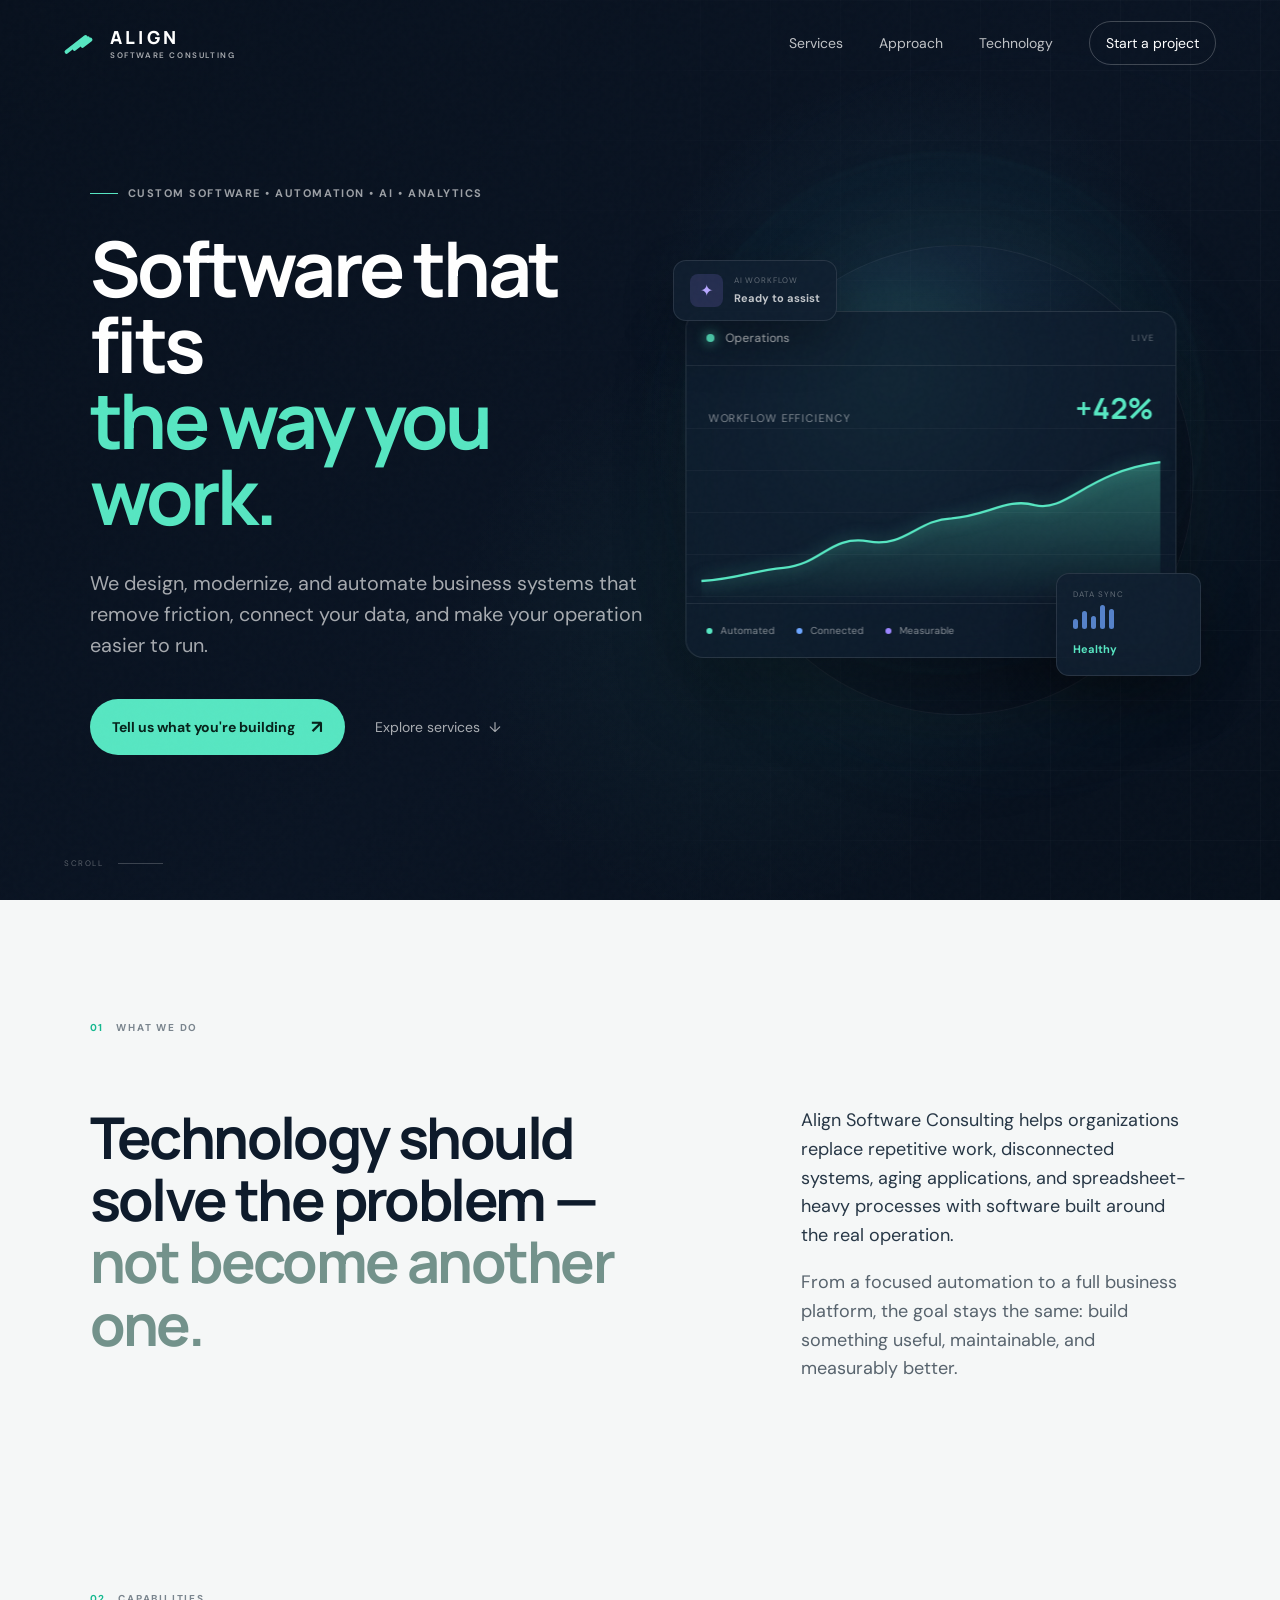
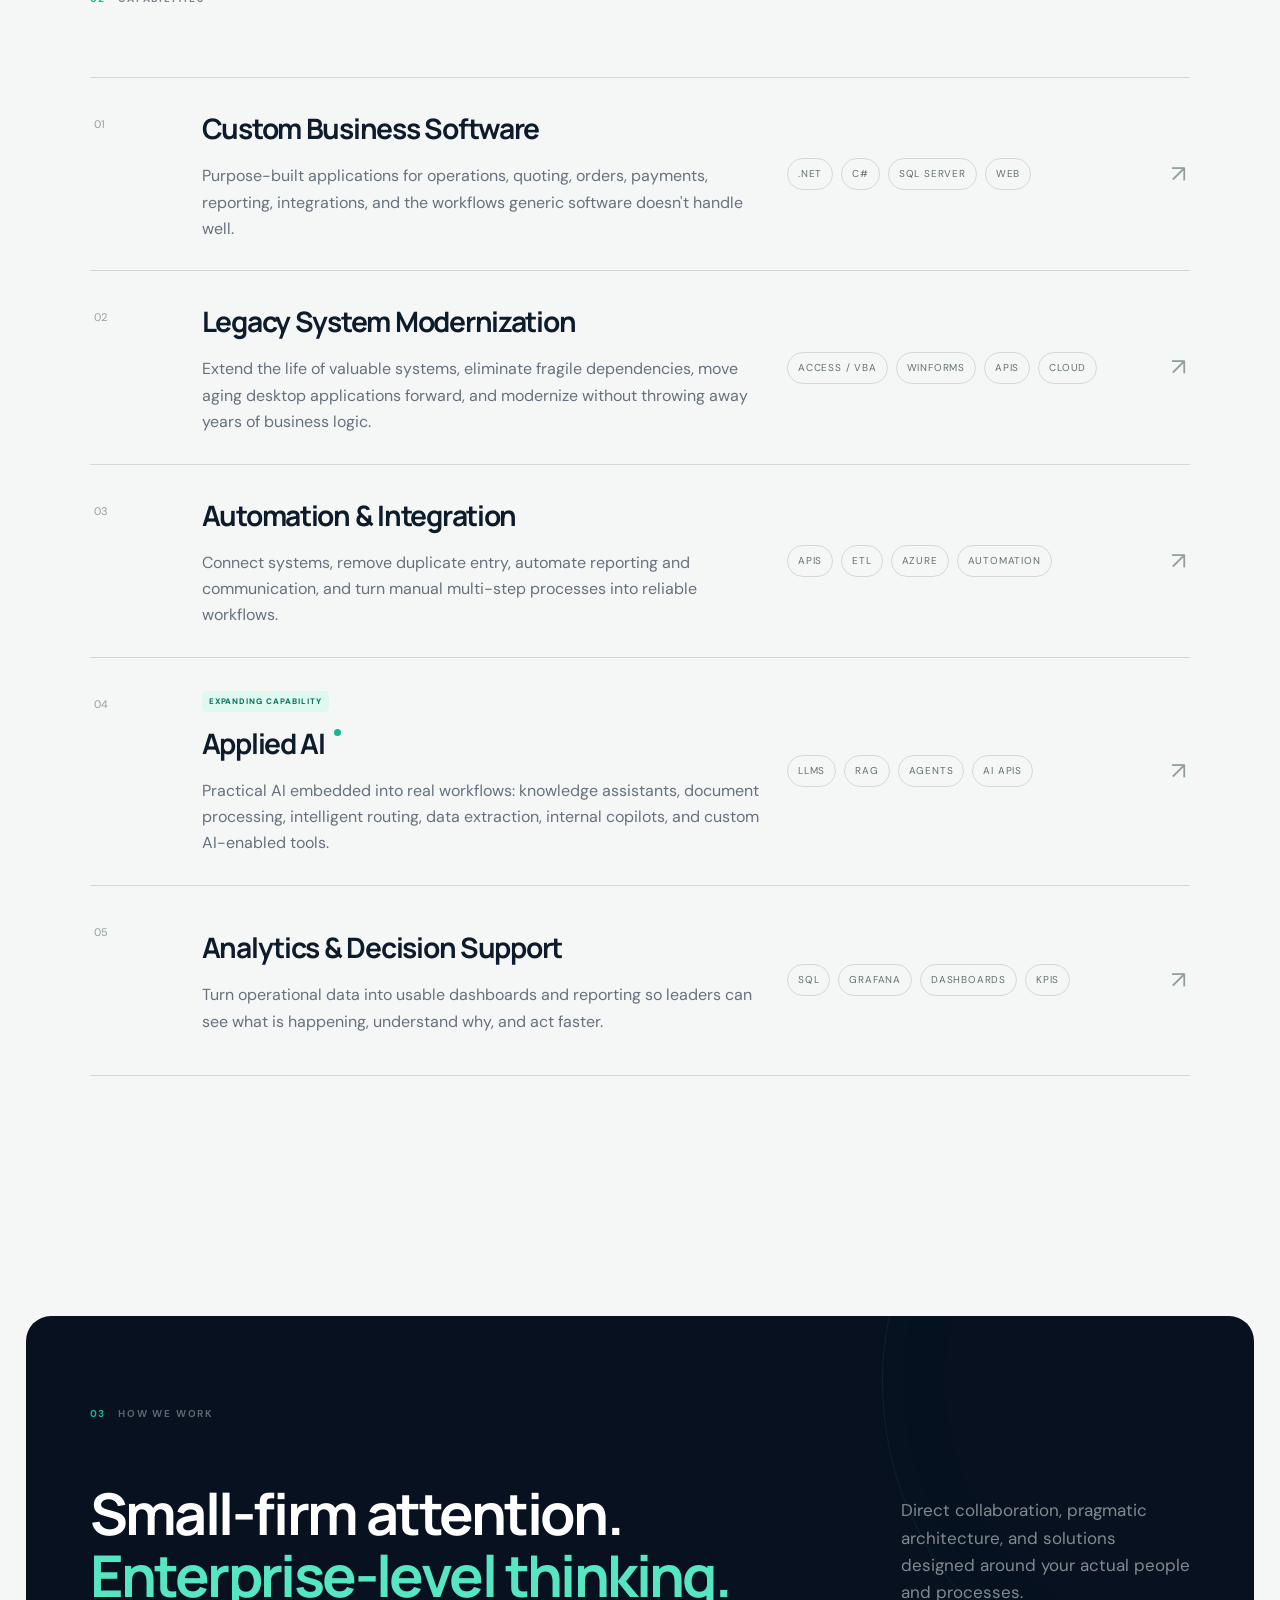
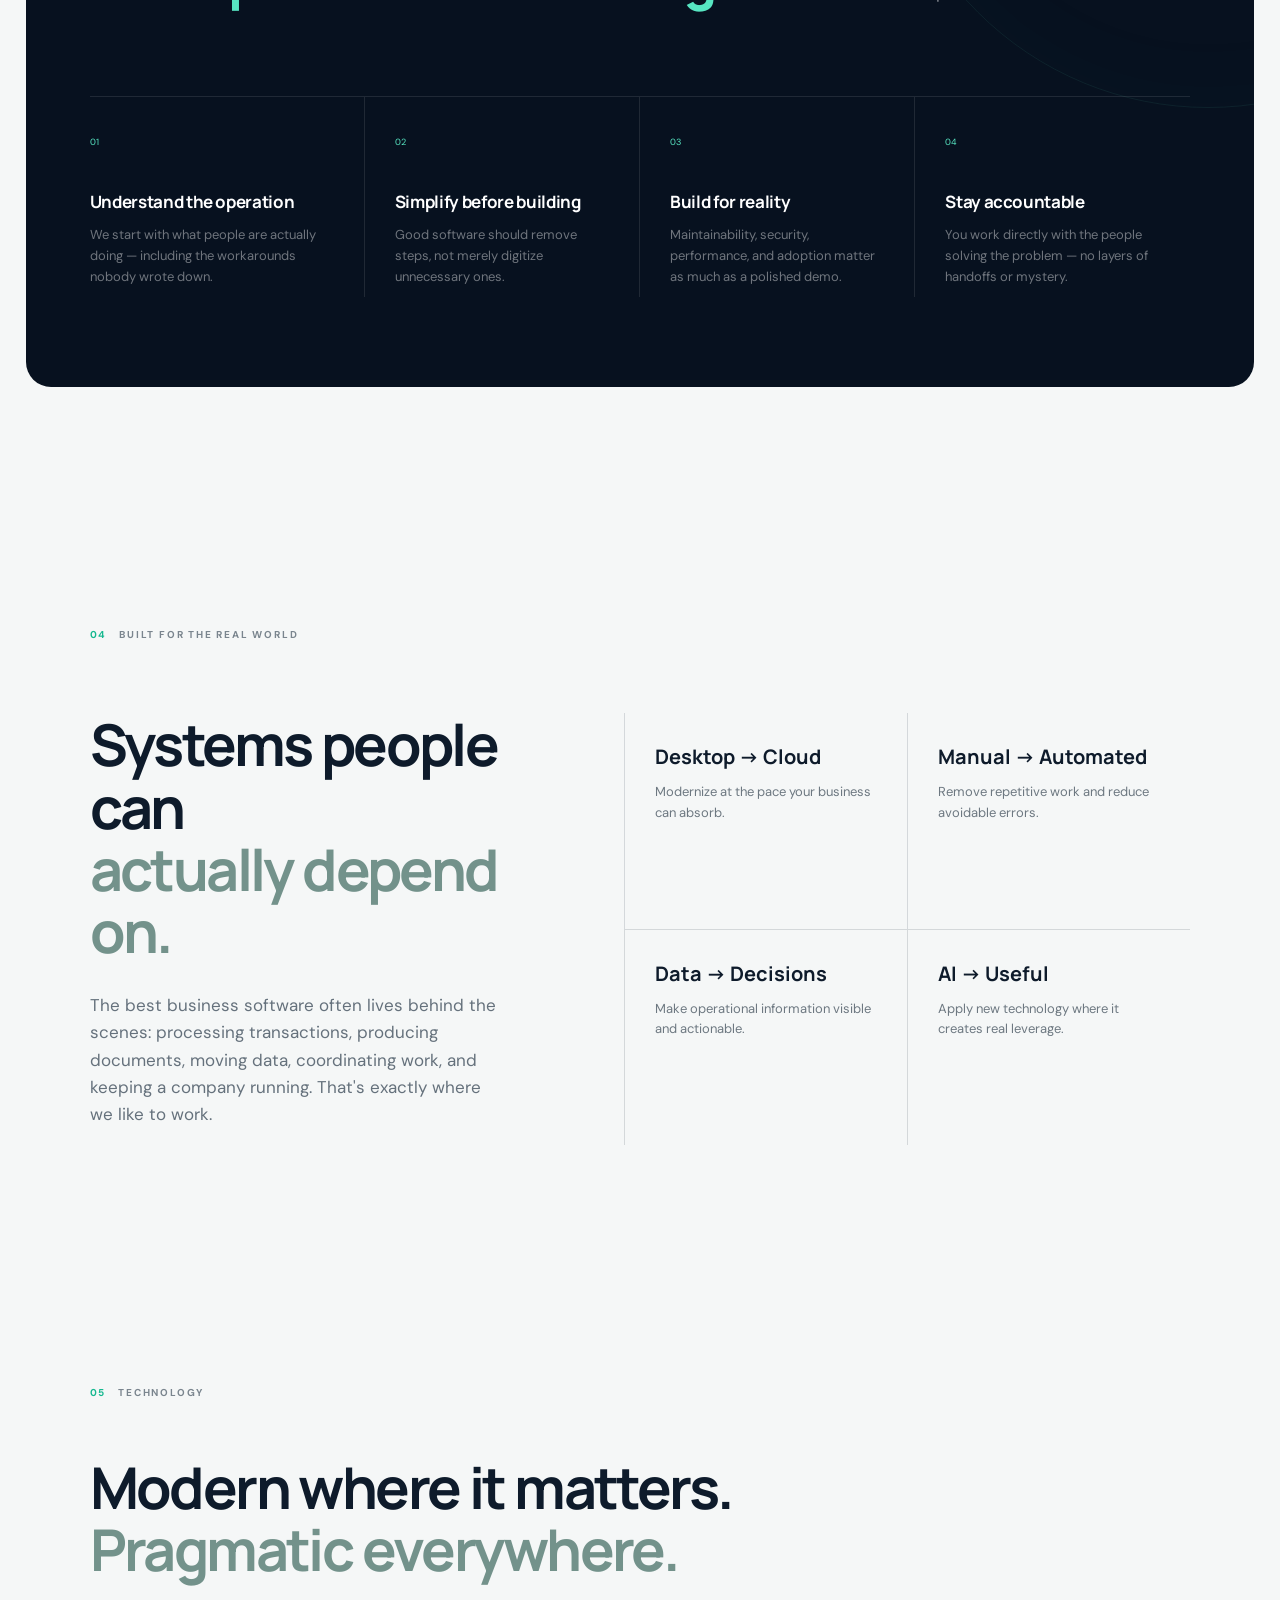
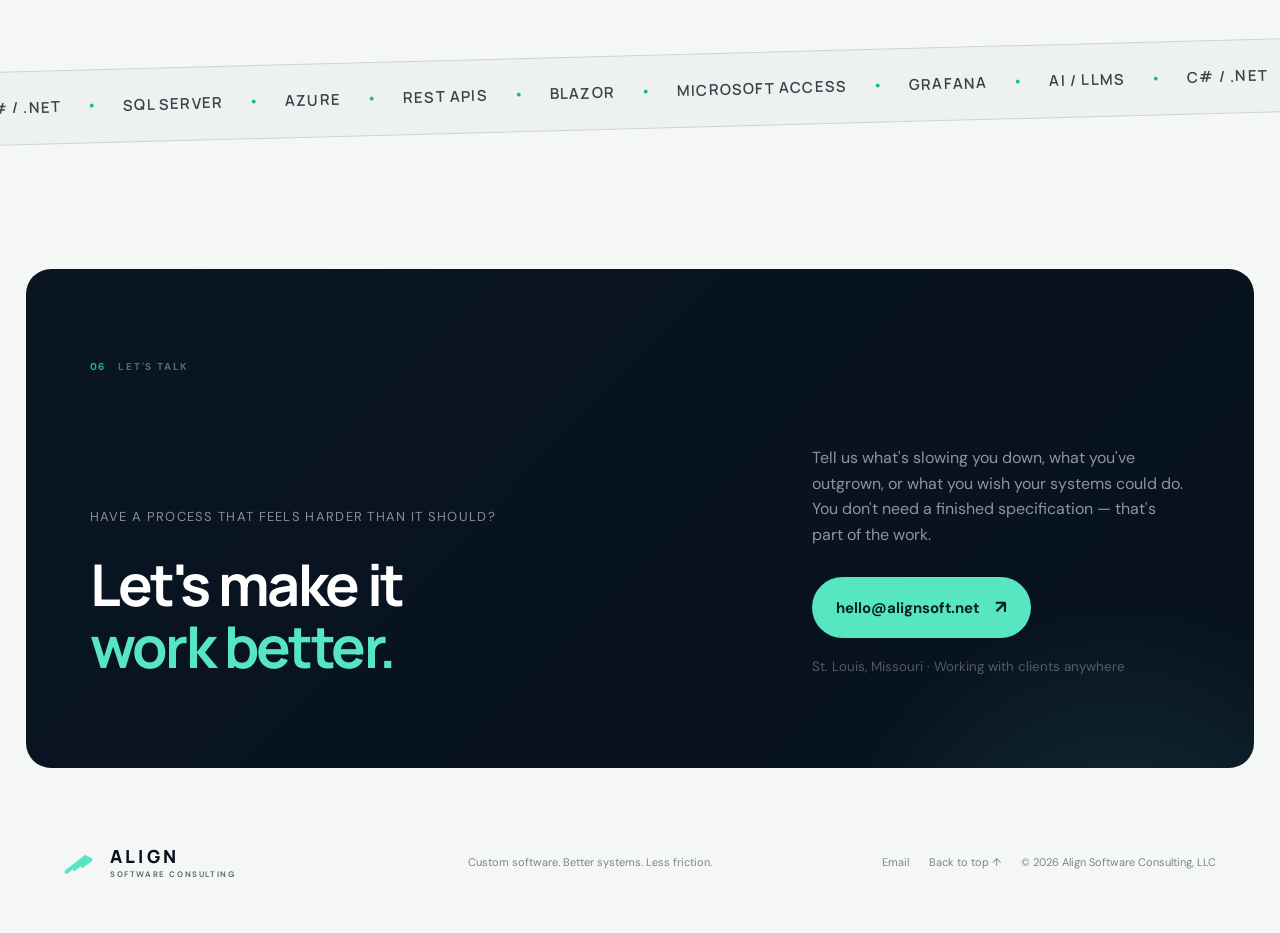
==== index.html @ 2350f04c "Initial AlinSoft website" ====
<!DOCTYPE html>
<html lang="en">
<head>
  <meta charset="UTF-8" />
  <meta name="viewport" content="width=device-width, initial-scale=1.0" />
  <meta name="description" content="Align Software Consulting builds custom business software, modernizes legacy systems, automates workflows, and delivers practical AI and analytics solutions." />
  <meta name="theme-color" content="#07111f" />
  <title>Align Software Consulting | Software that fits the way you work</title>
  <link rel="preconnect" href="https://fonts.googleapis.com">
  <link rel="preconnect" href="https://fonts.gstatic.com" crossorigin>
  <link href="https://fonts.googleapis.com/css2?family=DM+Sans:wght@400;500;600;700&family=Manrope:wght@600;700;800&display=swap" rel="stylesheet">
  <link rel="stylesheet" href="styles.css" />
</head>
<body>
  <div class="noise"></div>

  <header class="site-header">
    <a class="brand" href="#top" aria-label="Align Software Consulting home">
      <span class="brand-mark"><span></span><span></span><span></span></span>
      <span class="brand-copy">
        <strong>ALIGN</strong>
        <small>SOFTWARE CONSULTING</small>
      </span>
    </a>
    <nav id="nav" aria-label="Primary navigation">
      <a href="#services">Services</a>
      <a href="#approach">Approach</a>
      <a href="#technology">Technology</a>
      <a href="#contact" class="nav-cta">Start a project</a>
    </nav>
    <button class="menu-button" aria-label="Toggle menu" aria-expanded="false">
      <span></span><span></span>
    </button>
  </header>

  <main id="top">
    <section class="hero">
      <div class="hero-glow glow-one"></div>
      <div class="hero-glow glow-two"></div>
      <div class="hero-copy reveal">
        <div class="eyebrow"><span></span> Custom software • Automation • AI • Analytics</div>
        <h1>Software that fits<br><em>the way you work.</em></h1>
        <p class="hero-lede">
          We design, modernize, and automate business systems that remove friction,
          connect your data, and make your operation easier to run.
        </p>
        <div class="hero-actions">
          <a href="#contact" class="button primary">Tell us what you're building <span>↗</span></a>
          <a href="#services" class="text-link">Explore services <span>↓</span></a>
        </div>
      </div>

      <div class="hero-visual reveal delay-1" aria-hidden="true">
        <div class="orb"></div>
        <div class="system-card card-main">
          <div class="card-top">
            <div><span class="status-dot"></span> Operations</div>
            <span class="muted">LIVE</span>
          </div>
          <div class="metric">
            <span>Workflow efficiency</span>
            <strong>+42%</strong>
          </div>
          <div class="chart">
            <svg viewBox="0 0 420 150" preserveAspectRatio="none">
              <defs>
                <linearGradient id="area" x1="0" x2="0" y1="0" y2="1">
                  <stop offset="0%" stop-color="#57e6c2" stop-opacity=".35"/>
                  <stop offset="100%" stop-color="#57e6c2" stop-opacity="0"/>
                </linearGradient>
              </defs>
              <path class="area" d="M0,130 C35,128 48,120 75,118 C110,115 118,88 153,94 C186,100 198,74 229,73 C261,71 280,54 305,61 C335,68 352,31 420,22 L420,150 L0,150 Z"/>
              <path class="line" d="M0,130 C35,128 48,120 75,118 C110,115 118,88 153,94 C186,100 198,74 229,73 C261,71 280,54 305,61 C335,68 352,31 420,22"/>
            </svg>
          </div>
          <div class="card-footer">
            <span><i class="mini-dot green"></i> Automated</span>
            <span><i class="mini-dot blue"></i> Connected</span>
            <span><i class="mini-dot violet"></i> Measurable</span>
          </div>
        </div>
        <div class="float-card float-ai">
          <span class="icon-box">✦</span>
          <div><small>AI WORKFLOW</small><strong>Ready to assist</strong></div>
        </div>
        <div class="float-card float-data">
          <small>DATA SYNC</small>
          <div class="data-bars"><i></i><i></i><i></i><i></i><i></i></div>
          <strong>Healthy</strong>
        </div>
      </div>

      <div class="scroll-cue">SCROLL <span></span></div>
    </section>

    <section class="intro section">
      <div class="section-label reveal"><span>01</span> What we do</div>
      <div class="intro-grid">
        <h2 class="reveal">Technology should solve the problem — <em>not become another one.</em></h2>
        <div class="intro-copy reveal delay-1">
          <p>
            Align Software Consulting helps organizations replace repetitive work,
            disconnected systems, aging applications, and spreadsheet-heavy processes
            with software built around the real operation.
          </p>
          <p>
            From a focused automation to a full business platform, the goal stays the same:
            build something useful, maintainable, and measurably better.
          </p>
        </div>
      </div>
    </section>

    <section id="services" class="services section">
      <div class="section-label reveal"><span>02</span> Capabilities</div>
      <div class="service-list">
        <article class="service reveal">
          <div class="service-number">01</div>
          <div class="service-body">
            <h3>Custom Business Software</h3>
            <p>Purpose-built applications for operations, quoting, orders, payments, reporting, integrations, and the workflows generic software doesn't handle well.</p>
          </div>
          <div class="service-tags">
            <span>.NET</span><span>C#</span><span>SQL Server</span><span>Web</span>
          </div>
          <div class="service-arrow">↗</div>
        </article>

        <article class="service reveal">
          <div class="service-number">02</div>
          <div class="service-body">
            <h3>Legacy System Modernization</h3>
            <p>Extend the life of valuable systems, eliminate fragile dependencies, move aging desktop applications forward, and modernize without throwing away years of business logic.</p>
          </div>
          <div class="service-tags">
            <span>Access / VBA</span><span>WinForms</span><span>APIs</span><span>Cloud</span>
          </div>
          <div class="service-arrow">↗</div>
        </article>

        <article class="service reveal">
          <div class="service-number">03</div>
          <div class="service-body">
            <h3>Automation & Integration</h3>
            <p>Connect systems, remove duplicate entry, automate reporting and communication, and turn manual multi-step processes into reliable workflows.</p>
          </div>
          <div class="service-tags">
            <span>APIs</span><span>ETL</span><span>Azure</span><span>Automation</span>
          </div>
          <div class="service-arrow">↗</div>
        </article>

        <article class="service reveal featured-service">
          <div class="service-number">04</div>
          <div class="service-body">
            <div class="new-badge">EXPANDING CAPABILITY</div>
            <h3>Applied AI</h3>
            <p>Practical AI embedded into real workflows: knowledge assistants, document processing, intelligent routing, data extraction, internal copilots, and custom AI-enabled tools.</p>
          </div>
          <div class="service-tags">
            <span>LLMs</span><span>RAG</span><span>Agents</span><span>AI APIs</span>
          </div>
          <div class="service-arrow">↗</div>
        </article>

        <article class="service reveal">
          <div class="service-number">05</div>
          <div class="service-body">
            <h3>Analytics & Decision Support</h3>
            <p>Turn operational data into usable dashboards and reporting so leaders can see what is happening, understand why, and act faster.</p>
          </div>
          <div class="service-tags">
            <span>SQL</span><span>Grafana</span><span>Dashboards</span><span>KPIs</span>
          </div>
          <div class="service-arrow">↗</div>
        </article>
      </div>
    </section>

    <section id="approach" class="approach section">
      <div class="approach-panel">
        <div class="section-label reveal"><span>03</span> How we work</div>
        <div class="approach-head">
          <h2 class="reveal">Small-firm attention.<br><em>Enterprise-level thinking.</em></h2>
          <p class="reveal delay-1">Direct collaboration, pragmatic architecture, and solutions designed around your actual people and processes.</p>
        </div>
        <div class="principles">
          <div class="principle reveal">
            <span>01</span>
            <h4>Understand the operation</h4>
            <p>We start with what people are actually doing — including the workarounds nobody wrote down.</p>
          </div>
          <div class="principle reveal delay-1">
            <span>02</span>
            <h4>Simplify before building</h4>
            <p>Good software should remove steps, not merely digitize unnecessary ones.</p>
          </div>
          <div class="principle reveal delay-2">
            <span>03</span>
            <h4>Build for reality</h4>
            <p>Maintainability, security, performance, and adoption matter as much as a polished demo.</p>
          </div>
          <div class="principle reveal delay-3">
            <span>04</span>
            <h4>Stay accountable</h4>
            <p>You work directly with the people solving the problem — no layers of handoffs or mystery.</p>
          </div>
        </div>
      </div>
    </section>

    <section class="proof section">
      <div class="section-label reveal"><span>04</span> Built for the real world</div>
      <div class="proof-grid">
        <div class="proof-copy reveal">
          <h2>Systems people can<br><em>actually depend on.</em></h2>
          <p>
            The best business software often lives behind the scenes: processing transactions,
            producing documents, moving data, coordinating work, and keeping a company running.
            That's exactly where we like to work.
          </p>
        </div>
        <div class="proof-stats reveal delay-1">
          <div class="stat-card">
            <strong>Desktop → Cloud</strong>
            <span>Modernize at the pace your business can absorb.</span>
          </div>
          <div class="stat-card">
            <strong>Manual → Automated</strong>
            <span>Remove repetitive work and reduce avoidable errors.</span>
          </div>
          <div class="stat-card">
            <strong>Data → Decisions</strong>
            <span>Make operational information visible and actionable.</span>
          </div>
          <div class="stat-card">
            <strong>AI → Useful</strong>
            <span>Apply new technology where it creates real leverage.</span>
          </div>
        </div>
      </div>
    </section>

    <section id="technology" class="technology section">
      <div class="section-label reveal"><span>05</span> Technology</div>
      <h2 class="reveal">Modern where it matters.<br><em>Pragmatic everywhere.</em></h2>
      <div class="tech-marquee">
        <div class="marquee-track">
          <span>C# / .NET</span><i>•</i><span>SQL Server</span><i>•</i><span>Azure</span><i>•</i><span>REST APIs</span><i>•</i><span>Blazor</span><i>•</i><span>Microsoft Access</span><i>•</i><span>Grafana</span><i>•</i><span>AI / LLMs</span><i>•</i>
          <span>C# / .NET</span><i>•</i><span>SQL Server</span><i>•</i><span>Azure</span><i>•</i><span>REST APIs</span><i>•</i><span>Blazor</span><i>•</i><span>Microsoft Access</span><i>•</i><span>Grafana</span><i>•</i><span>AI / LLMs</span><i>•</i>
        </div>
      </div>
    </section>

    <section id="contact" class="contact section">
      <div class="contact-glow"></div>
      <div class="section-label reveal"><span>06</span> Let's talk</div>
      <div class="contact-inner">
        <div class="reveal">
          <p class="contact-kicker">Have a process that feels harder than it should?</p>
          <h2>Let's make it<br><em>work better.</em></h2>
        </div>
        <div class="contact-side reveal delay-1">
          <p>
            Tell us what's slowing you down, what you've outgrown, or what you wish your systems could do.
            You don't need a finished specification — that's part of the work.
          </p>
          <a class="button primary large" href="mailto:hello@alignsoft.net">hello@alignsoft.net <span>↗</span></a>
          <small>St. Louis, Missouri · Working with clients anywhere</small>
        </div>
      </div>
    </section>
  </main>

  <footer>
    <a class="brand footer-brand" href="#top">
      <span class="brand-mark"><span></span><span></span><span></span></span>
      <span class="brand-copy"><strong>ALIGN</strong><small>SOFTWARE CONSULTING</small></span>
    </a>
    <p>Custom software. Better systems. Less friction.</p>
    <div class="footer-right">
      <a href="mailto:hello@alignsoft.net">Email</a>
      <a href="#top">Back to top ↑</a>
      <span>© <span id="year"></span> Align Software Consulting, LLC</span>
    </div>
  </footer>

  <script src="script.js"></script>
</body>
</html>
---- styles.css ----
/* Align Software Consulting
   Modern static marketing site
*/

:root {
  --ink: #07111f;
  --ink-2: #0b1728;
  --paper: #f5f7f7;
  --paper-2: #e9eeee;
  --text: #0e1b2b;
  --muted: #66717d;
  --line: rgba(13, 31, 48, .14);
  --mint: #57e6c2;
  --mint-dark: #15b88f;
  --blue: #6da6ff;
  --violet: #9c86ff;
  --white: #fff;
}

* { box-sizing: border-box; }
html { scroll-behavior: smooth; }
body {
  margin: 0;
  background: var(--paper);
  color: var(--text);
  font-family: "DM Sans", sans-serif;
  font-size: 16px;
  line-height: 1.6;
  overflow-x: hidden;
}
a { color: inherit; text-decoration: none; }
button { font: inherit; }
.noise {
  position: fixed; inset: 0; pointer-events: none; z-index: 100;
  opacity: .025;
  background-image: url("data:image/svg+xml,%3Csvg viewBox='0 0 180 180' xmlns='http://www.w3.org/2000/svg'%3E%3Cfilter id='n'%3E%3CfeTurbulence type='fractalNoise' baseFrequency='.95' numOctaves='4' stitchTiles='stitch'/%3E%3C/filter%3E%3Crect width='100%25' height='100%25' filter='url(%23n)' opacity='.7'/%3E%3C/svg%3E");
}
.site-header {
  height: 86px;
  position: absolute;
  inset: 0 0 auto 0;
  z-index: 20;
  display: flex;
  align-items: center;
  justify-content: space-between;
  padding: 0 clamp(24px, 5vw, 78px);
  color: white;
}
.brand { display: inline-flex; gap: 12px; align-items: center; }
.brand-mark { width: 34px; height: 34px; position: relative; display: inline-block; }
.brand-mark span { position: absolute; height: 4px; background: var(--mint); border-radius: 6px; transform: rotate(-38deg); transform-origin: left center; }
.brand-mark span:nth-child(1) { width: 28px; left: 1px; top: 25px; }
.brand-mark span:nth-child(2) { width: 21px; left: 9px; top: 22px; }
.brand-mark span:nth-child(3) { width: 14px; left: 17px; top: 19px; }
.brand-copy { display: flex; flex-direction: column; line-height: 1; }
.brand-copy strong { font: 800 18px/1 "Manrope"; letter-spacing: .18em; }
.brand-copy small { margin-top: 5px; font: 600 8px/1 "DM Sans"; letter-spacing: .20em; opacity: .65; }

nav { display: flex; align-items: center; gap: 36px; font-size: 14px; color: rgba(255,255,255,.74); }
nav a { transition: .25s ease; }
nav a:hover { color: #fff; }
.nav-cta { border: 1px solid rgba(255,255,255,.22); padding: 10px 16px; border-radius: 99px; color: #fff; }
.nav-cta:hover { border-color: var(--mint); }
.menu-button { display: none; background: none; border: 0; width: 38px; height: 38px; position: relative; }
.menu-button span { position: absolute; width: 22px; height: 1px; background: #fff; left: 8px; transition: .25s; }
.menu-button span:first-child { top: 14px; }
.menu-button span:last-child { top: 22px; }

.hero {
  min-height: 760px; height: 100vh; max-height: 980px;
  background:
    radial-gradient(circle at 72% 40%, rgba(54, 140, 170, .17), transparent 27%),
    radial-gradient(circle at 58% 70%, rgba(74, 230, 194, .05), transparent 30%),
    linear-gradient(135deg, #08111e 0%, #0a1423 54%, #07101c 100%);
  color: white;
  position: relative;
  display: grid;
  grid-template-columns: minmax(0, 1.02fr) minmax(460px, .98fr);
  align-items: center;
  padding: 100px clamp(24px, 7vw, 110px) 60px;
  overflow: hidden;
}
.hero:before {
  content:""; position:absolute; inset:0;
  background-image: linear-gradient(rgba(255,255,255,.023) 1px, transparent 1px), linear-gradient(90deg, rgba(255,255,255,.023) 1px, transparent 1px);
  background-size: 70px 70px;
  mask-image: linear-gradient(90deg, transparent 20%, black);
}
.hero-glow { position: absolute; border-radius: 50%; filter: blur(2px); }
.glow-one { width: 520px; height: 520px; right: 6%; top: 17%; border: 1px solid rgba(87,230,194,.09); box-shadow: inset 0 0 100px rgba(87,230,194,.025); }
.glow-two { width: 740px; height: 740px; right: -9%; top: 6%; border: 1px solid rgba(109,166,255,.06); }
.hero-copy { position: relative; z-index: 3; max-width: 720px; }
.eyebrow { color: rgba(255,255,255,.6); text-transform: uppercase; font-size: 11px; font-weight: 700; letter-spacing: .14em; display:flex; align-items:center; gap:10px; margin-bottom: 28px; }
.eyebrow span { width: 28px; height: 1px; background: var(--mint); }
h1, h2, h3, h4 { font-family: "Manrope", sans-serif; margin: 0; letter-spacing: -.045em; }
h1 { font-size: clamp(54px, 6vw, 96px); line-height: .99; font-weight: 700; max-width: 900px; }
h1 em, h2 em { color: var(--mint); font-style: normal; }
.hero-lede { max-width: 620px; font-size: clamp(18px, 1.55vw, 23px); line-height: 1.55; color: rgba(255,255,255,.64); margin: 34px 0 38px; }
.hero-actions { display: flex; align-items:center; gap:30px; }
.button {
  display:inline-flex; align-items:center; justify-content:center; gap:16px;
  border-radius: 99px; padding: 14px 22px; font-weight: 700; font-size:14px; transition: .25s ease;
}
.button.primary { background: var(--mint); color: #06221b; }
.button.primary:hover { transform: translateY(-2px); box-shadow: 0 12px 34px rgba(87,230,194,.18); background:#6bf0ce; }
.button span { font-size:18px; }
.text-link { color: rgba(255,255,255,.65); font-size:14px; display:flex; gap:9px; align-items:center; }
.text-link:hover { color:white; }

.hero-visual { position: relative; z-index: 3; height: 570px; }
.orb {
  width: 470px; height: 470px; border-radius: 50%; position:absolute; top:60px; left:50%; transform:translateX(-42%);
  background: radial-gradient(circle at 35% 30%, rgba(87,230,194,.16), rgba(64,105,154,.08) 32%, rgba(6,16,29,.1) 67%);
  border:1px solid rgba(255,255,255,.05);
  box-shadow: 0 0 130px rgba(63,149,151,.1);
}
.system-card {
  position:absolute; width:min(530px, 91%); left:50%; top:126px; transform:translateX(-48%);
  background: rgba(15, 29, 46, .77); border:1px solid rgba(255,255,255,.11); border-radius:18px;
  box-shadow: 0 35px 70px rgba(0,0,0,.32); backdrop-filter: blur(16px); overflow:hidden;
}
.card-top { height:54px; border-bottom:1px solid rgba(255,255,255,.08); display:flex; align-items:center; justify-content:space-between; padding:0 20px; color:rgba(255,255,255,.72); font-size:12px; }
.status-dot { display:inline-block; width:8px; height:8px; border-radius:50%; background:var(--mint); box-shadow:0 0 12px var(--mint); margin-right:8px; }
.muted { font-size:9px; letter-spacing:.16em; color:rgba(255,255,255,.35); }
.metric { padding:22px 22px 0; display:flex; align-items:flex-end; justify-content:space-between; }
.metric span { color:rgba(255,255,255,.48); font-size:11px; text-transform:uppercase; letter-spacing:.08em; }
.metric strong { font:700 29px "Manrope"; color:var(--mint); }
.chart { height:175px; padding:10px 15px 0; background-image:linear-gradient(rgba(255,255,255,.035) 1px,transparent 1px); background-size:100% 42px; }
.chart svg { width:100%; height:100%; overflow:visible; }
.chart .area { fill:url(#area); }
.chart .line { fill:none; stroke:var(--mint); stroke-width:2.3; vector-effect:non-scaling-stroke; filter:drop-shadow(0 0 7px rgba(87,230,194,.55)); }
.card-footer { height:54px; border-top:1px solid rgba(255,255,255,.08); padding:0 20px; display:flex; align-items:center; gap:22px; font-size:10px; color:rgba(255,255,255,.5); }
.mini-dot { width:6px;height:6px;border-radius:50%;display:inline-block;margin-right:5px;}.green{background:var(--mint)}.blue{background:var(--blue)}.violet{background:var(--violet)}
.float-card { position:absolute; background:rgba(16,31,48,.88); border:1px solid rgba(255,255,255,.1); box-shadow:0 20px 50px rgba(0,0,0,.3); backdrop-filter:blur(15px); border-radius:13px; }
.float-ai { left:4%; top:75px; padding:13px 16px; display:flex; align-items:center; gap:11px; }
.icon-box { width:33px;height:33px;border-radius:8px;background:rgba(156,134,255,.16);color:#b8a8ff;display:grid;place-items:center; }
.float-ai small, .float-data small { display:block;color:rgba(255,255,255,.34);font-size:8px;letter-spacing:.12em;margin-bottom:3px; }
.float-ai strong { display:block;color:rgba(255,255,255,.75);font-size:11px;letter-spacing:0; }
.float-data { right:-2%; bottom:79px; padding:14px 16px; width:145px; }
.float-data strong { color:var(--mint);font-size:11px; }
.data-bars { display:flex;gap:4px;align-items:end;height:25px;margin:4px 0 6px; }
.data-bars i { width:5px;border-radius:4px;background:var(--blue); opacity:.75; }
.data-bars i:nth-child(1){height:10px}.data-bars i:nth-child(2){height:18px}.data-bars i:nth-child(3){height:13px}.data-bars i:nth-child(4){height:24px}.data-bars i:nth-child(5){height:20px}
.scroll-cue { position:absolute; left:clamp(24px,5vw,78px); bottom:30px; font-size:8px; letter-spacing:.2em; color:rgba(255,255,255,.32); display:flex; align-items:center; gap:14px; }
.scroll-cue span { width:45px;height:1px;background:rgba(255,255,255,.2); }

.section { padding: 120px clamp(24px, 7vw, 110px); }
.section-label { text-transform:uppercase; font-size:10px; font-weight:700; letter-spacing:.18em; color:#7a858e; display:flex; gap:12px; align-items:center; margin-bottom:70px; }
.section-label span { color:var(--mint-dark); }
.intro-grid { display:grid; grid-template-columns:1.2fr .8fr; gap:10vw; align-items:start; }
.intro h2, .technology h2, .proof h2, .approach h2, .contact h2 { font-size:clamp(40px, 4.5vw, 68px); line-height:1.08; font-weight:700; }
.intro h2 em, .proof h2 em, .technology h2 em { color:#73928b; }
.intro-copy { color:#57636d; font-size:18px; max-width:570px; }
.intro-copy p:first-child { margin-top:0; color:#273746; }

.services { padding-top:70px; }
.service-list { border-top:1px solid var(--line); }
.service { display:grid; grid-template-columns:80px minmax(0,1.1fr) minmax(260px,.65fr) 42px; gap:28px; align-items:center; min-height:190px; border-bottom:1px solid var(--line); position:relative; transition:.3s ease; padding:28px 4px; }
.service:before { content:"";position:absolute;inset:0;background:#fff;transform:scaleY(0);transform-origin:bottom;transition:.3s ease;z-index:-1; }
.service:hover:before { transform:scaleY(1); }
.service:hover { padding-left:20px; padding-right:20px; }
.service-number { color:#91a09f;font-size:11px;align-self:start;margin-top:10px; }
.service h3 { font-size:clamp(25px,2.2vw,34px);margin-bottom:12px; }
.service p { color:#66717d;max-width:650px;margin:0;line-height:1.65; }
.service-tags { display:flex;flex-wrap:wrap;gap:8px; }
.service-tags span { font-size:10px;text-transform:uppercase;letter-spacing:.08em;padding:7px 10px;border:1px solid var(--line);border-radius:99px;color:#62706f;white-space:nowrap; }
.service-arrow { font-size:24px;color:#91a09f;text-align:right; }
.featured-service h3:after { content:"";display:inline-block;width:7px;height:7px;border-radius:50%;background:var(--mint-dark);vertical-align:top;margin:8px 0 0 9px; }
.new-badge { display:inline-block;background:#dff8f0;color:#08755b;border-radius:5px;padding:4px 7px;font-size:8px;letter-spacing:.12em;font-weight:800;margin-bottom:9px; }

.approach { background:var(--paper); padding-left:clamp(12px,2vw,30px);padding-right:clamp(12px,2vw,30px); }
.approach-panel { background:var(--ink);color:white;border-radius:25px;padding:90px clamp(24px,5vw,80px);position:relative;overflow:hidden; }
.approach-panel:after { content:"";position:absolute;width:650px;height:650px;border-radius:50%;right:-280px;top:-260px;border:1px solid rgba(87,230,194,.08);box-shadow:inset 0 0 120px rgba(87,230,194,.025); }
.approach .section-label { color:rgba(255,255,255,.35);margin-bottom:60px; }
.approach-head { display:grid;grid-template-columns:1.25fr .55fr;gap:12vw;align-items:end;margin-bottom:90px; }
.approach-head p { color:rgba(255,255,255,.5);font-size:17px;margin:0; }
.principles { display:grid;grid-template-columns:repeat(4,1fr);border-top:1px solid rgba(255,255,255,.1); }
.principle { padding:30px 30px 10px 0;border-right:1px solid rgba(255,255,255,.1);min-height:200px; }
.principle:not(:first-child){padding-left:30px}.principle:last-child{border-right:0}
.principle>span { color:var(--mint);font-size:9px; }
.principle h4 { font-size:17px;letter-spacing:-.02em;margin:35px 0 10px; }
.principle p { color:rgba(255,255,255,.42);font-size:13px;line-height:1.6;margin:0; }

.proof-grid { display:grid;grid-template-columns:.85fr 1.15fr;gap:9vw; }
.proof-copy p { max-width:520px;color:#65717c;font-size:17px;margin-top:30px; }
.proof-stats { display:grid;grid-template-columns:1fr 1fr; }
.stat-card { min-height:175px;border-left:1px solid var(--line);border-top:1px solid var(--line);padding:30px; }
.stat-card:nth-child(-n+2){border-top:0}.stat-card strong{display:block;font:700 20px "Manrope";margin-bottom:12px}.stat-card span{font-size:13px;color:#6d7881;line-height:1.55;display:block;max-width:260px}

.technology { overflow:hidden;padding-bottom:140px; }
.technology .section-label { margin-bottom:55px; }
.technology h2 { margin-bottom:75px; }
.tech-marquee { width:calc(100% + 220px);margin-left:-110px;border-top:1px solid var(--line);border-bottom:1px solid var(--line);overflow:hidden;transform:rotate(-1.5deg);background:#edf1f0; }
.marquee-track { width:max-content;display:flex;gap:28px;align-items:center;padding:23px 0;animation:marquee 30s linear infinite; }
.marquee-track span { font:600 15px "Manrope";text-transform:uppercase;letter-spacing:.08em;color:#344449; }
.marquee-track i { color:var(--mint-dark);font-style:normal; }
@keyframes marquee { to { transform:translateX(-50%); } }

.contact { margin:0 clamp(12px,2vw,30px) 25px;background:linear-gradient(135deg,#0a1524,#07111e);border-radius:25px;color:white;position:relative;overflow:hidden;padding:90px clamp(24px,5vw,80px); }
.contact-glow { position:absolute;width:700px;height:700px;border-radius:50%;right:-220px;bottom:-480px;background:radial-gradient(circle,rgba(87,230,194,.15),transparent 62%); }
.contact .section-label{color:rgba(255,255,255,.35)}
.contact-inner { display:grid;grid-template-columns:1.2fr .8fr;gap:12vw;align-items:end;position:relative;z-index:2; }
.contact-kicker { color:rgba(255,255,255,.52);font-size:13px;text-transform:uppercase;letter-spacing:.1em;margin-bottom:25px; }
.contact-side p { color:rgba(255,255,255,.55);font-size:16px;margin:0 0 30px;max-width:500px; }
.button.large { padding:16px 24px;font-size:15px;margin-bottom:18px; }
.contact-side small { display:block;color:rgba(255,255,255,.3); }

footer { min-height:140px;display:grid;grid-template-columns:1fr 1fr 1.3fr;align-items:center;padding:30px clamp(24px,5vw,78px);font-size:11px;color:#79848c;gap:30px; }
.footer-brand { color:var(--ink); }
footer p { text-align:center; }
.footer-right { display:flex;justify-content:flex-end;gap:20px;align-items:center; }
.footer-right a:hover { color:var(--mint-dark); }

.reveal { opacity:0;transform:translateY(24px);transition:opacity .7s ease, transform .7s ease; }
.reveal.visible { opacity:1;transform:none; }
.delay-1 { transition-delay:.12s }.delay-2{transition-delay:.22s}.delay-3{transition-delay:.32s}

@media(max-width: 1000px) {
  .hero { grid-template-columns:1fr; height:auto;max-height:none;padding-top:170px; }
  .hero-visual{height:520px;margin-top:40px;max-width:680px;width:100%;justify-self:center}
  .intro-grid,.approach-head,.proof-grid,.contact-inner{grid-template-columns:1fr;gap:50px}
  .service{grid-template-columns:55px 1fr 35px}.service-tags{grid-column:2/3}.service-arrow{grid-column:3;grid-row:1/3}
  .principles{grid-template-columns:1fr 1fr}.principle:nth-child(2){border-right:0}.principle:nth-child(n+3){border-top:1px solid rgba(255,255,255,.1)}
  footer{grid-template-columns:1fr;justify-items:center;text-align:center}.footer-right{justify-content:center;flex-wrap:wrap}
}
@media(max-width: 720px) {
  .site-header{height:72px}
  nav { position:absolute;top:72px;left:16px;right:16px;background:#0c1828;border:1px solid rgba(255,255,255,.1);border-radius:14px;padding:20px;flex-direction:column;gap:15px;align-items:stretch;opacity:0;pointer-events:none;transform:translateY(-8px);transition:.2s;box-shadow:0 20px 50px rgba(0,0,0,.3) }
  nav.open{opacity:1;pointer-events:auto;transform:none}
  .menu-button{display:block}
  .menu-button.open span:first-child{transform:translateY(4px) rotate(45deg)}
  .menu-button.open span:last-child{transform:translateY(-4px) rotate(-45deg)}
  .hero{padding:135px 24px 45px;min-height:auto}
  h1{font-size:clamp(48px,14vw,70px)}
  .hero-actions{align-items:flex-start;flex-direction:column;gap:20px}
  .hero-visual{height:400px;margin-top:30px}
  .orb{width:360px;height:360px;top:15px}
  .system-card{top:75px;width:96%}
  .float-ai{left:-3%;top:25px}.float-data{right:-4%;bottom:14px}
  .scroll-cue{display:none}
  .section{padding:85px 24px}
  .section-label{margin-bottom:45px}
  .service{grid-template-columns:36px 1fr 25px;gap:12px;min-height:0;padding:28px 0}
  .service:hover{padding-left:7px;padding-right:7px}
  .service p{font-size:14px}
  .service-tags{gap:6px}.service-tags span{font-size:8px}
  .approach{padding:10px}
  .approach-panel{padding:70px 22px;border-radius:19px}
  .principles{grid-template-columns:1fr}
  .principle,.principle:not(:first-child){padding:26px 0;border-right:0;border-top:1px solid rgba(255,255,255,.1)}
  .principle:first-child{border-top:0}
  .principle h4{margin:20px 0 8px}
  .proof-stats{grid-template-columns:1fr}
  .stat-card,.stat-card:nth-child(-n+2){border-top:1px solid var(--line);border-left:0;padding-left:0}
  .technology{padding-bottom:100px}
  .contact{margin:0 10px 10px;padding:70px 24px;border-radius:19px}
  footer{padding:50px 24px}
  .footer-right{flex-direction:column;gap:8px}
}
@media(prefers-reduced-motion: reduce) {
  html{scroll-behavior:auto}.reveal{opacity:1;transform:none;transition:none}.marquee-track{animation:none}
}
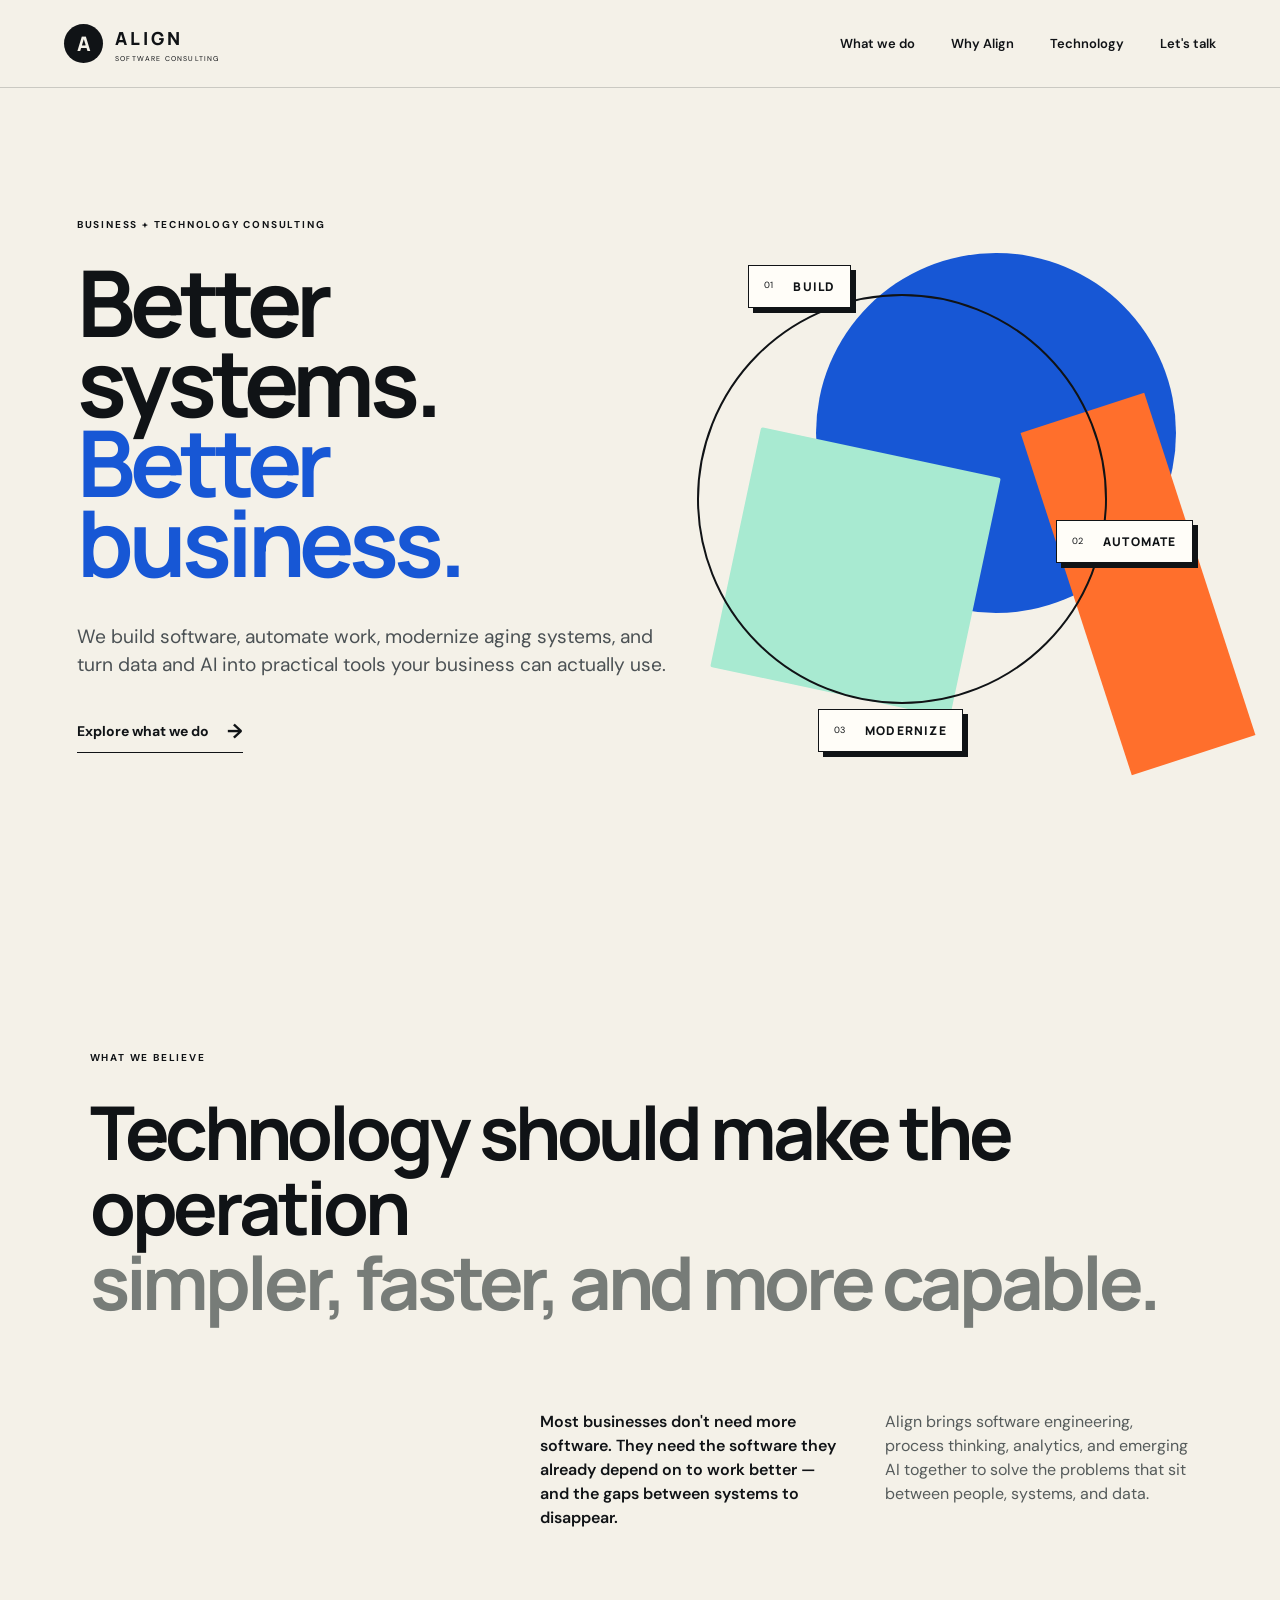
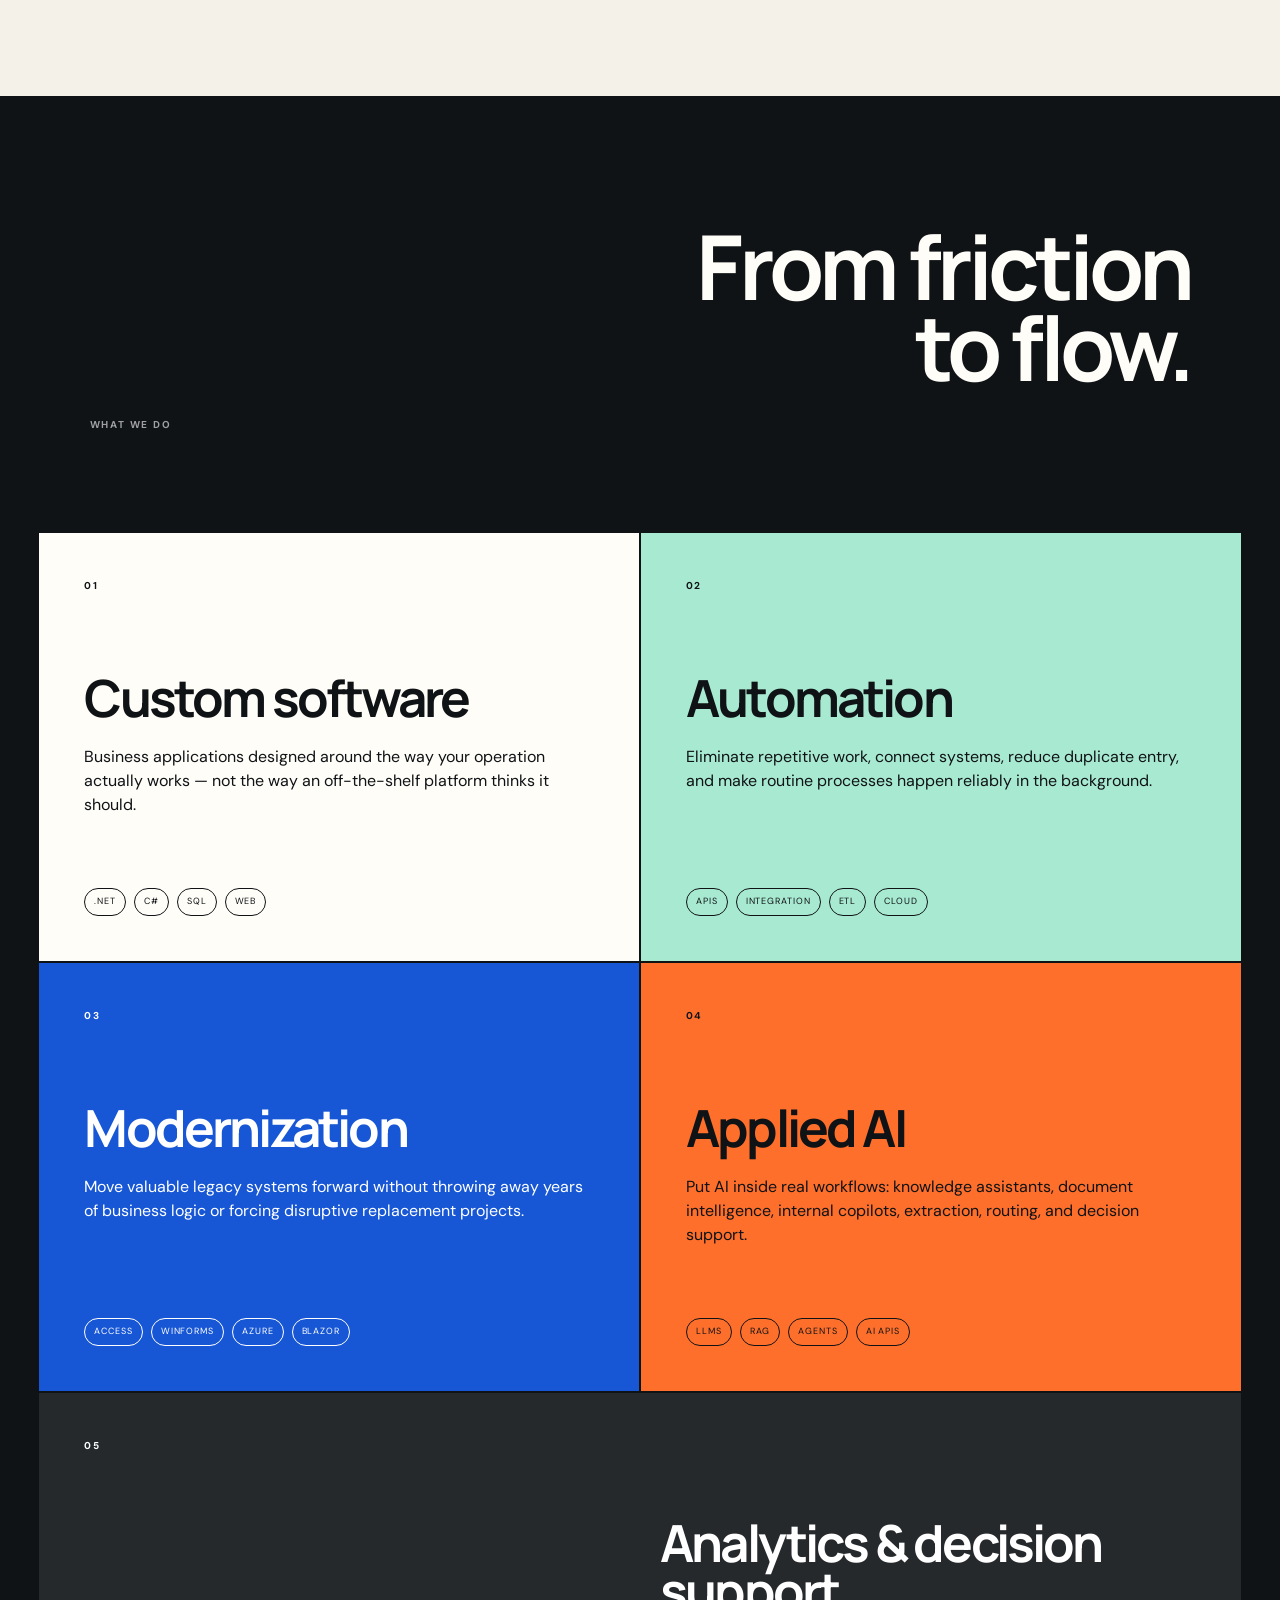
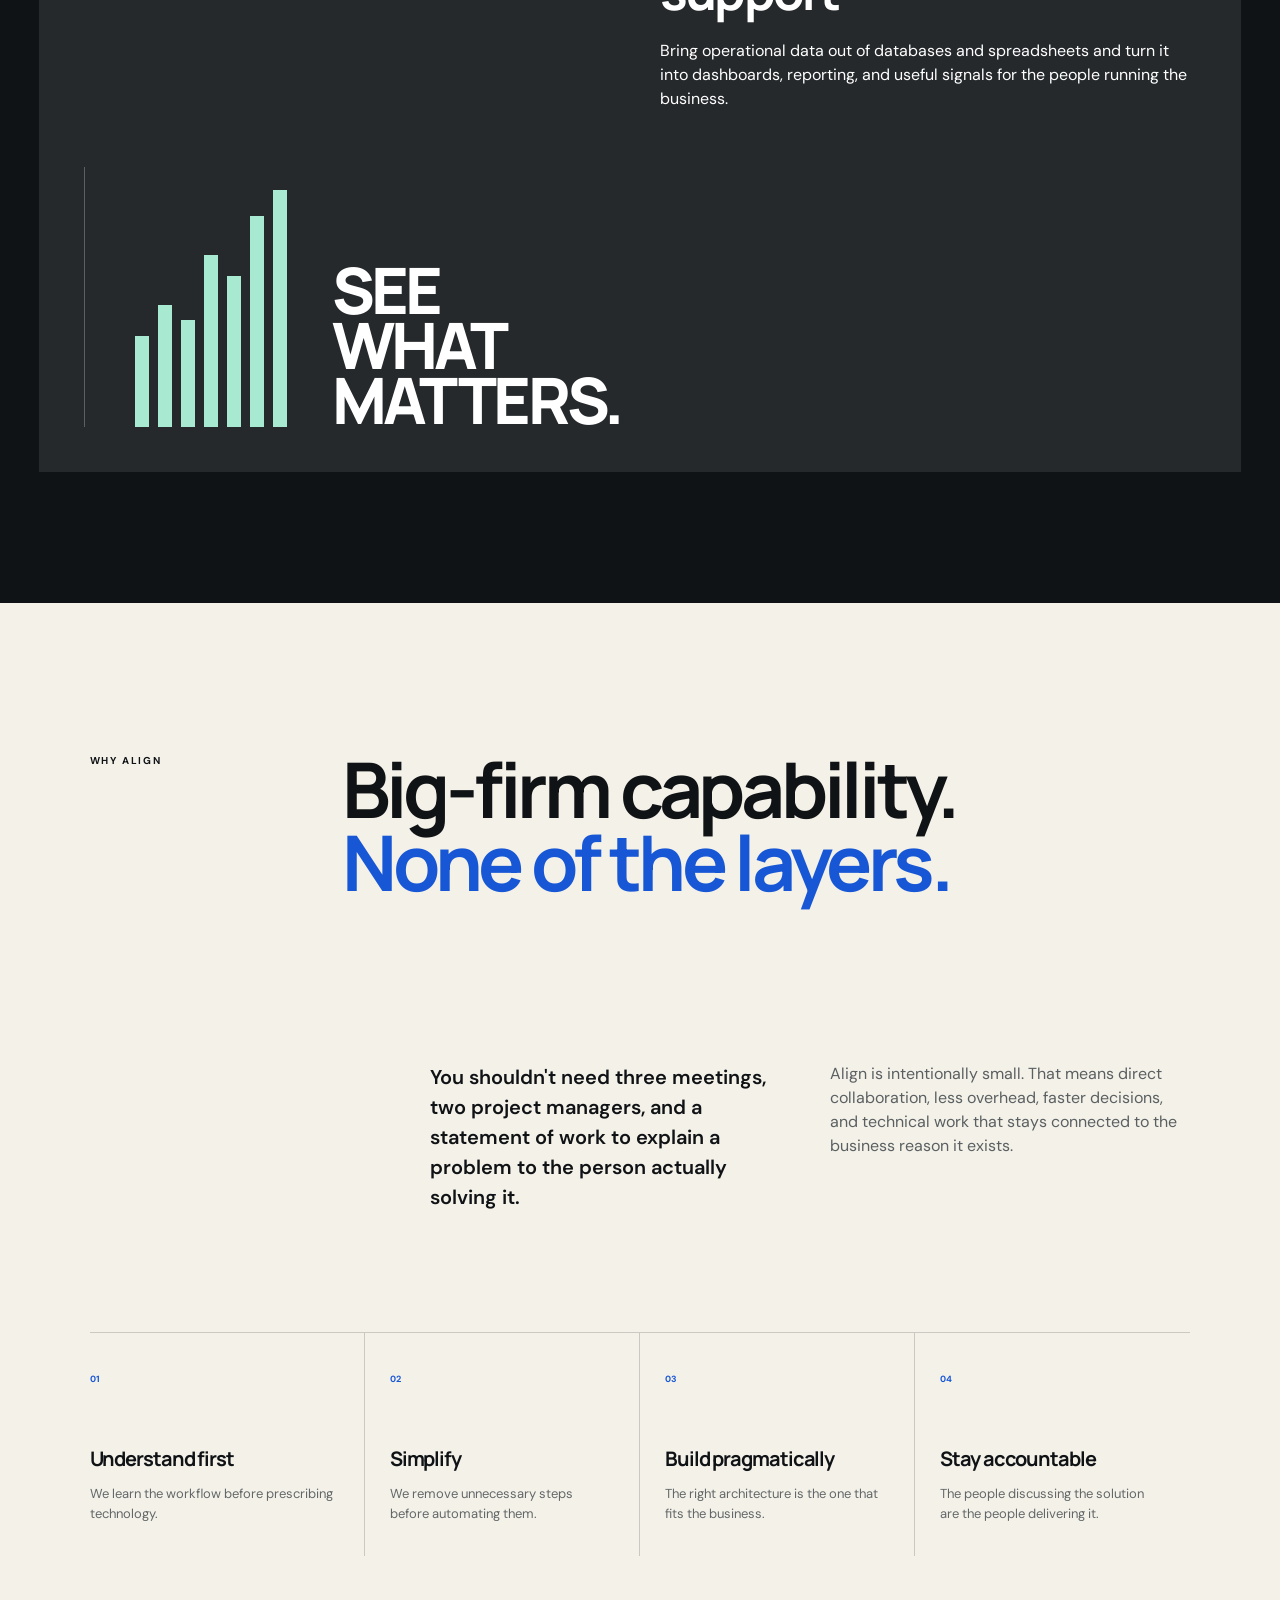
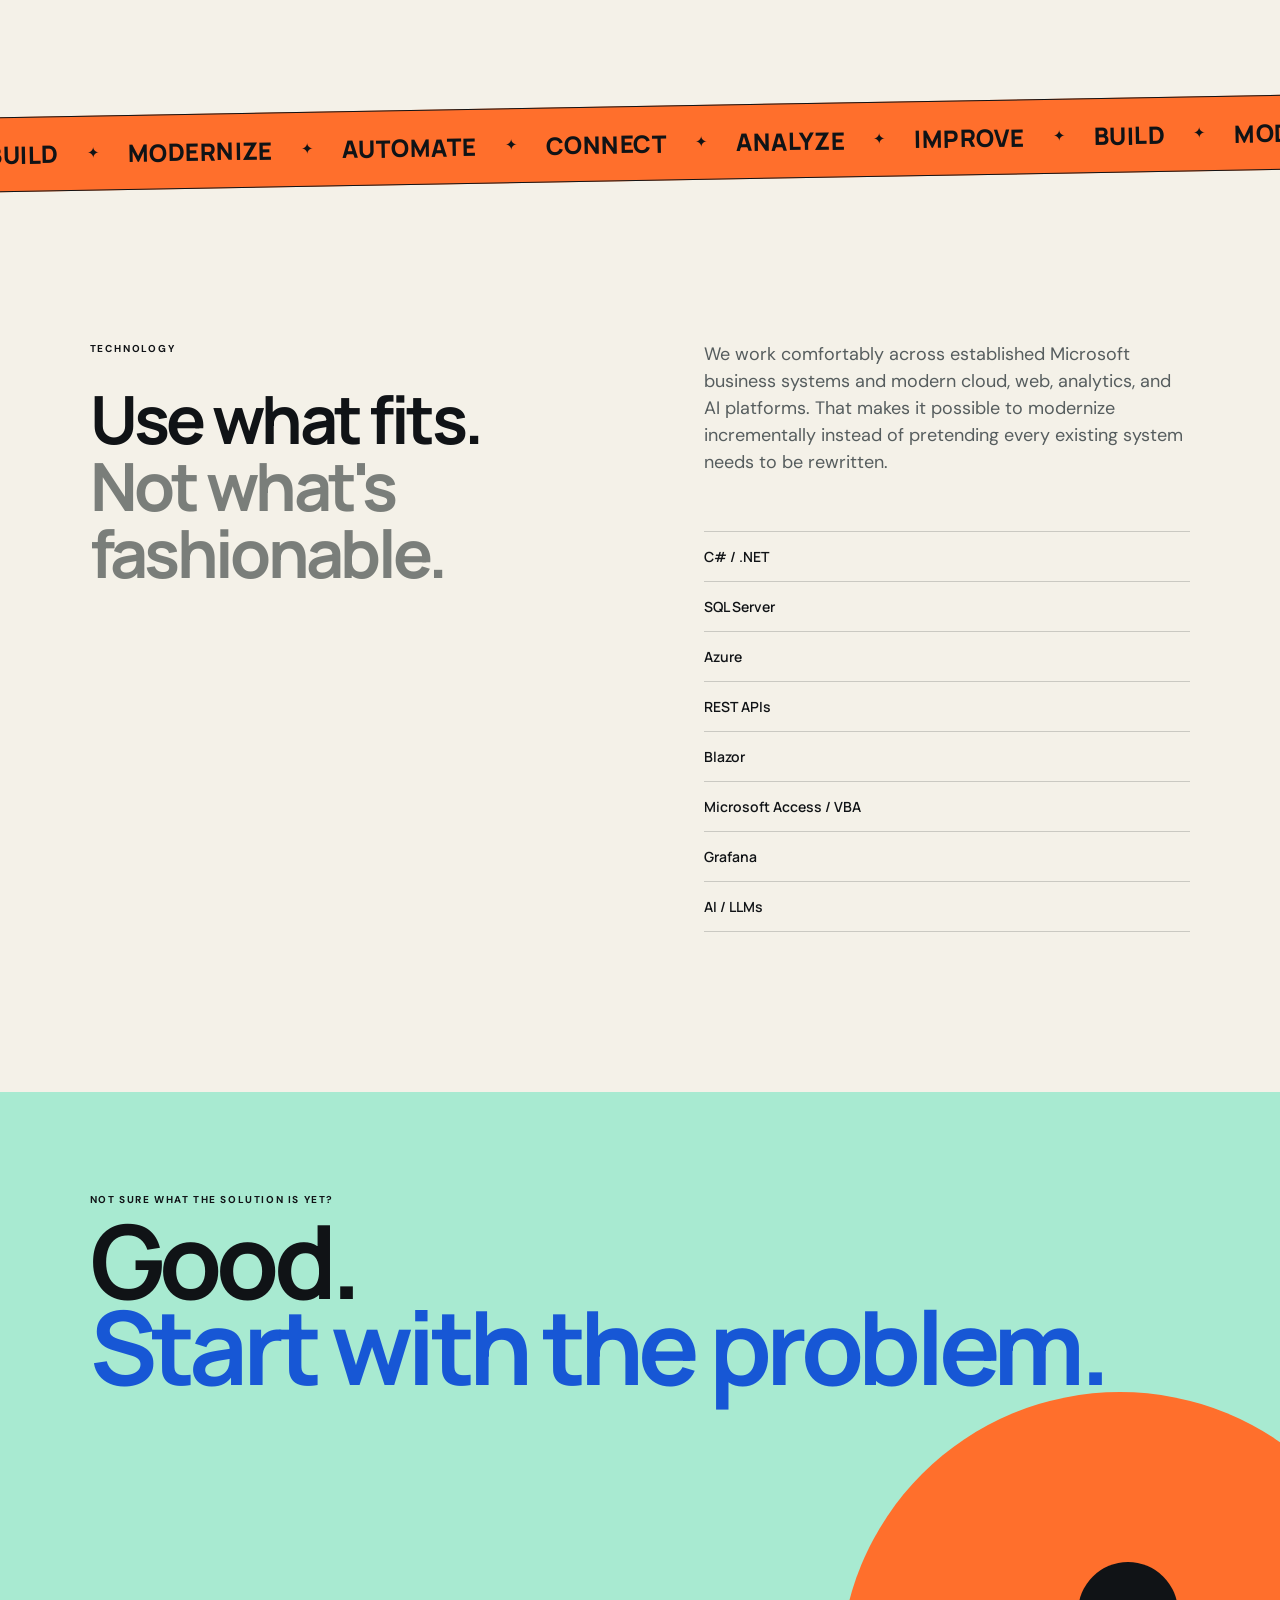
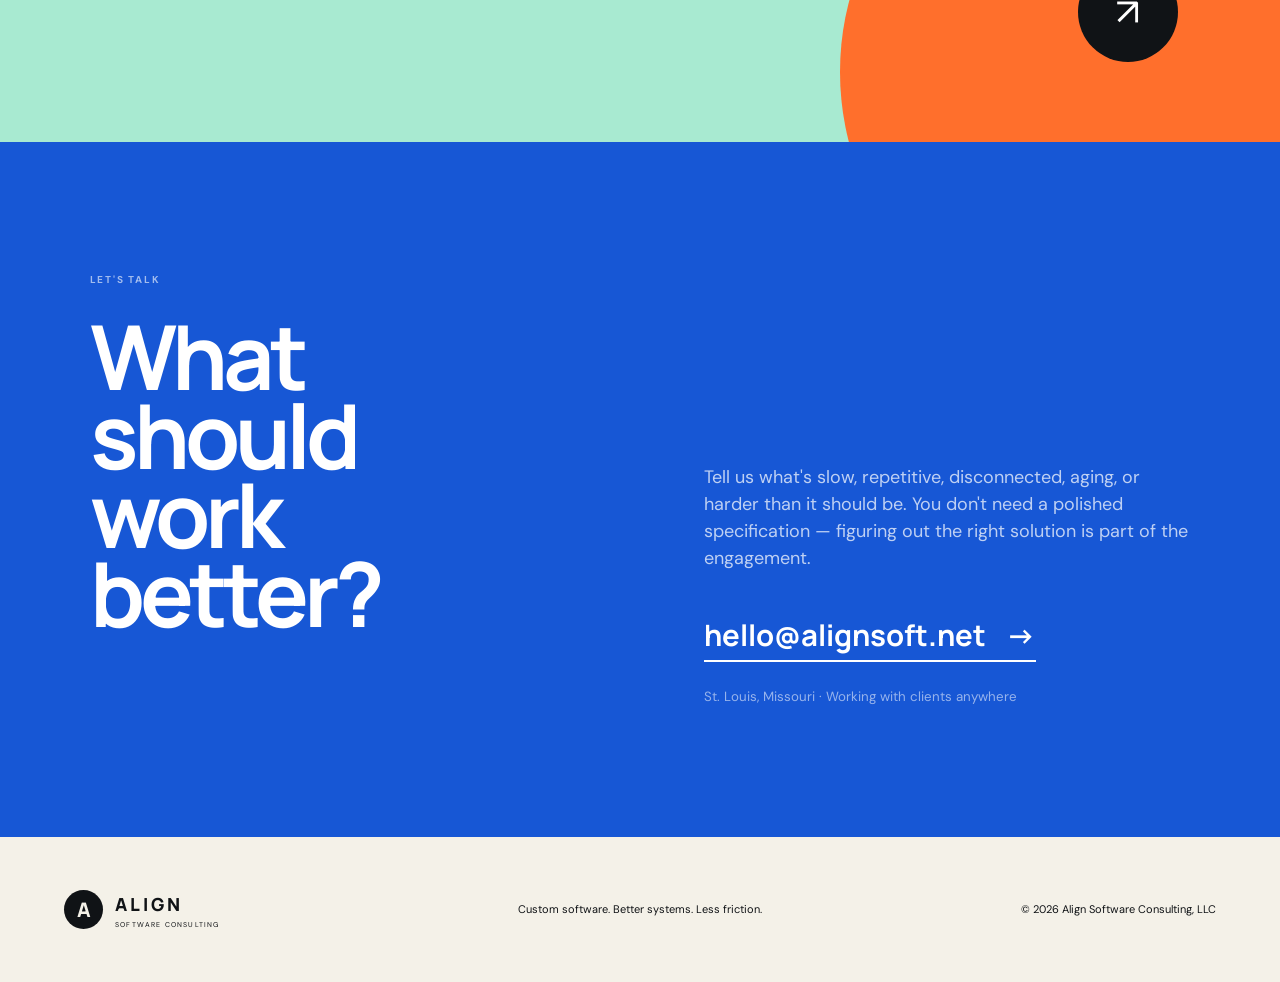
==== commit a4125610: "Redesign" ====
--- a/index.html
+++ b/index.html
@@ -3,288 +3,83 @@
 <head>
   <meta charset="UTF-8" />
   <meta name="viewport" content="width=device-width, initial-scale=1.0" />
-  <meta name="description" content="Align Software Consulting builds custom business software, modernizes legacy systems, automates workflows, and delivers practical AI and analytics solutions." />
-  <meta name="theme-color" content="#07111f" />
-  <title>Align Software Consulting | Software that fits the way you work</title>
+  <meta name="description" content="Align Software Consulting builds custom software, modernizes legacy systems, automates workflows, and applies AI and analytics to real business problems." />
+  <title>Align Software Consulting | Build what works</title>
   <link rel="preconnect" href="https://fonts.googleapis.com">
   <link rel="preconnect" href="https://fonts.gstatic.com" crossorigin>
-  <link href="https://fonts.googleapis.com/css2?family=DM+Sans:wght@400;500;600;700&family=Manrope:wght@600;700;800&display=swap" rel="stylesheet">
+  <link href="https://fonts.googleapis.com/css2?family=DM+Sans:wght@400;500;600;700&family=Manrope:wght@500;600;700;800&display=swap" rel="stylesheet">
   <link rel="stylesheet" href="styles.css" />
 </head>
 <body>
-  <div class="noise"></div>
-
-  <header class="site-header">
-    <a class="brand" href="#top" aria-label="Align Software Consulting home">
-      <span class="brand-mark"><span></span><span></span><span></span></span>
-      <span class="brand-copy">
-        <strong>ALIGN</strong>
-        <small>SOFTWARE CONSULTING</small>
-      </span>
+  <header>
+    <a class="logo" href="#top" aria-label="Align Software Consulting">
+      <span class="logo-mark">A</span>
+      <span class="logo-text"><b>ALIGN</b><small>SOFTWARE CONSULTING</small></span>
     </a>
-    <nav id="nav" aria-label="Primary navigation">
-      <a href="#services">Services</a>
-      <a href="#approach">Approach</a>
+    <nav id="nav">
+      <a href="#work">What we do</a>
+      <a href="#why">Why Align</a>
       <a href="#technology">Technology</a>
-      <a href="#contact" class="nav-cta">Start a project</a>
+      <a href="#contact">Let's talk</a>
     </nav>
-    <button class="menu-button" aria-label="Toggle menu" aria-expanded="false">
-      <span></span><span></span>
-    </button>
+    <button class="menu" aria-label="Open menu" aria-expanded="false"><span></span><span></span></button>
   </header>
 
   <main id="top">
     <section class="hero">
-      <div class="hero-glow glow-one"></div>
-      <div class="hero-glow glow-two"></div>
-      <div class="hero-copy reveal">
-        <div class="eyebrow"><span></span> Custom software • Automation • AI • Analytics</div>
-        <h1>Software that fits<br><em>the way you work.</em></h1>
-        <p class="hero-lede">
-          We design, modernize, and automate business systems that remove friction,
-          connect your data, and make your operation easier to run.
-        </p>
-        <div class="hero-actions">
-          <a href="#contact" class="button primary">Tell us what you're building <span>↗</span></a>
-          <a href="#services" class="text-link">Explore services <span>↓</span></a>
-        </div>
+      <div class="hero-copy">
+        <p class="kicker">Business + Technology Consulting</p>
+        <h1>Better systems.<br><span>Better business.</span></h1>
+        <p class="lede">We build software, automate work, modernize aging systems, and turn data and AI into practical tools your business can actually use.</p>
+        <a class="arrow-link" href="#work">Explore what we do <span>→</span></a>
       </div>
-
-      <div class="hero-visual reveal delay-1" aria-hidden="true">
-        <div class="orb"></div>
-        <div class="system-card card-main">
-          <div class="card-top">
-            <div><span class="status-dot"></span> Operations</div>
-            <span class="muted">LIVE</span>
-          </div>
-          <div class="metric">
-            <span>Workflow efficiency</span>
-            <strong>+42%</strong>
-          </div>
-          <div class="chart">
-            <svg viewBox="0 0 420 150" preserveAspectRatio="none">
-              <defs>
-                <linearGradient id="area" x1="0" x2="0" y1="0" y2="1">
-                  <stop offset="0%" stop-color="#57e6c2" stop-opacity=".35"/>
-                  <stop offset="100%" stop-color="#57e6c2" stop-opacity="0"/>
-                </linearGradient>
-              </defs>
-              <path class="area" d="M0,130 C35,128 48,120 75,118 C110,115 118,88 153,94 C186,100 198,74 229,73 C261,71 280,54 305,61 C335,68 352,31 420,22 L420,150 L0,150 Z"/>
-              <path class="line" d="M0,130 C35,128 48,120 75,118 C110,115 118,88 153,94 C186,100 198,74 229,73 C261,71 280,54 305,61 C335,68 352,31 420,22"/>
-            </svg>
-          </div>
-          <div class="card-footer">
-            <span><i class="mini-dot green"></i> Automated</span>
-            <span><i class="mini-dot blue"></i> Connected</span>
-            <span><i class="mini-dot violet"></i> Measurable</span>
-          </div>
-        </div>
-        <div class="float-card float-ai">
-          <span class="icon-box">✦</span>
-          <div><small>AI WORKFLOW</small><strong>Ready to assist</strong></div>
-        </div>
-        <div class="float-card float-data">
-          <small>DATA SYNC</small>
-          <div class="data-bars"><i></i><i></i><i></i><i></i><i></i></div>
-          <strong>Healthy</strong>
-        </div>
-      </div>
-
-      <div class="scroll-cue">SCROLL <span></span></div>
-    </section>
-
-    <section class="intro section">
-      <div class="section-label reveal"><span>01</span> What we do</div>
-      <div class="intro-grid">
-        <h2 class="reveal">Technology should solve the problem — <em>not become another one.</em></h2>
-        <div class="intro-copy reveal delay-1">
-          <p>
-            Align Software Consulting helps organizations replace repetitive work,
-            disconnected systems, aging applications, and spreadsheet-heavy processes
-            with software built around the real operation.
-          </p>
-          <p>
-            From a focused automation to a full business platform, the goal stays the same:
-            build something useful, maintainable, and measurably better.
-          </p>
-        </div>
+      <div class="hero-art" aria-hidden="true">
+        <div class="shape shape-blue"></div><div class="shape shape-mint"></div><div class="shape shape-orange"></div><div class="shape shape-ring"></div>
+        <div class="floating-label label-one"><small>01</small><strong>BUILD</strong></div>
+        <div class="floating-label label-two"><small>02</small><strong>AUTOMATE</strong></div>
+        <div class="floating-label label-three"><small>03</small><strong>MODERNIZE</strong></div>
       </div>
     </section>
 
-    <section id="services" class="services section">
-      <div class="section-label reveal"><span>02</span> Capabilities</div>
-      <div class="service-list">
-        <article class="service reveal">
-          <div class="service-number">01</div>
-          <div class="service-body">
-            <h3>Custom Business Software</h3>
-            <p>Purpose-built applications for operations, quoting, orders, payments, reporting, integrations, and the workflows generic software doesn't handle well.</p>
-          </div>
-          <div class="service-tags">
-            <span>.NET</span><span>C#</span><span>SQL Server</span><span>Web</span>
-          </div>
-          <div class="service-arrow">↗</div>
-        </article>
-
-        <article class="service reveal">
-          <div class="service-number">02</div>
-          <div class="service-body">
-            <h3>Legacy System Modernization</h3>
-            <p>Extend the life of valuable systems, eliminate fragile dependencies, move aging desktop applications forward, and modernize without throwing away years of business logic.</p>
-          </div>
-          <div class="service-tags">
-            <span>Access / VBA</span><span>WinForms</span><span>APIs</span><span>Cloud</span>
-          </div>
-          <div class="service-arrow">↗</div>
-        </article>
-
-        <article class="service reveal">
-          <div class="service-number">03</div>
-          <div class="service-body">
-            <h3>Automation & Integration</h3>
-            <p>Connect systems, remove duplicate entry, automate reporting and communication, and turn manual multi-step processes into reliable workflows.</p>
-          </div>
-          <div class="service-tags">
-            <span>APIs</span><span>ETL</span><span>Azure</span><span>Automation</span>
-          </div>
-          <div class="service-arrow">↗</div>
-        </article>
-
-        <article class="service reveal featured-service">
-          <div class="service-number">04</div>
-          <div class="service-body">
-            <div class="new-badge">EXPANDING CAPABILITY</div>
-            <h3>Applied AI</h3>
-            <p>Practical AI embedded into real workflows: knowledge assistants, document processing, intelligent routing, data extraction, internal copilots, and custom AI-enabled tools.</p>
-          </div>
-          <div class="service-tags">
-            <span>LLMs</span><span>RAG</span><span>Agents</span><span>AI APIs</span>
-          </div>
-          <div class="service-arrow">↗</div>
-        </article>
-
-        <article class="service reveal">
-          <div class="service-number">05</div>
-          <div class="service-body">
-            <h3>Analytics & Decision Support</h3>
-            <p>Turn operational data into usable dashboards and reporting so leaders can see what is happening, understand why, and act faster.</p>
-          </div>
-          <div class="service-tags">
-            <span>SQL</span><span>Grafana</span><span>Dashboards</span><span>KPIs</span>
-          </div>
-          <div class="service-arrow">↗</div>
-        </article>
+    <section class="statement">
+      <p class="eyebrow">What we believe</p>
+      <h2>Technology should make the operation <span>simpler, faster, and more capable.</span></h2>
+      <div class="statement-copy">
+        <p>Most businesses don't need more software. They need the software they already depend on to work better — and the gaps between systems to disappear.</p>
+        <p>Align brings software engineering, process thinking, analytics, and emerging AI together to solve the problems that sit between people, systems, and data.</p>
       </div>
     </section>
 
-    <section id="approach" class="approach section">
-      <div class="approach-panel">
-        <div class="section-label reveal"><span>03</span> How we work</div>
-        <div class="approach-head">
-          <h2 class="reveal">Small-firm attention.<br><em>Enterprise-level thinking.</em></h2>
-          <p class="reveal delay-1">Direct collaboration, pragmatic architecture, and solutions designed around your actual people and processes.</p>
-        </div>
-        <div class="principles">
-          <div class="principle reveal">
-            <span>01</span>
-            <h4>Understand the operation</h4>
-            <p>We start with what people are actually doing — including the workarounds nobody wrote down.</p>
-          </div>
-          <div class="principle reveal delay-1">
-            <span>02</span>
-            <h4>Simplify before building</h4>
-            <p>Good software should remove steps, not merely digitize unnecessary ones.</p>
-          </div>
-          <div class="principle reveal delay-2">
-            <span>03</span>
-            <h4>Build for reality</h4>
-            <p>Maintainability, security, performance, and adoption matter as much as a polished demo.</p>
-          </div>
-          <div class="principle reveal delay-3">
-            <span>04</span>
-            <h4>Stay accountable</h4>
-            <p>You work directly with the people solving the problem — no layers of handoffs or mystery.</p>
-          </div>
-        </div>
+    <section id="work" class="work">
+      <div class="work-head"><p class="eyebrow light">What we do</p><h2>From friction<br>to flow.</h2></div>
+      <div class="work-grid">
+        <article class="capability white"><span class="num">01</span><h3>Custom software</h3><p>Business applications designed around the way your operation actually works — not the way an off-the-shelf platform thinks it should.</p><div class="tags"><span>.NET</span><span>C#</span><span>SQL</span><span>Web</span></div></article>
+        <article class="capability mint"><span class="num">02</span><h3>Automation</h3><p>Eliminate repetitive work, connect systems, reduce duplicate entry, and make routine processes happen reliably in the background.</p><div class="tags"><span>APIs</span><span>Integration</span><span>ETL</span><span>Cloud</span></div></article>
+        <article class="capability blue"><span class="num">03</span><h3>Modernization</h3><p>Move valuable legacy systems forward without throwing away years of business logic or forcing disruptive replacement projects.</p><div class="tags"><span>Access</span><span>WinForms</span><span>Azure</span><span>Blazor</span></div></article>
+        <article class="capability orange"><span class="num">04</span><h3>Applied AI</h3><p>Put AI inside real workflows: knowledge assistants, document intelligence, internal copilots, extraction, routing, and decision support.</p><div class="tags"><span>LLMs</span><span>RAG</span><span>Agents</span><span>AI APIs</span></div></article>
+        <article class="capability charcoal wide"><span class="num">05</span><div><h3>Analytics & decision support</h3><p>Bring operational data out of databases and spreadsheets and turn it into dashboards, reporting, and useful signals for the people running the business.</p></div><div class="metric-art" aria-hidden="true"><div class="metric-line"><i style="--h:35%"></i><i style="--h:47%"></i><i style="--h:41%"></i><i style="--h:66%"></i><i style="--h:58%"></i><i style="--h:81%"></i><i style="--h:91%"></i></div><strong>SEE<br>WHAT<br>MATTERS.</strong></div></article>
       </div>
     </section>
 
-    <section class="proof section">
-      <div class="section-label reveal"><span>04</span> Built for the real world</div>
-      <div class="proof-grid">
-        <div class="proof-copy reveal">
-          <h2>Systems people can<br><em>actually depend on.</em></h2>
-          <p>
-            The best business software often lives behind the scenes: processing transactions,
-            producing documents, moving data, coordinating work, and keeping a company running.
-            That's exactly where we like to work.
-          </p>
-        </div>
-        <div class="proof-stats reveal delay-1">
-          <div class="stat-card">
-            <strong>Desktop → Cloud</strong>
-            <span>Modernize at the pace your business can absorb.</span>
-          </div>
-          <div class="stat-card">
-            <strong>Manual → Automated</strong>
-            <span>Remove repetitive work and reduce avoidable errors.</span>
-          </div>
-          <div class="stat-card">
-            <strong>Data → Decisions</strong>
-            <span>Make operational information visible and actionable.</span>
-          </div>
-          <div class="stat-card">
-            <strong>AI → Useful</strong>
-            <span>Apply new technology where it creates real leverage.</span>
-          </div>
-        </div>
-      </div>
+    <section id="why" class="why">
+      <div class="why-intro"><p class="eyebrow">Why Align</p><h2>Big-firm capability.<br><span>None of the layers.</span></h2></div>
+      <div class="why-copy"><p class="lead">You shouldn't need three meetings, two project managers, and a statement of work to explain a problem to the person actually solving it.</p><p>Align is intentionally small. That means direct collaboration, less overhead, faster decisions, and technical work that stays connected to the business reason it exists.</p></div>
+      <div class="principles"><div><span>01</span><h4>Understand first</h4><p>We learn the workflow before prescribing technology.</p></div><div><span>02</span><h4>Simplify</h4><p>We remove unnecessary steps before automating them.</p></div><div><span>03</span><h4>Build pragmatically</h4><p>The right architecture is the one that fits the business.</p></div><div><span>04</span><h4>Stay accountable</h4><p>The people discussing the solution are the people delivering it.</p></div></div>
     </section>
 
-    <section id="technology" class="technology section">
-      <div class="section-label reveal"><span>05</span> Technology</div>
-      <h2 class="reveal">Modern where it matters.<br><em>Pragmatic everywhere.</em></h2>
-      <div class="tech-marquee">
-        <div class="marquee-track">
-          <span>C# / .NET</span><i>•</i><span>SQL Server</span><i>•</i><span>Azure</span><i>•</i><span>REST APIs</span><i>•</i><span>Blazor</span><i>•</i><span>Microsoft Access</span><i>•</i><span>Grafana</span><i>•</i><span>AI / LLMs</span><i>•</i>
-          <span>C# / .NET</span><i>•</i><span>SQL Server</span><i>•</i><span>Azure</span><i>•</i><span>REST APIs</span><i>•</i><span>Blazor</span><i>•</i><span>Microsoft Access</span><i>•</i><span>Grafana</span><i>•</i><span>AI / LLMs</span><i>•</i>
-        </div>
-      </div>
+    <section class="band"><div class="band-track"><span>BUILD</span><i>✦</i><span>MODERNIZE</span><i>✦</i><span>AUTOMATE</span><i>✦</i><span>CONNECT</span><i>✦</i><span>ANALYZE</span><i>✦</i><span>IMPROVE</span><i>✦</i><span>BUILD</span><i>✦</i><span>MODERNIZE</span><i>✦</i><span>AUTOMATE</span><i>✦</i><span>CONNECT</span><i>✦</i></div></section>
+
+    <section id="technology" class="technology">
+      <div class="tech-title"><p class="eyebrow">Technology</p><h2>Use what fits.<br><span>Not what's fashionable.</span></h2></div>
+      <div class="tech-copy"><p>We work comfortably across established Microsoft business systems and modern cloud, web, analytics, and AI platforms. That makes it possible to modernize incrementally instead of pretending every existing system needs to be rewritten.</p><div class="stack"><span>C# / .NET</span><span>SQL Server</span><span>Azure</span><span>REST APIs</span><span>Blazor</span><span>Microsoft Access / VBA</span><span>Grafana</span><span>AI / LLMs</span></div></div>
     </section>
 
-    <section id="contact" class="contact section">
-      <div class="contact-glow"></div>
-      <div class="section-label reveal"><span>06</span> Let's talk</div>
-      <div class="contact-inner">
-        <div class="reveal">
-          <p class="contact-kicker">Have a process that feels harder than it should?</p>
-          <h2>Let's make it<br><em>work better.</em></h2>
-        </div>
-        <div class="contact-side reveal delay-1">
-          <p>
-            Tell us what's slowing you down, what you've outgrown, or what you wish your systems could do.
-            You don't need a finished specification — that's part of the work.
-          </p>
-          <a class="button primary large" href="mailto:hello@alignsoft.net">hello@alignsoft.net <span>↗</span></a>
-          <small>St. Louis, Missouri · Working with clients anywhere</small>
-        </div>
-      </div>
-    </section>
+    <section class="callout"><div class="callout-shape"></div><p>Not sure what the solution is yet?</p><h2>Good.<br><span>Start with the problem.</span></h2><a href="#contact" class="circle-link" aria-label="Contact Align">↗</a></section>
+
+    <section id="contact" class="contact"><p class="eyebrow light">Let's talk</p><div class="contact-grid"><h2>What should<br>work better?</h2><div><p>Tell us what's slow, repetitive, disconnected, aging, or harder than it should be. You don't need a polished specification — figuring out the right solution is part of the engagement.</p><a href="mailto:hello@alignsoft.net">hello@alignsoft.net <span>→</span></a><small>St. Louis, Missouri · Working with clients anywhere</small></div></div></section>
   </main>
 
-  <footer>
-    <a class="brand footer-brand" href="#top">
-      <span class="brand-mark"><span></span><span></span><span></span></span>
-      <span class="brand-copy"><strong>ALIGN</strong><small>SOFTWARE CONSULTING</small></span>
-    </a>
-    <p>Custom software. Better systems. Less friction.</p>
-    <div class="footer-right">
-      <a href="mailto:hello@alignsoft.net">Email</a>
-      <a href="#top">Back to top ↑</a>
-      <span>© <span id="year"></span> Align Software Consulting, LLC</span>
-    </div>
-  </footer>
-
+  <footer><a class="logo dark-logo" href="#top"><span class="logo-mark">A</span><span class="logo-text"><b>ALIGN</b><small>SOFTWARE CONSULTING</small></span></a><p>Custom software. Better systems. Less friction.</p><span>© <span id="year"></span> Align Software Consulting, LLC</span></footer>
   <script src="script.js"></script>
 </body>
 </html>
--- a/styles.css
+++ b/styles.css
@@ -1,262 +1,16 @@
-/* Align Software Consulting
-   Modern static marketing site
-*/
-
-:root {
-  --ink: #07111f;
-  --ink-2: #0b1728;
-  --paper: #f5f7f7;
-  --paper-2: #e9eeee;
-  --text: #0e1b2b;
-  --muted: #66717d;
-  --line: rgba(13, 31, 48, .14);
-  --mint: #57e6c2;
-  --mint-dark: #15b88f;
-  --blue: #6da6ff;
-  --violet: #9c86ff;
-  --white: #fff;
-}
-
-* { box-sizing: border-box; }
-html { scroll-behavior: smooth; }
-body {
-  margin: 0;
-  background: var(--paper);
-  color: var(--text);
-  font-family: "DM Sans", sans-serif;
-  font-size: 16px;
-  line-height: 1.6;
-  overflow-x: hidden;
-}
-a { color: inherit; text-decoration: none; }
-button { font: inherit; }
-.noise {
-  position: fixed; inset: 0; pointer-events: none; z-index: 100;
-  opacity: .025;
-  background-image: url("data:image/svg+xml,%3Csvg viewBox='0 0 180 180' xmlns='http://www.w3.org/2000/svg'%3E%3Cfilter id='n'%3E%3CfeTurbulence type='fractalNoise' baseFrequency='.95' numOctaves='4' stitchTiles='stitch'/%3E%3C/filter%3E%3Crect width='100%25' height='100%25' filter='url(%23n)' opacity='.7'/%3E%3C/svg%3E");
-}
-.site-header {
-  height: 86px;
-  position: absolute;
-  inset: 0 0 auto 0;
-  z-index: 20;
-  display: flex;
-  align-items: center;
-  justify-content: space-between;
-  padding: 0 clamp(24px, 5vw, 78px);
-  color: white;
-}
-.brand { display: inline-flex; gap: 12px; align-items: center; }
-.brand-mark { width: 34px; height: 34px; position: relative; display: inline-block; }
-.brand-mark span { position: absolute; height: 4px; background: var(--mint); border-radius: 6px; transform: rotate(-38deg); transform-origin: left center; }
-.brand-mark span:nth-child(1) { width: 28px; left: 1px; top: 25px; }
-.brand-mark span:nth-child(2) { width: 21px; left: 9px; top: 22px; }
-.brand-mark span:nth-child(3) { width: 14px; left: 17px; top: 19px; }
-.brand-copy { display: flex; flex-direction: column; line-height: 1; }
-.brand-copy strong { font: 800 18px/1 "Manrope"; letter-spacing: .18em; }
-.brand-copy small { margin-top: 5px; font: 600 8px/1 "DM Sans"; letter-spacing: .20em; opacity: .65; }
-
-nav { display: flex; align-items: center; gap: 36px; font-size: 14px; color: rgba(255,255,255,.74); }
-nav a { transition: .25s ease; }
-nav a:hover { color: #fff; }
-.nav-cta { border: 1px solid rgba(255,255,255,.22); padding: 10px 16px; border-radius: 99px; color: #fff; }
-.nav-cta:hover { border-color: var(--mint); }
-.menu-button { display: none; background: none; border: 0; width: 38px; height: 38px; position: relative; }
-.menu-button span { position: absolute; width: 22px; height: 1px; background: #fff; left: 8px; transition: .25s; }
-.menu-button span:first-child { top: 14px; }
-.menu-button span:last-child { top: 22px; }
-
-.hero {
-  min-height: 760px; height: 100vh; max-height: 980px;
-  background:
-    radial-gradient(circle at 72% 40%, rgba(54, 140, 170, .17), transparent 27%),
-    radial-gradient(circle at 58% 70%, rgba(74, 230, 194, .05), transparent 30%),
-    linear-gradient(135deg, #08111e 0%, #0a1423 54%, #07101c 100%);
-  color: white;
-  position: relative;
-  display: grid;
-  grid-template-columns: minmax(0, 1.02fr) minmax(460px, .98fr);
-  align-items: center;
-  padding: 100px clamp(24px, 7vw, 110px) 60px;
-  overflow: hidden;
-}
-.hero:before {
-  content:""; position:absolute; inset:0;
-  background-image: linear-gradient(rgba(255,255,255,.023) 1px, transparent 1px), linear-gradient(90deg, rgba(255,255,255,.023) 1px, transparent 1px);
-  background-size: 70px 70px;
-  mask-image: linear-gradient(90deg, transparent 20%, black);
-}
-.hero-glow { position: absolute; border-radius: 50%; filter: blur(2px); }
-.glow-one { width: 520px; height: 520px; right: 6%; top: 17%; border: 1px solid rgba(87,230,194,.09); box-shadow: inset 0 0 100px rgba(87,230,194,.025); }
-.glow-two { width: 740px; height: 740px; right: -9%; top: 6%; border: 1px solid rgba(109,166,255,.06); }
-.hero-copy { position: relative; z-index: 3; max-width: 720px; }
-.eyebrow { color: rgba(255,255,255,.6); text-transform: uppercase; font-size: 11px; font-weight: 700; letter-spacing: .14em; display:flex; align-items:center; gap:10px; margin-bottom: 28px; }
-.eyebrow span { width: 28px; height: 1px; background: var(--mint); }
-h1, h2, h3, h4 { font-family: "Manrope", sans-serif; margin: 0; letter-spacing: -.045em; }
-h1 { font-size: clamp(54px, 6vw, 96px); line-height: .99; font-weight: 700; max-width: 900px; }
-h1 em, h2 em { color: var(--mint); font-style: normal; }
-.hero-lede { max-width: 620px; font-size: clamp(18px, 1.55vw, 23px); line-height: 1.55; color: rgba(255,255,255,.64); margin: 34px 0 38px; }
-.hero-actions { display: flex; align-items:center; gap:30px; }
-.button {
-  display:inline-flex; align-items:center; justify-content:center; gap:16px;
-  border-radius: 99px; padding: 14px 22px; font-weight: 700; font-size:14px; transition: .25s ease;
-}
-.button.primary { background: var(--mint); color: #06221b; }
-.button.primary:hover { transform: translateY(-2px); box-shadow: 0 12px 34px rgba(87,230,194,.18); background:#6bf0ce; }
-.button span { font-size:18px; }
-.text-link { color: rgba(255,255,255,.65); font-size:14px; display:flex; gap:9px; align-items:center; }
-.text-link:hover { color:white; }
-
-.hero-visual { position: relative; z-index: 3; height: 570px; }
-.orb {
-  width: 470px; height: 470px; border-radius: 50%; position:absolute; top:60px; left:50%; transform:translateX(-42%);
-  background: radial-gradient(circle at 35% 30%, rgba(87,230,194,.16), rgba(64,105,154,.08) 32%, rgba(6,16,29,.1) 67%);
-  border:1px solid rgba(255,255,255,.05);
-  box-shadow: 0 0 130px rgba(63,149,151,.1);
-}
-.system-card {
-  position:absolute; width:min(530px, 91%); left:50%; top:126px; transform:translateX(-48%);
-  background: rgba(15, 29, 46, .77); border:1px solid rgba(255,255,255,.11); border-radius:18px;
-  box-shadow: 0 35px 70px rgba(0,0,0,.32); backdrop-filter: blur(16px); overflow:hidden;
-}
-.card-top { height:54px; border-bottom:1px solid rgba(255,255,255,.08); display:flex; align-items:center; justify-content:space-between; padding:0 20px; color:rgba(255,255,255,.72); font-size:12px; }
-.status-dot { display:inline-block; width:8px; height:8px; border-radius:50%; background:var(--mint); box-shadow:0 0 12px var(--mint); margin-right:8px; }
-.muted { font-size:9px; letter-spacing:.16em; color:rgba(255,255,255,.35); }
-.metric { padding:22px 22px 0; display:flex; align-items:flex-end; justify-content:space-between; }
-.metric span { color:rgba(255,255,255,.48); font-size:11px; text-transform:uppercase; letter-spacing:.08em; }
-.metric strong { font:700 29px "Manrope"; color:var(--mint); }
-.chart { height:175px; padding:10px 15px 0; background-image:linear-gradient(rgba(255,255,255,.035) 1px,transparent 1px); background-size:100% 42px; }
-.chart svg { width:100%; height:100%; overflow:visible; }
-.chart .area { fill:url(#area); }
-.chart .line { fill:none; stroke:var(--mint); stroke-width:2.3; vector-effect:non-scaling-stroke; filter:drop-shadow(0 0 7px rgba(87,230,194,.55)); }
-.card-footer { height:54px; border-top:1px solid rgba(255,255,255,.08); padding:0 20px; display:flex; align-items:center; gap:22px; font-size:10px; color:rgba(255,255,255,.5); }
-.mini-dot { width:6px;height:6px;border-radius:50%;display:inline-block;margin-right:5px;}.green{background:var(--mint)}.blue{background:var(--blue)}.violet{background:var(--violet)}
-.float-card { position:absolute; background:rgba(16,31,48,.88); border:1px solid rgba(255,255,255,.1); box-shadow:0 20px 50px rgba(0,0,0,.3); backdrop-filter:blur(15px); border-radius:13px; }
-.float-ai { left:4%; top:75px; padding:13px 16px; display:flex; align-items:center; gap:11px; }
-.icon-box { width:33px;height:33px;border-radius:8px;background:rgba(156,134,255,.16);color:#b8a8ff;display:grid;place-items:center; }
-.float-ai small, .float-data small { display:block;color:rgba(255,255,255,.34);font-size:8px;letter-spacing:.12em;margin-bottom:3px; }
-.float-ai strong { display:block;color:rgba(255,255,255,.75);font-size:11px;letter-spacing:0; }
-.float-data { right:-2%; bottom:79px; padding:14px 16px; width:145px; }
-.float-data strong { color:var(--mint);font-size:11px; }
-.data-bars { display:flex;gap:4px;align-items:end;height:25px;margin:4px 0 6px; }
-.data-bars i { width:5px;border-radius:4px;background:var(--blue); opacity:.75; }
-.data-bars i:nth-child(1){height:10px}.data-bars i:nth-child(2){height:18px}.data-bars i:nth-child(3){height:13px}.data-bars i:nth-child(4){height:24px}.data-bars i:nth-child(5){height:20px}
-.scroll-cue { position:absolute; left:clamp(24px,5vw,78px); bottom:30px; font-size:8px; letter-spacing:.2em; color:rgba(255,255,255,.32); display:flex; align-items:center; gap:14px; }
-.scroll-cue span { width:45px;height:1px;background:rgba(255,255,255,.2); }
-
-.section { padding: 120px clamp(24px, 7vw, 110px); }
-.section-label { text-transform:uppercase; font-size:10px; font-weight:700; letter-spacing:.18em; color:#7a858e; display:flex; gap:12px; align-items:center; margin-bottom:70px; }
-.section-label span { color:var(--mint-dark); }
-.intro-grid { display:grid; grid-template-columns:1.2fr .8fr; gap:10vw; align-items:start; }
-.intro h2, .technology h2, .proof h2, .approach h2, .contact h2 { font-size:clamp(40px, 4.5vw, 68px); line-height:1.08; font-weight:700; }
-.intro h2 em, .proof h2 em, .technology h2 em { color:#73928b; }
-.intro-copy { color:#57636d; font-size:18px; max-width:570px; }
-.intro-copy p:first-child { margin-top:0; color:#273746; }
-
-.services { padding-top:70px; }
-.service-list { border-top:1px solid var(--line); }
-.service { display:grid; grid-template-columns:80px minmax(0,1.1fr) minmax(260px,.65fr) 42px; gap:28px; align-items:center; min-height:190px; border-bottom:1px solid var(--line); position:relative; transition:.3s ease; padding:28px 4px; }
-.service:before { content:"";position:absolute;inset:0;background:#fff;transform:scaleY(0);transform-origin:bottom;transition:.3s ease;z-index:-1; }
-.service:hover:before { transform:scaleY(1); }
-.service:hover { padding-left:20px; padding-right:20px; }
-.service-number { color:#91a09f;font-size:11px;align-self:start;margin-top:10px; }
-.service h3 { font-size:clamp(25px,2.2vw,34px);margin-bottom:12px; }
-.service p { color:#66717d;max-width:650px;margin:0;line-height:1.65; }
-.service-tags { display:flex;flex-wrap:wrap;gap:8px; }
-.service-tags span { font-size:10px;text-transform:uppercase;letter-spacing:.08em;padding:7px 10px;border:1px solid var(--line);border-radius:99px;color:#62706f;white-space:nowrap; }
-.service-arrow { font-size:24px;color:#91a09f;text-align:right; }
-.featured-service h3:after { content:"";display:inline-block;width:7px;height:7px;border-radius:50%;background:var(--mint-dark);vertical-align:top;margin:8px 0 0 9px; }
-.new-badge { display:inline-block;background:#dff8f0;color:#08755b;border-radius:5px;padding:4px 7px;font-size:8px;letter-spacing:.12em;font-weight:800;margin-bottom:9px; }
-
-.approach { background:var(--paper); padding-left:clamp(12px,2vw,30px);padding-right:clamp(12px,2vw,30px); }
-.approach-panel { background:var(--ink);color:white;border-radius:25px;padding:90px clamp(24px,5vw,80px);position:relative;overflow:hidden; }
-.approach-panel:after { content:"";position:absolute;width:650px;height:650px;border-radius:50%;right:-280px;top:-260px;border:1px solid rgba(87,230,194,.08);box-shadow:inset 0 0 120px rgba(87,230,194,.025); }
-.approach .section-label { color:rgba(255,255,255,.35);margin-bottom:60px; }
-.approach-head { display:grid;grid-template-columns:1.25fr .55fr;gap:12vw;align-items:end;margin-bottom:90px; }
-.approach-head p { color:rgba(255,255,255,.5);font-size:17px;margin:0; }
-.principles { display:grid;grid-template-columns:repeat(4,1fr);border-top:1px solid rgba(255,255,255,.1); }
-.principle { padding:30px 30px 10px 0;border-right:1px solid rgba(255,255,255,.1);min-height:200px; }
-.principle:not(:first-child){padding-left:30px}.principle:last-child{border-right:0}
-.principle>span { color:var(--mint);font-size:9px; }
-.principle h4 { font-size:17px;letter-spacing:-.02em;margin:35px 0 10px; }
-.principle p { color:rgba(255,255,255,.42);font-size:13px;line-height:1.6;margin:0; }
-
-.proof-grid { display:grid;grid-template-columns:.85fr 1.15fr;gap:9vw; }
-.proof-copy p { max-width:520px;color:#65717c;font-size:17px;margin-top:30px; }
-.proof-stats { display:grid;grid-template-columns:1fr 1fr; }
-.stat-card { min-height:175px;border-left:1px solid var(--line);border-top:1px solid var(--line);padding:30px; }
-.stat-card:nth-child(-n+2){border-top:0}.stat-card strong{display:block;font:700 20px "Manrope";margin-bottom:12px}.stat-card span{font-size:13px;color:#6d7881;line-height:1.55;display:block;max-width:260px}
-
-.technology { overflow:hidden;padding-bottom:140px; }
-.technology .section-label { margin-bottom:55px; }
-.technology h2 { margin-bottom:75px; }
-.tech-marquee { width:calc(100% + 220px);margin-left:-110px;border-top:1px solid var(--line);border-bottom:1px solid var(--line);overflow:hidden;transform:rotate(-1.5deg);background:#edf1f0; }
-.marquee-track { width:max-content;display:flex;gap:28px;align-items:center;padding:23px 0;animation:marquee 30s linear infinite; }
-.marquee-track span { font:600 15px "Manrope";text-transform:uppercase;letter-spacing:.08em;color:#344449; }
-.marquee-track i { color:var(--mint-dark);font-style:normal; }
-@keyframes marquee { to { transform:translateX(-50%); } }
-
-.contact { margin:0 clamp(12px,2vw,30px) 25px;background:linear-gradient(135deg,#0a1524,#07111e);border-radius:25px;color:white;position:relative;overflow:hidden;padding:90px clamp(24px,5vw,80px); }
-.contact-glow { position:absolute;width:700px;height:700px;border-radius:50%;right:-220px;bottom:-480px;background:radial-gradient(circle,rgba(87,230,194,.15),transparent 62%); }
-.contact .section-label{color:rgba(255,255,255,.35)}
-.contact-inner { display:grid;grid-template-columns:1.2fr .8fr;gap:12vw;align-items:end;position:relative;z-index:2; }
-.contact-kicker { color:rgba(255,255,255,.52);font-size:13px;text-transform:uppercase;letter-spacing:.1em;margin-bottom:25px; }
-.contact-side p { color:rgba(255,255,255,.55);font-size:16px;margin:0 0 30px;max-width:500px; }
-.button.large { padding:16px 24px;font-size:15px;margin-bottom:18px; }
-.contact-side small { display:block;color:rgba(255,255,255,.3); }
-
-footer { min-height:140px;display:grid;grid-template-columns:1fr 1fr 1.3fr;align-items:center;padding:30px clamp(24px,5vw,78px);font-size:11px;color:#79848c;gap:30px; }
-.footer-brand { color:var(--ink); }
-footer p { text-align:center; }
-.footer-right { display:flex;justify-content:flex-end;gap:20px;align-items:center; }
-.footer-right a:hover { color:var(--mint-dark); }
-
-.reveal { opacity:0;transform:translateY(24px);transition:opacity .7s ease, transform .7s ease; }
-.reveal.visible { opacity:1;transform:none; }
-.delay-1 { transition-delay:.12s }.delay-2{transition-delay:.22s}.delay-3{transition-delay:.32s}
-
-@media(max-width: 1000px) {
-  .hero { grid-template-columns:1fr; height:auto;max-height:none;padding-top:170px; }
-  .hero-visual{height:520px;margin-top:40px;max-width:680px;width:100%;justify-self:center}
-  .intro-grid,.approach-head,.proof-grid,.contact-inner{grid-template-columns:1fr;gap:50px}
-  .service{grid-template-columns:55px 1fr 35px}.service-tags{grid-column:2/3}.service-arrow{grid-column:3;grid-row:1/3}
-  .principles{grid-template-columns:1fr 1fr}.principle:nth-child(2){border-right:0}.principle:nth-child(n+3){border-top:1px solid rgba(255,255,255,.1)}
-  footer{grid-template-columns:1fr;justify-items:center;text-align:center}.footer-right{justify-content:center;flex-wrap:wrap}
-}
-@media(max-width: 720px) {
-  .site-header{height:72px}
-  nav { position:absolute;top:72px;left:16px;right:16px;background:#0c1828;border:1px solid rgba(255,255,255,.1);border-radius:14px;padding:20px;flex-direction:column;gap:15px;align-items:stretch;opacity:0;pointer-events:none;transform:translateY(-8px);transition:.2s;box-shadow:0 20px 50px rgba(0,0,0,.3) }
-  nav.open{opacity:1;pointer-events:auto;transform:none}
-  .menu-button{display:block}
-  .menu-button.open span:first-child{transform:translateY(4px) rotate(45deg)}
-  .menu-button.open span:last-child{transform:translateY(-4px) rotate(-45deg)}
-  .hero{padding:135px 24px 45px;min-height:auto}
-  h1{font-size:clamp(48px,14vw,70px)}
-  .hero-actions{align-items:flex-start;flex-direction:column;gap:20px}
-  .hero-visual{height:400px;margin-top:30px}
-  .orb{width:360px;height:360px;top:15px}
-  .system-card{top:75px;width:96%}
-  .float-ai{left:-3%;top:25px}.float-data{right:-4%;bottom:14px}
-  .scroll-cue{display:none}
-  .section{padding:85px 24px}
-  .section-label{margin-bottom:45px}
-  .service{grid-template-columns:36px 1fr 25px;gap:12px;min-height:0;padding:28px 0}
-  .service:hover{padding-left:7px;padding-right:7px}
-  .service p{font-size:14px}
-  .service-tags{gap:6px}.service-tags span{font-size:8px}
-  .approach{padding:10px}
-  .approach-panel{padding:70px 22px;border-radius:19px}
-  .principles{grid-template-columns:1fr}
-  .principle,.principle:not(:first-child){padding:26px 0;border-right:0;border-top:1px solid rgba(255,255,255,.1)}
-  .principle:first-child{border-top:0}
-  .principle h4{margin:20px 0 8px}
-  .proof-stats{grid-template-columns:1fr}
-  .stat-card,.stat-card:nth-child(-n+2){border-top:1px solid var(--line);border-left:0;padding-left:0}
-  .technology{padding-bottom:100px}
-  .contact{margin:0 10px 10px;padding:70px 24px;border-radius:19px}
-  footer{padding:50px 24px}
-  .footer-right{flex-direction:column;gap:8px}
-}
-@media(prefers-reduced-motion: reduce) {
-  html{scroll-behavior:auto}.reveal{opacity:1;transform:none;transition:none}.marquee-track{animation:none}
-}
+:root{--cream:#f4f1e8;--ink:#101316;--blue:#1757d5;--mint:#a8ead1;--orange:#ff6f2c;--white:#fffdf8;--line:rgba(16,19,22,.18)}
+*{box-sizing:border-box}html{scroll-behavior:smooth}body{margin:0;background:var(--cream);color:var(--ink);font-family:"DM Sans",sans-serif;line-height:1.5;overflow-x:hidden}a{color:inherit;text-decoration:none}h1,h2,h3,h4,p{margin-top:0}h1,h2,h3,h4{font-family:"Manrope",sans-serif;letter-spacing:-.055em}
+header{height:88px;display:flex;align-items:center;justify-content:space-between;padding:0 clamp(24px,5vw,76px);border-bottom:1px solid var(--line);position:absolute;width:100%;z-index:10}.logo{display:flex;align-items:center;gap:12px}.logo-mark{width:39px;height:39px;border-radius:50%;display:grid;place-items:center;background:var(--ink);color:var(--cream);font:800 20px "Manrope"}.logo-text{display:flex;flex-direction:column;line-height:1}.logo-text b{font:800 18px "Manrope";letter-spacing:.16em}.logo-text small{font-size:7px;letter-spacing:.17em;margin-top:5px}nav{display:flex;gap:36px;font-size:13px;font-weight:600}nav a{position:relative}nav a:after{content:"";position:absolute;left:0;right:100%;bottom:-7px;height:2px;background:var(--blue);transition:.25s}nav a:hover:after{right:0}.menu{display:none;background:none;border:0;width:40px;height:40px;position:relative}.menu span{position:absolute;left:8px;width:24px;height:1px;background:var(--ink)}.menu span:first-child{top:15px}.menu span:last-child{top:23px}
+.hero{min-height:760px;height:100vh;max-height:930px;display:grid;grid-template-columns:1.05fr .95fr;padding:140px clamp(24px,6vw,96px) 70px;position:relative;overflow:hidden}.hero-copy{align-self:center;z-index:2}.kicker,.eyebrow{text-transform:uppercase;letter-spacing:.18em;font-size:10px;font-weight:700;margin-bottom:30px}.hero h1{font-size:clamp(62px,7.2vw,116px);line-height:.87;margin:0;max-width:900px}.hero h1 span{color:var(--blue)}.lede{font-size:clamp(18px,1.5vw,23px);max-width:650px;margin:40px 0 36px;color:#4b5154}.arrow-link{display:inline-flex;align-items:center;gap:18px;padding-bottom:6px;border-bottom:1px solid var(--ink);font-weight:700;font-size:14px}.arrow-link span{font-size:20px}
+.hero-art{position:relative;min-height:580px;align-self:center}.shape{position:absolute}.shape-blue{width:360px;height:360px;border-radius:50%;background:var(--blue);right:5%;top:10%}.shape-mint{width:245px;height:245px;background:var(--mint);right:42%;top:44%;border-radius:2px;transform:rotate(12deg)}.shape-orange{width:130px;height:360px;background:var(--orange);right:0;top:36%;transform:rotate(-18deg)}.shape-ring{width:410px;height:410px;border:2px solid var(--ink);border-radius:50%;right:18%;top:17%}.floating-label{position:absolute;background:var(--white);border:1px solid var(--ink);padding:12px 15px;display:flex;gap:20px;align-items:center;box-shadow:5px 5px 0 var(--ink)}.floating-label small{font-size:9px}.floating-label strong{font:800 12px "Manrope";letter-spacing:.1em}.label-one{top:12%;left:15%}.label-two{top:56%;right:2%}.label-three{bottom:4%;left:28%}
+.statement{padding:150px clamp(24px,7vw,110px)}.statement h2{font-size:clamp(48px,5.8vw,88px);line-height:1.01;max-width:1250px}.statement h2 span{display:block;color:#777c78}.statement-copy{margin-top:90px;margin-left:auto;width:min(650px,100%);display:grid;grid-template-columns:1fr 1fr;gap:40px;color:#555b5b;font-size:16px}.statement-copy p:first-child{color:var(--ink);font-weight:600}
+.work{background:var(--ink);padding:130px clamp(18px,3vw,48px)}.work-head{color:var(--white);display:flex;justify-content:space-between;align-items:end;padding:0 clamp(6px,4vw,62px) 70px}.eyebrow.light{color:rgba(255,255,255,.6)}.work-head h2{font-size:clamp(62px,7vw,108px);line-height:.9;text-align:right}.work-grid{display:grid;grid-template-columns:repeat(2,1fr);max-width:1500px;margin:auto}.capability{min-height:430px;padding:45px;border:1px solid var(--ink);display:flex;flex-direction:column;position:relative}.capability .num{font-size:10px;font-weight:700;letter-spacing:.12em}.capability h3{font-size:clamp(38px,4vw,60px);line-height:.95;margin:80px 0 24px}.capability p{font-size:16px;max-width:540px}.tags{display:flex;gap:8px;flex-wrap:wrap;margin-top:auto}.tags span{font-size:9px;text-transform:uppercase;letter-spacing:.1em;border:1px solid currentColor;border-radius:99px;padding:6px 9px}.white{background:var(--white)}.mint{background:var(--mint)}.blue{background:var(--blue);color:white}.orange{background:var(--orange)}.charcoal{background:#25292c;color:white}.wide{grid-column:1/3;display:grid;grid-template-columns:1fr 1fr;gap:40px}.wide h3{margin-top:80px}.metric-art{align-self:stretch;display:flex;align-items:end;justify-content:space-between;border-left:1px solid rgba(255,255,255,.25);padding-left:50px}.metric-art strong{font:800 clamp(42px,5vw,76px)/.86 "Manrope";letter-spacing:-.06em}.metric-line{height:260px;display:flex;align-items:end;gap:9px}.metric-line i{height:var(--h);width:14px;background:var(--mint);display:block}
+.why{padding:150px clamp(24px,7vw,110px)}.why-intro{display:grid;grid-template-columns:.4fr 1.6fr;gap:40px}.why h2{font-size:clamp(50px,6vw,92px);line-height:.95}.why h2 span{color:var(--blue)}.why-copy{margin:100px 0 100px auto;max-width:760px;display:grid;grid-template-columns:1fr 1fr;gap:40px}.why-copy p{color:#5a6062}.why-copy .lead{font-size:20px;color:var(--ink);font-weight:600}.principles{display:grid;grid-template-columns:repeat(4,1fr);border-top:1px solid var(--line)}.principles>div{padding:32px 25px 20px 0;border-right:1px solid var(--line)}.principles>div:not(:first-child){padding-left:25px}.principles>div:last-child{border-right:0}.principles span{font-size:9px;color:var(--blue);font-weight:700}.principles h4{font-size:20px;margin:55px 0 10px}.principles p{font-size:13px;color:#626869}
+.band{background:var(--orange);overflow:hidden;border-top:1px solid var(--ink);border-bottom:1px solid var(--ink);transform:rotate(-1deg);width:102%;margin-left:-1%}.band-track{width:max-content;display:flex;gap:28px;align-items:center;padding:20px 0;animation:marquee 28s linear infinite}.band span{font:800 24px "Manrope";letter-spacing:.02em}.band i{font-style:normal;font-size:15px}@keyframes marquee{to{transform:translateX(-50%)}}
+.technology{padding:160px clamp(24px,7vw,110px);display:grid;grid-template-columns:1fr 1fr;gap:10vw}.tech-title h2{font-size:clamp(46px,5.2vw,80px);line-height:1}.tech-title h2 span{color:#7a7e7a}.tech-copy>p{font-size:18px;max-width:580px;color:#565d5e;margin-bottom:55px}.stack{border-top:1px solid var(--line)}.stack span{display:block;border-bottom:1px solid var(--line);padding:15px 0;font:600 14px "Manrope"}
+.callout{min-height:650px;background:var(--mint);padding:100px clamp(24px,7vw,110px);position:relative;overflow:hidden}.callout>p{text-transform:uppercase;letter-spacing:.16em;font-size:10px;font-weight:700}.callout h2{font-size:clamp(64px,8vw,128px);line-height:.84;position:relative;z-index:2}.callout h2 span{color:var(--blue)}.callout-shape{position:absolute;width:560px;height:560px;border-radius:50%;background:var(--orange);right:-120px;bottom:-210px}.circle-link{position:absolute;right:clamp(35px,8vw,130px);bottom:80px;width:100px;height:100px;border-radius:50%;background:var(--ink);color:white;display:grid;place-items:center;font-size:38px;z-index:3;transition:.25s}.circle-link:hover{transform:rotate(45deg)}
+.contact{background:var(--blue);color:white;padding:130px clamp(24px,7vw,110px)}.contact-grid{display:grid;grid-template-columns:1fr 1fr;gap:10vw}.contact h2{font-size:clamp(62px,7vw,105px);line-height:.88}.contact-grid>div{align-self:end;max-width:600px}.contact-grid p{font-size:18px;color:rgba(255,255,255,.72)}.contact-grid a{display:inline-flex;gap:20px;font:700 clamp(22px,2.3vw,34px) "Manrope";border-bottom:2px solid white;padding-bottom:5px;margin:25px 0}.contact-grid small{display:block;color:rgba(255,255,255,.55)}
+footer{display:grid;grid-template-columns:1fr 1fr 1fr;align-items:center;padding:45px clamp(24px,5vw,76px);min-height:145px;font-size:11px}footer p{text-align:center;margin:0}footer>span{text-align:right}.dark-logo .logo-mark{background:var(--ink);color:var(--cream)}
+@media(max-width:900px){nav{display:none}nav.open{display:flex;position:absolute;top:72px;left:15px;right:15px;background:var(--cream);border:1px solid var(--ink);padding:25px;flex-direction:column;z-index:20}.menu{display:block}.hero{height:auto;max-height:none;grid-template-columns:1fr;padding-top:140px}.hero-art{min-height:500px;margin-top:50px}.statement-copy,.why-copy,.technology,.contact-grid{grid-template-columns:1fr}.why-intro{grid-template-columns:1fr}.work-grid{grid-template-columns:1fr}.wide{grid-column:auto;grid-template-columns:1fr}.metric-art{border-left:0;border-top:1px solid rgba(255,255,255,.25);padding:40px 0 0;margin-top:40px}.principles{grid-template-columns:1fr 1fr}.principles>div:nth-child(2){border-right:0}.principles>div:nth-child(n+3){border-top:1px solid var(--line)}footer{grid-template-columns:1fr;justify-items:center;gap:25px;text-align:center}footer>span{text-align:center}}
+@media(max-width:600px){header{height:72px}.hero{padding:120px 22px 50px}.hero h1{font-size:clamp(56px,16vw,78px)}.hero-art{min-height:410px}.shape-blue{width:260px;height:260px;right:0}.shape-ring{width:300px;height:300px;right:10%;top:14%}.shape-mint{width:180px;height:180px;right:38%;top:47%}.shape-orange{width:90px;height:250px}.floating-label{padding:9px 10px}.statement,.why,.technology{padding:100px 22px}.statement-copy{margin-top:60px}.work{padding:90px 10px}.work-head{display:block;padding:0 12px 45px}.work-head h2{text-align:left}.capability{min-height:390px;padding:30px}.capability h3{margin-top:65px}.principles{grid-template-columns:1fr}.principles>div,.principles>div:not(:first-child){padding:28px 0;border-right:0;border-top:1px solid var(--line)}.principles h4{margin-top:25px}.callout{padding:80px 22px;min-height:560px}.circle-link{width:75px;height:75px;right:25px;bottom:45px}.contact{padding:100px 22px}}
+@media(prefers-reduced-motion:reduce){html{scroll-behavior:auto}.band-track{animation:none}}
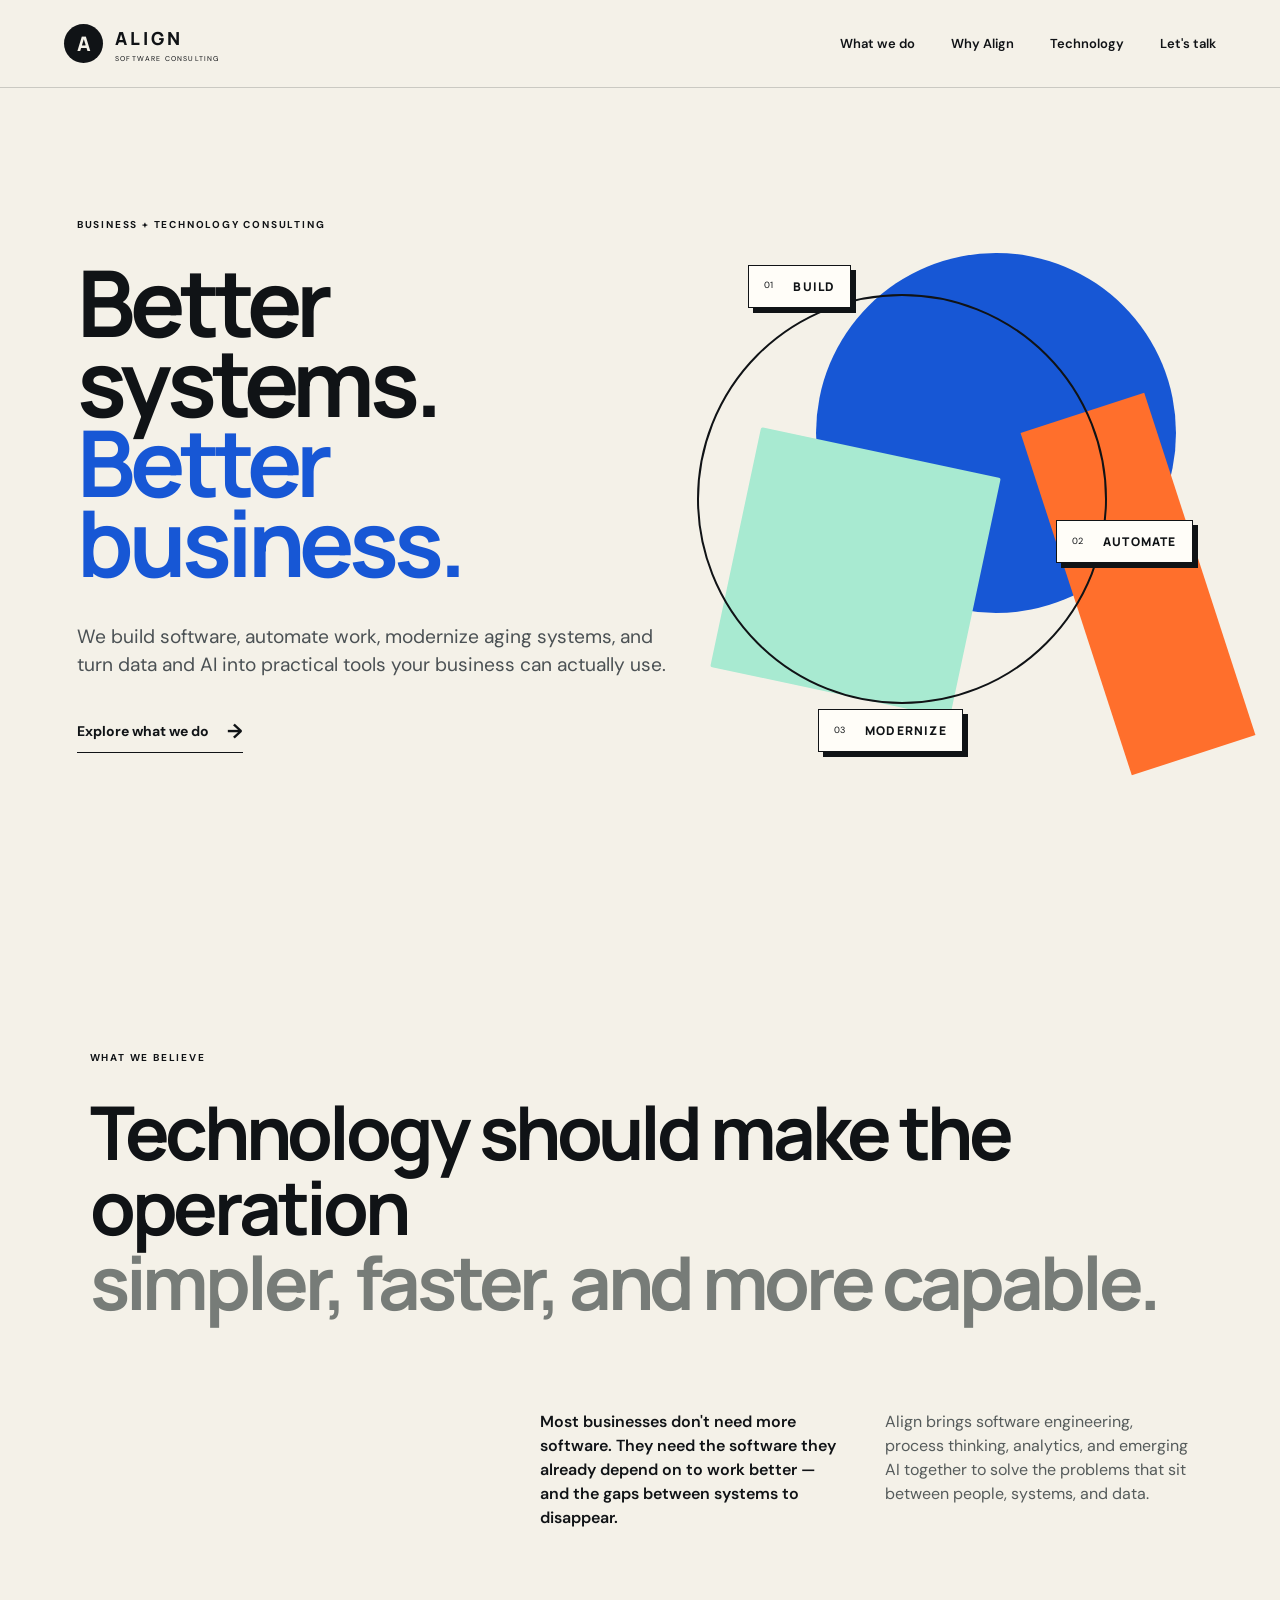
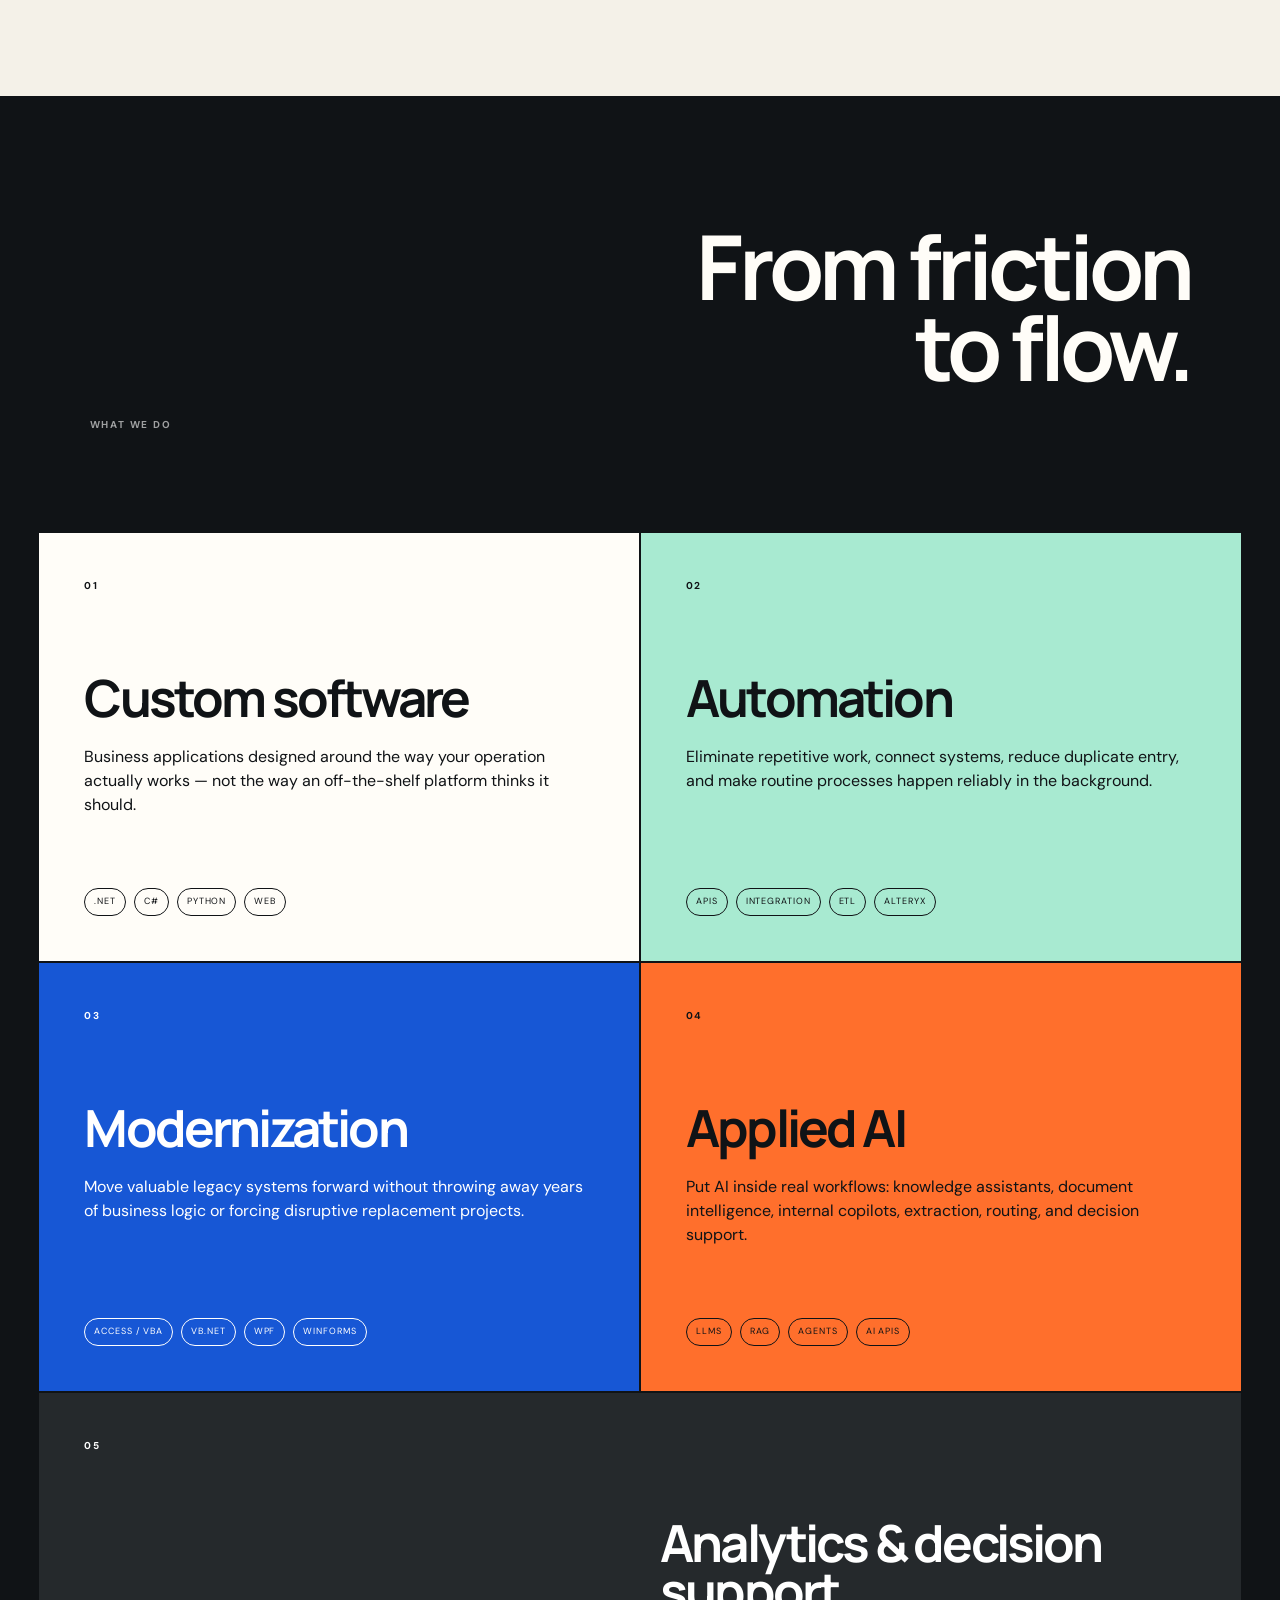
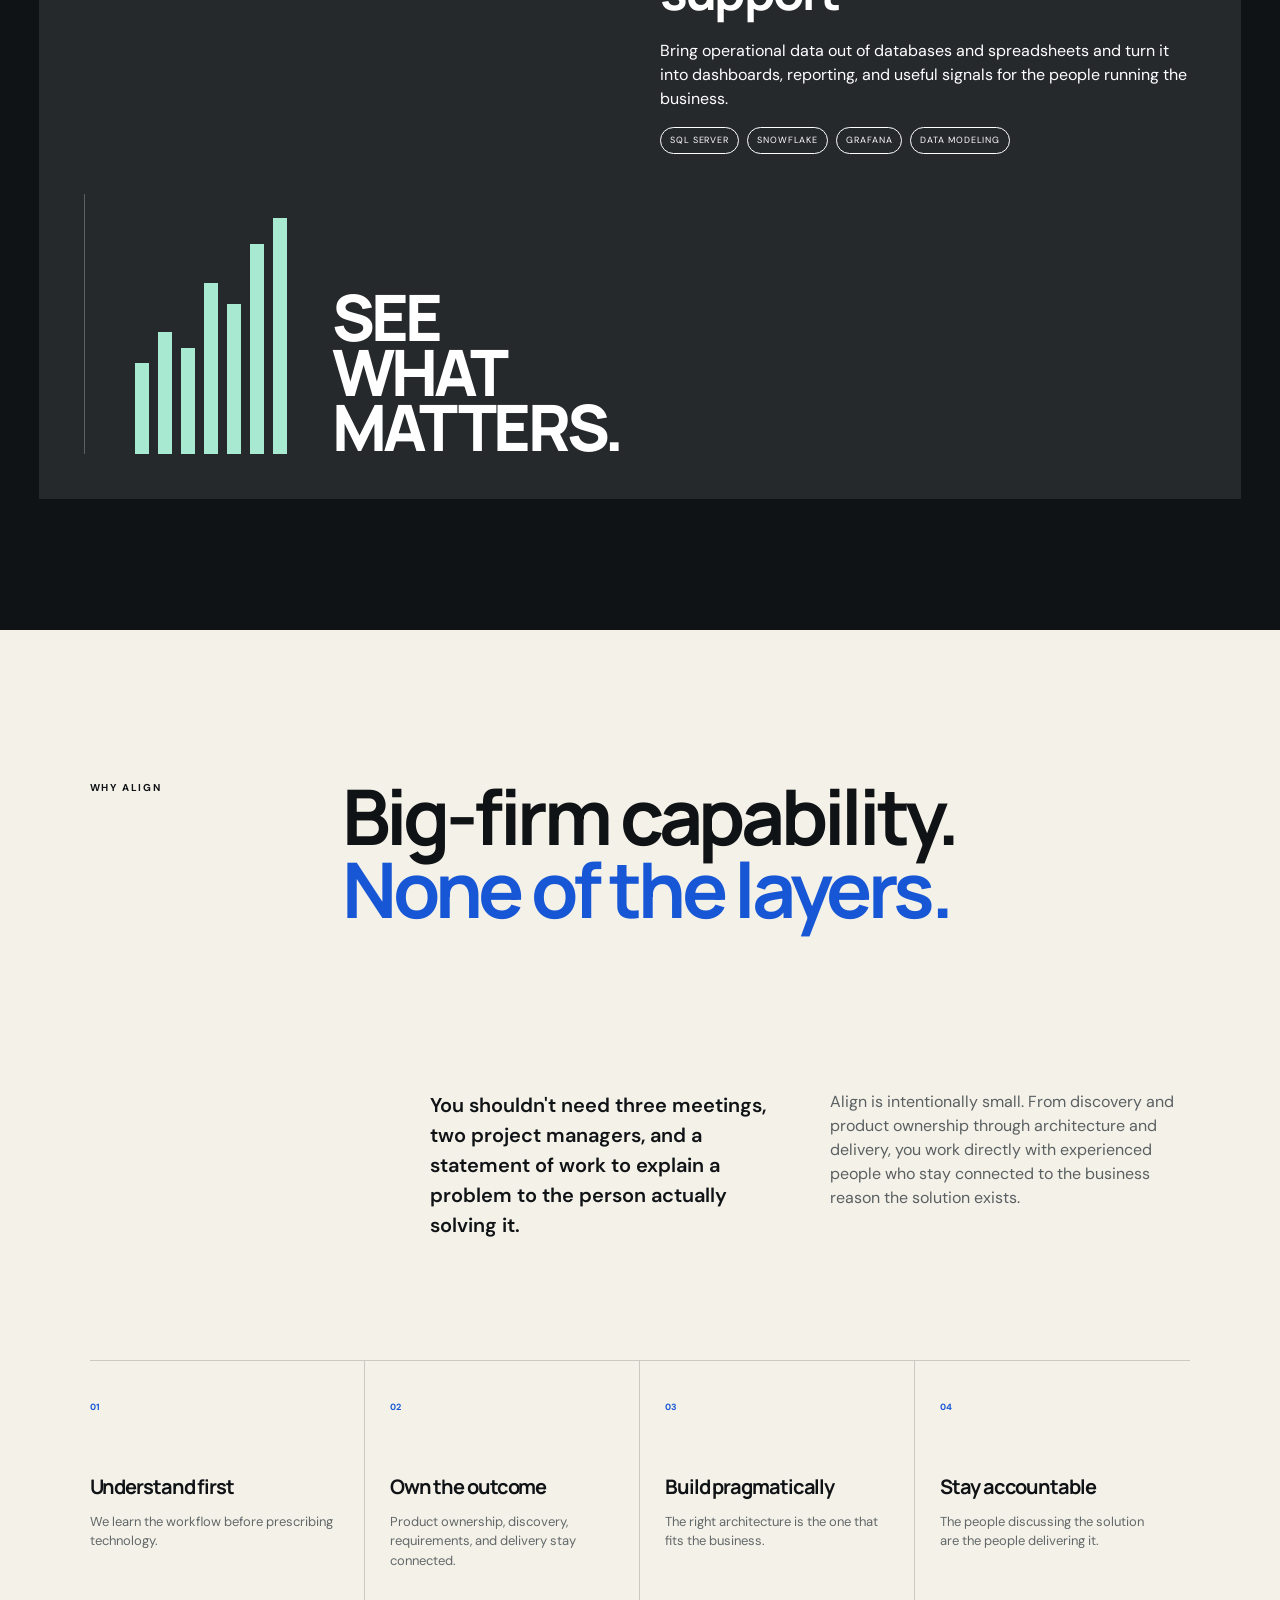
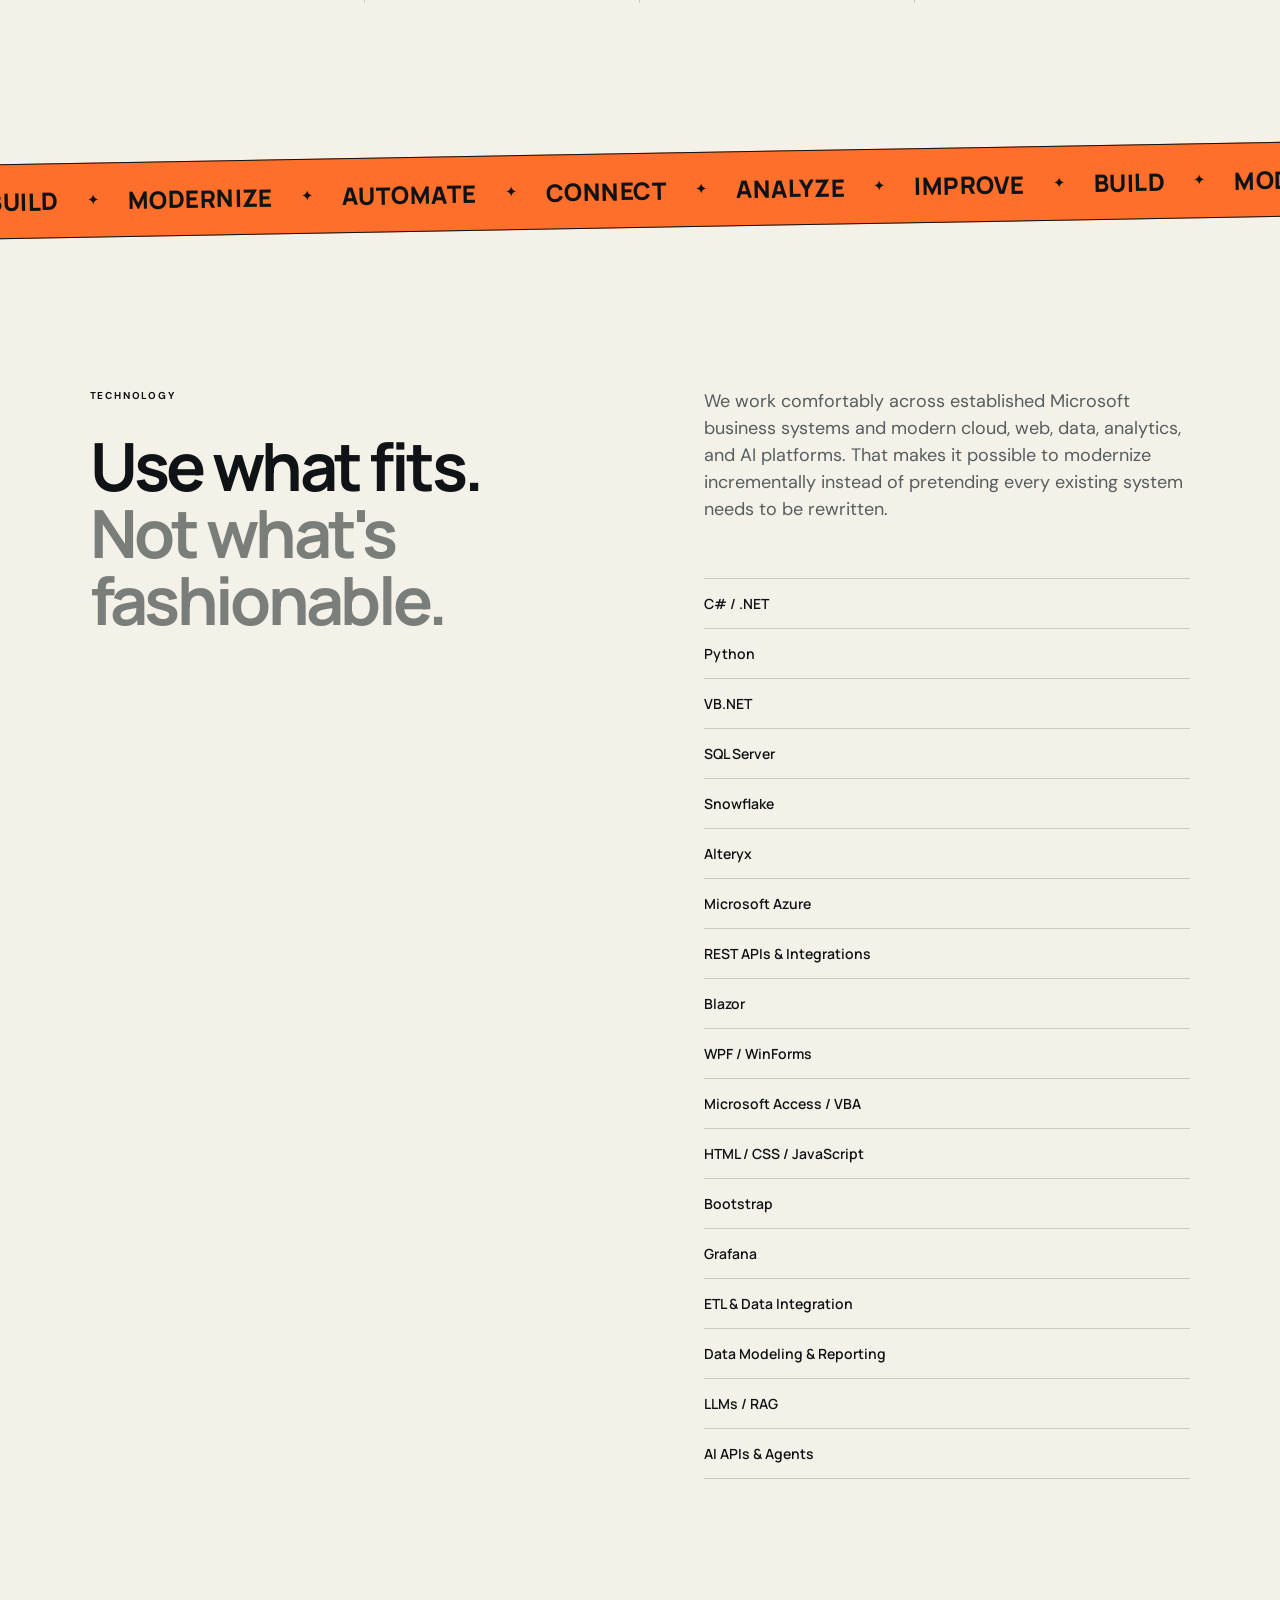
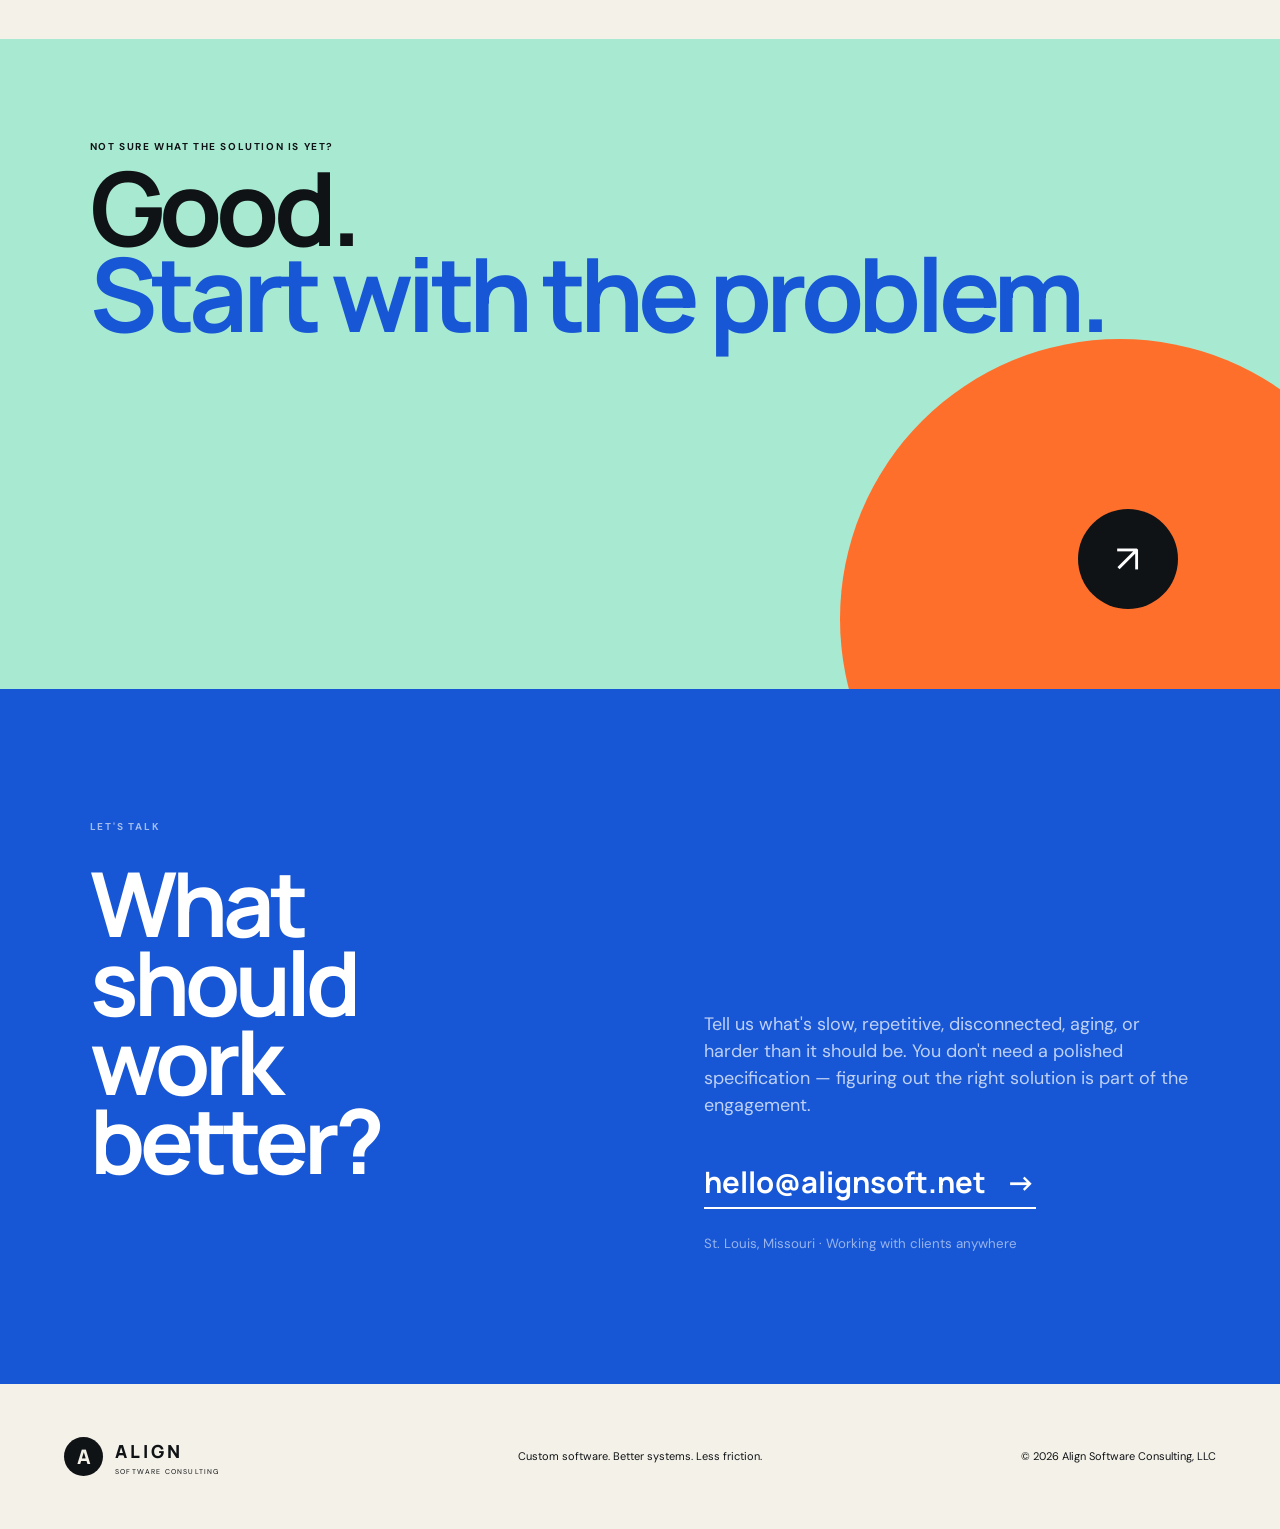
==== commit 74706362: "Add skills to main page" ====
--- a/index.html
+++ b/index.html
@@ -16,13 +16,17 @@
       <span class="logo-mark">A</span>
       <span class="logo-text"><b>ALIGN</b><small>SOFTWARE CONSULTING</small></span>
     </a>
+
     <nav id="nav">
       <a href="#work">What we do</a>
       <a href="#why">Why Align</a>
       <a href="#technology">Technology</a>
       <a href="#contact">Let's talk</a>
     </nav>
-    <button class="menu" aria-label="Open menu" aria-expanded="false"><span></span><span></span></button>
+
+    <button class="menu" aria-label="Open menu" aria-expanded="false">
+      <span></span><span></span>
+    </button>
   </header>
 
   <main id="top">
@@ -30,56 +34,222 @@
       <div class="hero-copy">
         <p class="kicker">Business + Technology Consulting</p>
         <h1>Better systems.<br><span>Better business.</span></h1>
-        <p class="lede">We build software, automate work, modernize aging systems, and turn data and AI into practical tools your business can actually use.</p>
+        <p class="lede">
+          We build software, automate work, modernize aging systems, and turn data and AI
+          into practical tools your business can actually use.
+        </p>
         <a class="arrow-link" href="#work">Explore what we do <span>→</span></a>
       </div>
+
       <div class="hero-art" aria-hidden="true">
-        <div class="shape shape-blue"></div><div class="shape shape-mint"></div><div class="shape shape-orange"></div><div class="shape shape-ring"></div>
-        <div class="floating-label label-one"><small>01</small><strong>BUILD</strong></div>
-        <div class="floating-label label-two"><small>02</small><strong>AUTOMATE</strong></div>
-        <div class="floating-label label-three"><small>03</small><strong>MODERNIZE</strong></div>
+        <div class="shape shape-blue"></div>
+        <div class="shape shape-mint"></div>
+        <div class="shape shape-orange"></div>
+        <div class="shape shape-ring"></div>
+        <div class="floating-label label-one">
+          <small>01</small><strong>BUILD</strong>
+        </div>
+        <div class="floating-label label-two">
+          <small>02</small><strong>AUTOMATE</strong>
+        </div>
+        <div class="floating-label label-three">
+          <small>03</small><strong>MODERNIZE</strong>
+        </div>
       </div>
     </section>
 
     <section class="statement">
       <p class="eyebrow">What we believe</p>
-      <h2>Technology should make the operation <span>simpler, faster, and more capable.</span></h2>
+      <h2>
+        Technology should make the operation
+        <span>simpler, faster, and more capable.</span>
+      </h2>
       <div class="statement-copy">
-        <p>Most businesses don't need more software. They need the software they already depend on to work better — and the gaps between systems to disappear.</p>
-        <p>Align brings software engineering, process thinking, analytics, and emerging AI together to solve the problems that sit between people, systems, and data.</p>
+        <p>
+          Most businesses don't need more software. They need the software they already
+          depend on to work better — and the gaps between systems to disappear.
+        </p>
+        <p>
+          Align brings software engineering, process thinking, analytics, and emerging AI
+          together to solve the problems that sit between people, systems, and data.
+        </p>
       </div>
     </section>
 
     <section id="work" class="work">
-      <div class="work-head"><p class="eyebrow light">What we do</p><h2>From friction<br>to flow.</h2></div>
+      <div class="work-head">
+        <p class="eyebrow light">What we do</p>
+        <h2>From friction<br>to flow.</h2>
+      </div>
+
       <div class="work-grid">
-        <article class="capability white"><span class="num">01</span><h3>Custom software</h3><p>Business applications designed around the way your operation actually works — not the way an off-the-shelf platform thinks it should.</p><div class="tags"><span>.NET</span><span>C#</span><span>SQL</span><span>Web</span></div></article>
-        <article class="capability mint"><span class="num">02</span><h3>Automation</h3><p>Eliminate repetitive work, connect systems, reduce duplicate entry, and make routine processes happen reliably in the background.</p><div class="tags"><span>APIs</span><span>Integration</span><span>ETL</span><span>Cloud</span></div></article>
-        <article class="capability blue"><span class="num">03</span><h3>Modernization</h3><p>Move valuable legacy systems forward without throwing away years of business logic or forcing disruptive replacement projects.</p><div class="tags"><span>Access</span><span>WinForms</span><span>Azure</span><span>Blazor</span></div></article>
-        <article class="capability orange"><span class="num">04</span><h3>Applied AI</h3><p>Put AI inside real workflows: knowledge assistants, document intelligence, internal copilots, extraction, routing, and decision support.</p><div class="tags"><span>LLMs</span><span>RAG</span><span>Agents</span><span>AI APIs</span></div></article>
-        <article class="capability charcoal wide"><span class="num">05</span><div><h3>Analytics & decision support</h3><p>Bring operational data out of databases and spreadsheets and turn it into dashboards, reporting, and useful signals for the people running the business.</p></div><div class="metric-art" aria-hidden="true"><div class="metric-line"><i style="--h:35%"></i><i style="--h:47%"></i><i style="--h:41%"></i><i style="--h:66%"></i><i style="--h:58%"></i><i style="--h:81%"></i><i style="--h:91%"></i></div><strong>SEE<br>WHAT<br>MATTERS.</strong></div></article>
+        <article class="capability white">
+          <span class="num">01</span>
+          <h3>Custom software</h3>
+          <p>
+            Business applications designed around the way your operation actually works —
+            not the way an off-the-shelf platform thinks it should.
+          </p>
+          <div class="tags"><span>.NET</span><span>C#</span><span>Python</span><span>Web</span></div>
+        </article>
+
+        <article class="capability mint">
+          <span class="num">02</span>
+          <h3>Automation</h3>
+          <p>
+            Eliminate repetitive work, connect systems, reduce duplicate entry, and make
+            routine processes happen reliably in the background.
+          </p>
+          <div class="tags"><span>APIs</span><span>Integration</span><span>ETL</span><span>Alteryx</span></div>
+        </article>
+
+        <article class="capability blue">
+          <span class="num">03</span>
+          <h3>Modernization</h3>
+          <p>
+            Move valuable legacy systems forward without throwing away years of business
+            logic or forcing disruptive replacement projects.
+          </p>
+          <div class="tags"><span>Access / VBA</span><span>VB.NET</span><span>WPF</span><span>WinForms</span></div>
+        </article>
+
+        <article class="capability orange">
+          <span class="num">04</span>
+          <h3>Applied AI</h3>
+          <p>
+            Put AI inside real workflows: knowledge assistants, document intelligence,
+            internal copilots, extraction, routing, and decision support.
+          </p>
+          <div class="tags"><span>LLMs</span><span>RAG</span><span>Agents</span><span>AI APIs</span></div>
+        </article>
+
+        <article class="capability charcoal wide">
+          <span class="num">05</span>
+          <div>
+            <h3>Analytics & decision support</h3>
+            <p>
+              Bring operational data out of databases and spreadsheets and turn it into
+              dashboards, reporting, and useful signals for the people running the business.
+            </p>
+            <div class="tags"><span>SQL Server</span><span>Snowflake</span><span>Grafana</span><span>Data Modeling</span></div>
+          </div>
+          <div class="metric-art" aria-hidden="true">
+            <div class="metric-line"><i style="--h:35%"></i><i style="--h:47%"></i><i style="--h:41%"></i><i style="--h:66%"></i><i style="--h:58%"></i><i style="--h:81%"></i><i style="--h:91%"></i></div>
+            <strong>SEE<br>WHAT<br>MATTERS.</strong>
+          </div>
+        </article>
       </div>
     </section>
 
     <section id="why" class="why">
-      <div class="why-intro"><p class="eyebrow">Why Align</p><h2>Big-firm capability.<br><span>None of the layers.</span></h2></div>
-      <div class="why-copy"><p class="lead">You shouldn't need three meetings, two project managers, and a statement of work to explain a problem to the person actually solving it.</p><p>Align is intentionally small. That means direct collaboration, less overhead, faster decisions, and technical work that stays connected to the business reason it exists.</p></div>
-      <div class="principles"><div><span>01</span><h4>Understand first</h4><p>We learn the workflow before prescribing technology.</p></div><div><span>02</span><h4>Simplify</h4><p>We remove unnecessary steps before automating them.</p></div><div><span>03</span><h4>Build pragmatically</h4><p>The right architecture is the one that fits the business.</p></div><div><span>04</span><h4>Stay accountable</h4><p>The people discussing the solution are the people delivering it.</p></div></div>
-    </section>
-
-    <section class="band"><div class="band-track"><span>BUILD</span><i>✦</i><span>MODERNIZE</span><i>✦</i><span>AUTOMATE</span><i>✦</i><span>CONNECT</span><i>✦</i><span>ANALYZE</span><i>✦</i><span>IMPROVE</span><i>✦</i><span>BUILD</span><i>✦</i><span>MODERNIZE</span><i>✦</i><span>AUTOMATE</span><i>✦</i><span>CONNECT</span><i>✦</i></div></section>
+      <div class="why-intro">
+        <p class="eyebrow">Why Align</p>
+        <h2>Big-firm capability.<br><span>None of the layers.</span></h2>
+      </div>
+
+      <div class="why-copy">
+        <p class="lead">
+          You shouldn't need three meetings, two project managers, and a statement of work
+          to explain a problem to the person actually solving it.
+        </p>
+        <p>
+          Align is intentionally small. From discovery and product ownership through
+          architecture and delivery, you work directly with experienced people who stay
+          connected to the business reason the solution exists.
+        </p>
+      </div>
+
+      <div class="principles">
+        <div><span>01</span><h4>Understand first</h4><p>We learn the workflow before prescribing technology.</p></div>
+        <div><span>02</span><h4>Own the outcome</h4><p>Product ownership, discovery, requirements, and delivery stay connected.</p></div>
+        <div><span>03</span><h4>Build pragmatically</h4><p>The right architecture is the one that fits the business.</p></div>
+        <div><span>04</span><h4>Stay accountable</h4><p>The people discussing the solution are the people delivering it.</p></div>
+      </div>
+    </section>
+
+    <section class="band">
+      <div class="band-track">
+        <span>BUILD</span><i>✦</i>
+        <span>MODERNIZE</span><i>✦</i>
+        <span>AUTOMATE</span><i>✦</i>
+        <span>CONNECT</span><i>✦</i>
+        <span>ANALYZE</span><i>✦</i>
+        <span>IMPROVE</span><i>✦</i>
+        <span>BUILD</span><i>✦</i>
+        <span>MODERNIZE</span><i>✦</i>
+        <span>AUTOMATE</span><i>✦</i>
+        <span>CONNECT</span><i>✦</i>
+      </div>
+    </section>
 
     <section id="technology" class="technology">
-      <div class="tech-title"><p class="eyebrow">Technology</p><h2>Use what fits.<br><span>Not what's fashionable.</span></h2></div>
-      <div class="tech-copy"><p>We work comfortably across established Microsoft business systems and modern cloud, web, analytics, and AI platforms. That makes it possible to modernize incrementally instead of pretending every existing system needs to be rewritten.</p><div class="stack"><span>C# / .NET</span><span>SQL Server</span><span>Azure</span><span>REST APIs</span><span>Blazor</span><span>Microsoft Access / VBA</span><span>Grafana</span><span>AI / LLMs</span></div></div>
-    </section>
-
-    <section class="callout"><div class="callout-shape"></div><p>Not sure what the solution is yet?</p><h2>Good.<br><span>Start with the problem.</span></h2><a href="#contact" class="circle-link" aria-label="Contact Align">↗</a></section>
-
-    <section id="contact" class="contact"><p class="eyebrow light">Let's talk</p><div class="contact-grid"><h2>What should<br>work better?</h2><div><p>Tell us what's slow, repetitive, disconnected, aging, or harder than it should be. You don't need a polished specification — figuring out the right solution is part of the engagement.</p><a href="mailto:hello@alignsoft.net">hello@alignsoft.net <span>→</span></a><small>St. Louis, Missouri · Working with clients anywhere</small></div></div></section>
+      <div class="tech-title">
+        <p class="eyebrow">Technology</p>
+        <h2>Use what fits.<br><span>Not what's fashionable.</span></h2>
+      </div>
+
+      <div class="tech-copy">
+        <p>
+          We work comfortably across established Microsoft business systems and modern cloud,
+          web, data, analytics, and AI platforms. That makes it possible to modernize
+          incrementally instead of pretending every existing system needs to be rewritten.
+        </p>
+        <div class="stack">
+          <span>C# / .NET</span>
+          <span>Python</span>
+          <span>VB.NET</span>
+          <span>SQL Server</span>
+          <span>Snowflake</span>
+          <span>Alteryx</span>
+          <span>Microsoft Azure</span>
+          <span>REST APIs & Integrations</span>
+          <span>Blazor</span>
+          <span>WPF / WinForms</span>
+          <span>Microsoft Access / VBA</span>
+          <span>HTML / CSS / JavaScript</span>
+          <span>Bootstrap</span>
+          <span>Grafana</span>
+          <span>ETL & Data Integration</span>
+          <span>Data Modeling & Reporting</span>
+          <span>LLMs / RAG</span>
+          <span>AI APIs & Agents</span>
+        </div>
+      </div>
+    </section>
+
+    <section class="callout">
+      <div class="callout-shape"></div>
+      <p>Not sure what the solution is yet?</p>
+      <h2>Good.<br><span>Start with the problem.</span></h2>
+      <a href="#contact" class="circle-link" aria-label="Contact Align">↗</a>
+    </section>
+
+    <section id="contact" class="contact">
+      <p class="eyebrow light">Let's talk</p>
+      <div class="contact-grid">
+        <h2>What should<br>work better?</h2>
+        <div>
+          <p>
+            Tell us what's slow, repetitive, disconnected, aging, or harder than it should be.
+            You don't need a polished specification — figuring out the right solution is part
+            of the engagement.
+          </p>
+          <a href="mailto:hello@alignsoft.net">hello@alignsoft.net <span>→</span></a>
+          <small>St. Louis, Missouri · Working with clients anywhere</small>
+        </div>
+      </div>
+    </section>
   </main>
 
-  <footer><a class="logo dark-logo" href="#top"><span class="logo-mark">A</span><span class="logo-text"><b>ALIGN</b><small>SOFTWARE CONSULTING</small></span></a><p>Custom software. Better systems. Less friction.</p><span>© <span id="year"></span> Align Software Consulting, LLC</span></footer>
+  <footer>
+    <a class="logo dark-logo" href="#top">
+      <span class="logo-mark">A</span>
+      <span class="logo-text"><b>ALIGN</b><small>SOFTWARE CONSULTING</small></span>
+    </a>
+    <p>Custom software. Better systems. Less friction.</p>
+    <span>© <span id="year"></span> Align Software Consulting, LLC</span>
+  </footer>
+
   <script src="script.js"></script>
 </body>
 </html>
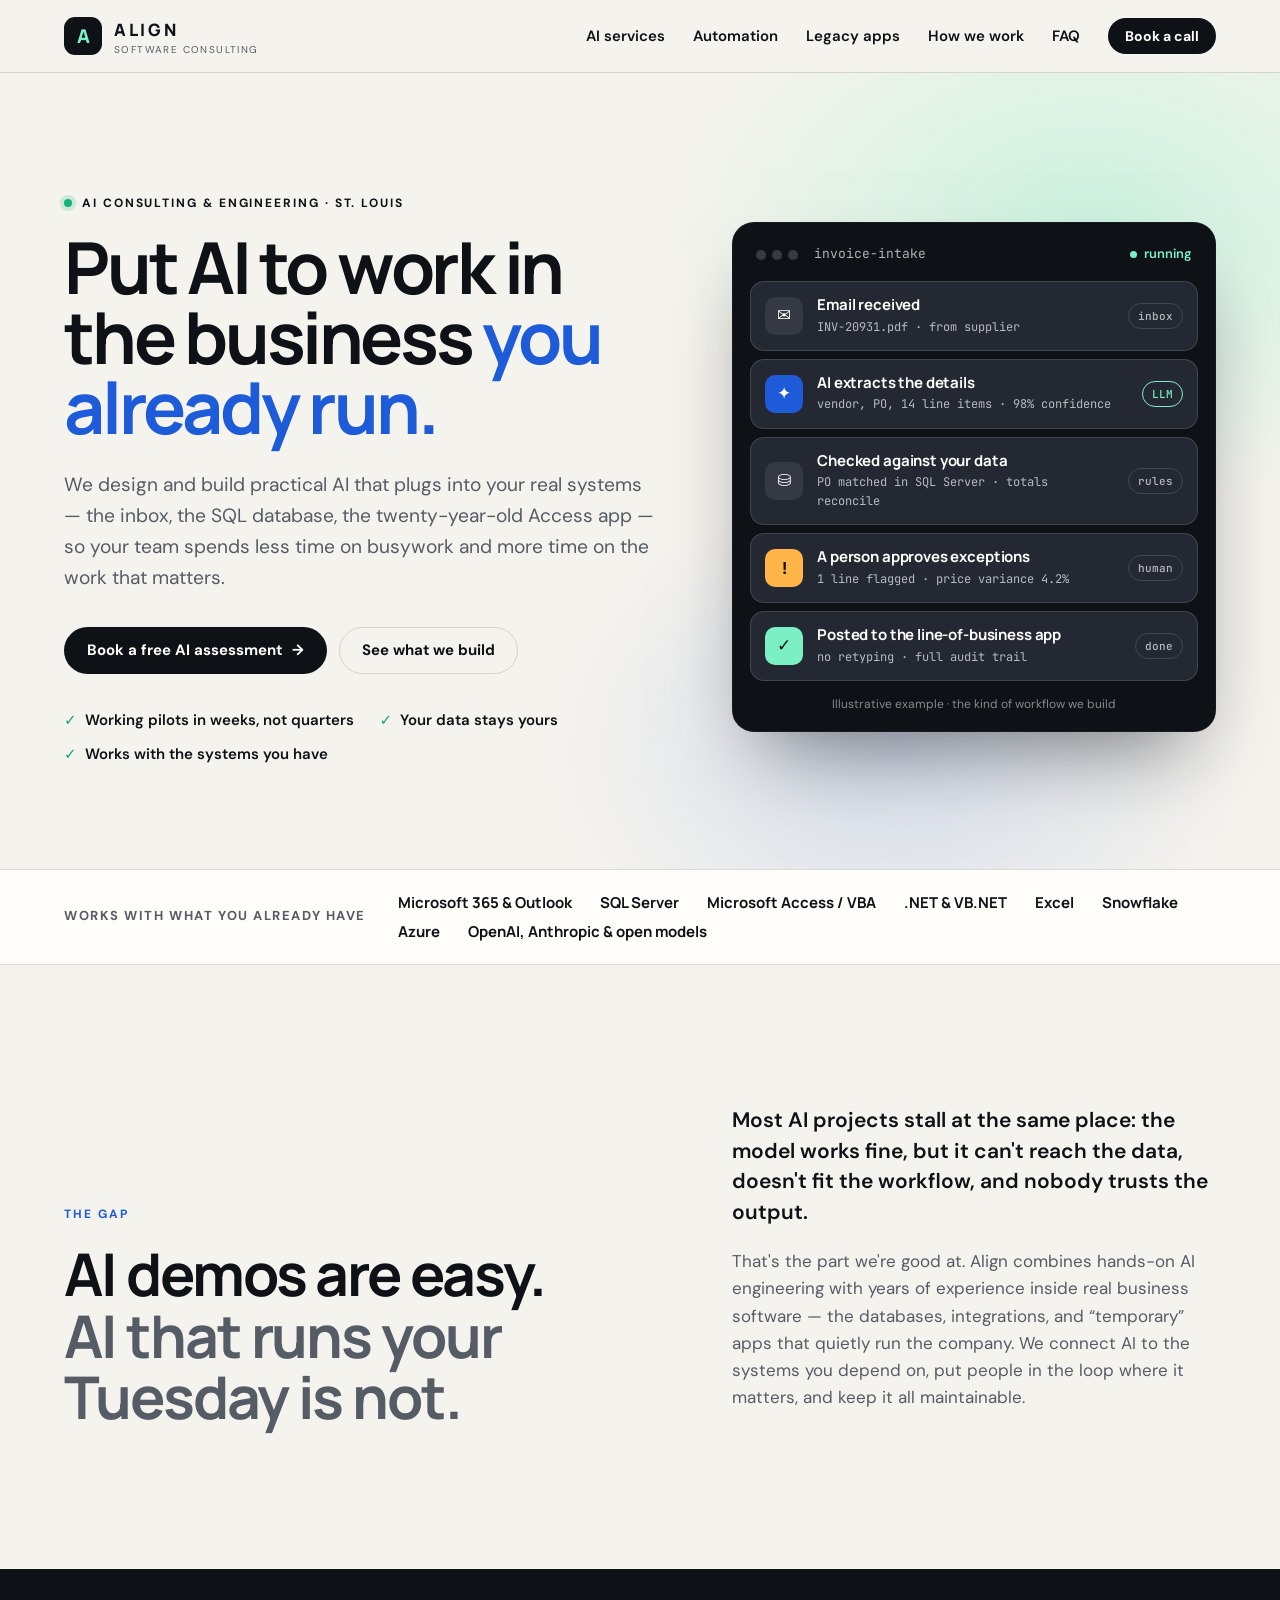
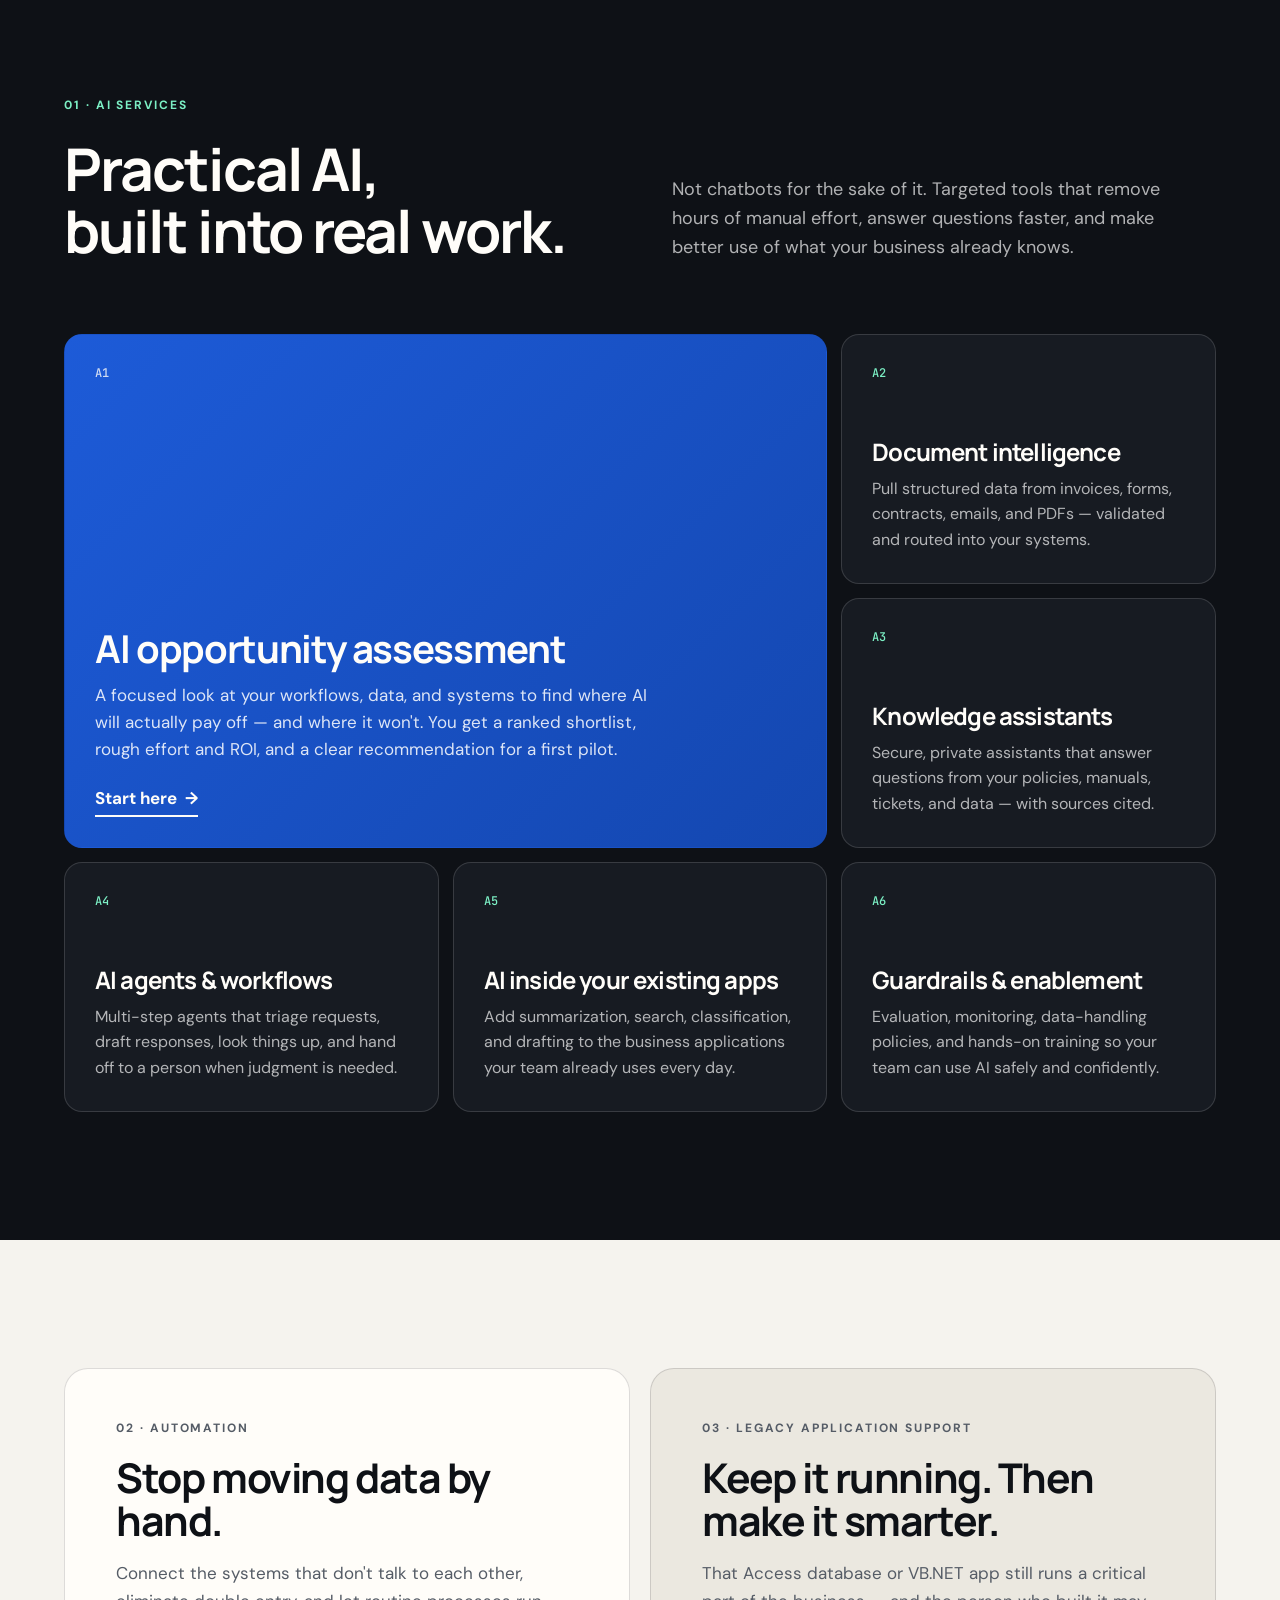
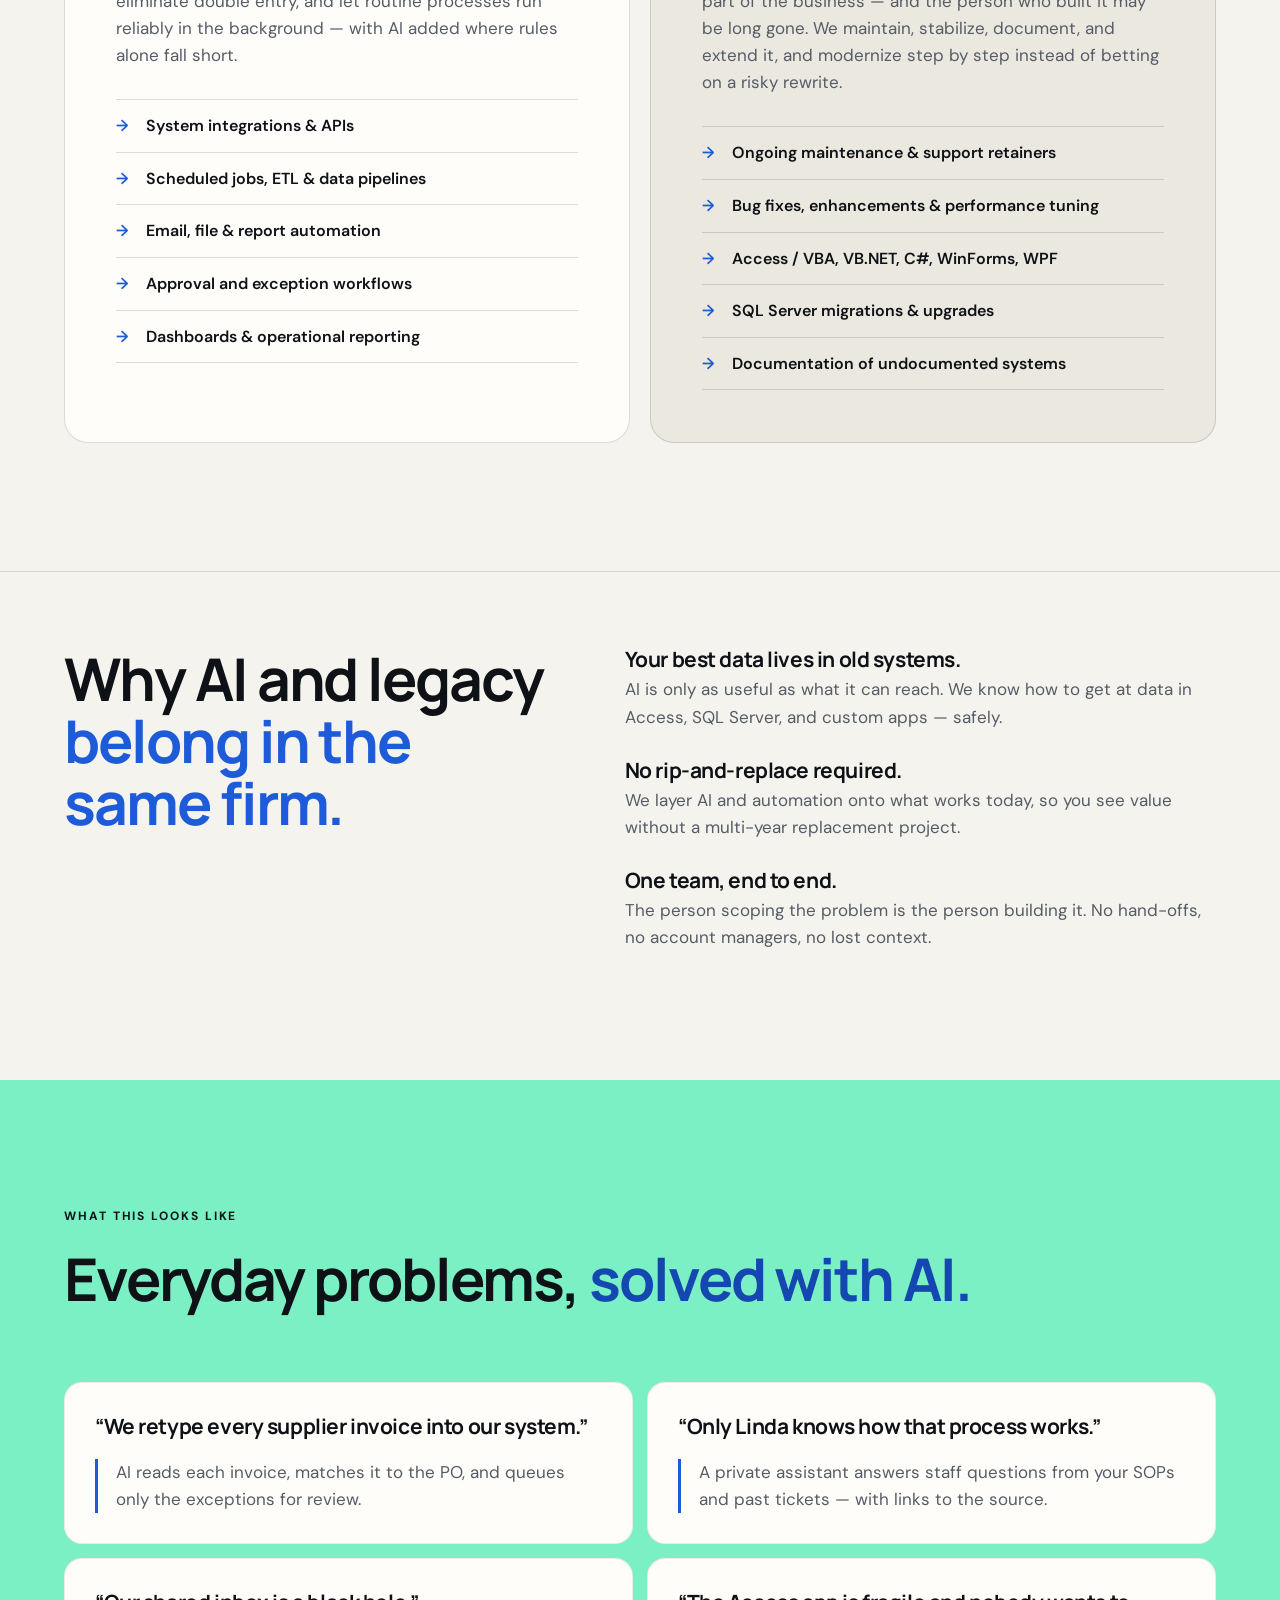
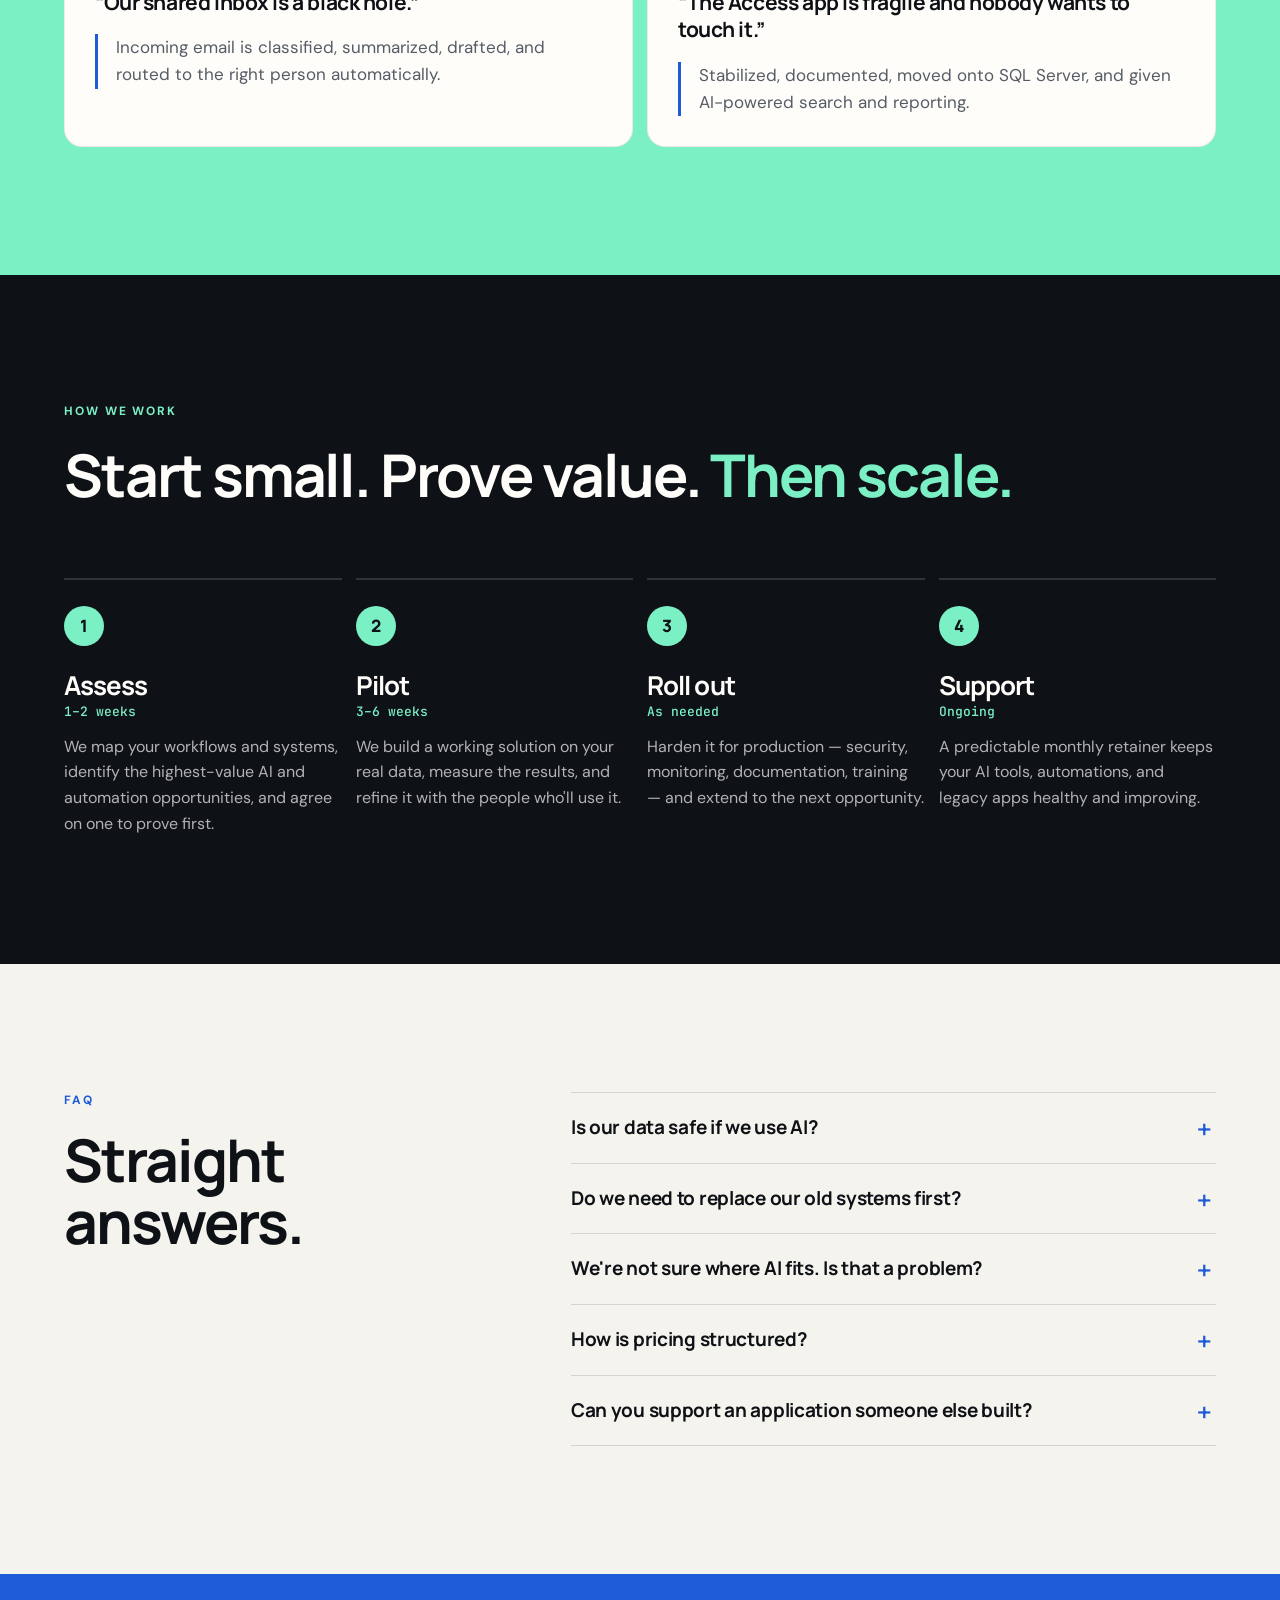
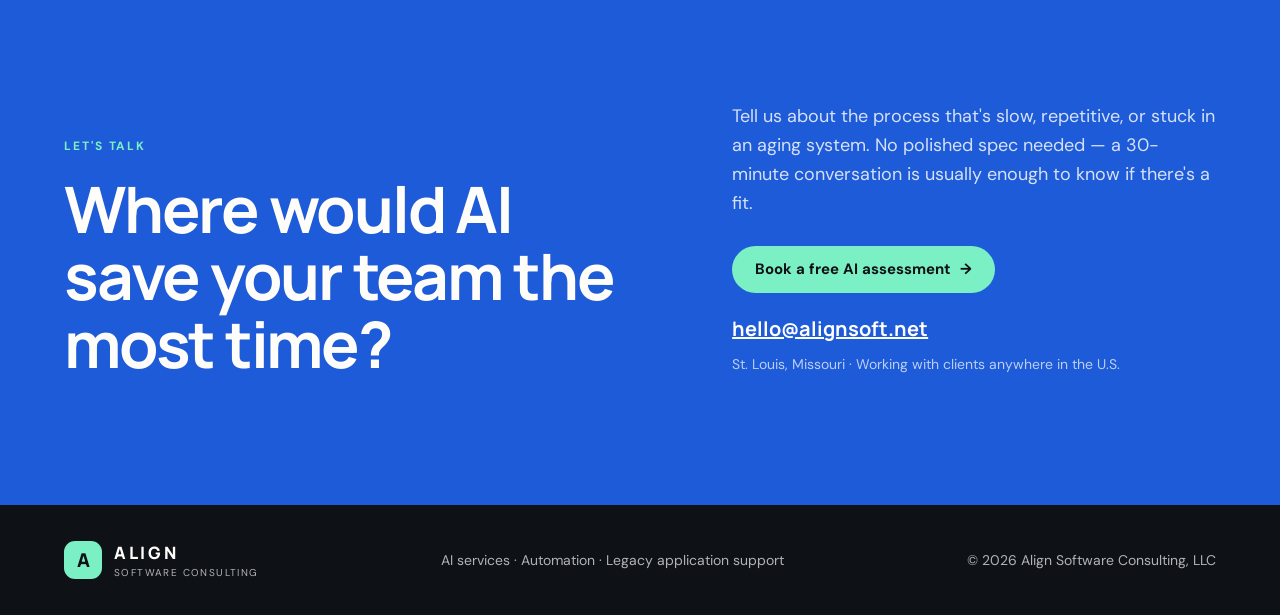
==== commit 56ba6863: "Redesign site around AI services, automation, and legacy app support - AI-first hero with an illustr" ====
--- a/index.html
+++ b/index.html
@@ -3,251 +3,406 @@
 <head>
   <meta charset="UTF-8" />
   <meta name="viewport" content="width=device-width, initial-scale=1.0" />
-  <meta name="description" content="Align Software Consulting builds custom software, modernizes legacy systems, automates workflows, and applies AI and analytics to real business problems." />
-  <title>Align Software Consulting | Build what works</title>
+  <title>Align Software Consulting | Practical AI, Automation &amp; Legacy App Support</title>
+  <meta name="description" content="Align Software Consulting helps small and mid-sized businesses put AI to work: document intelligence, knowledge assistants, AI agents, workflow automation, and support for the legacy business applications you already rely on." />
+  <link rel="canonical" href="https://www.alignsoft.net/" />
+  <meta name="theme-color" content="#0e1116" />
+
+  <meta property="og:type" content="website" />
+  <meta property="og:url" content="https://www.alignsoft.net/" />
+  <meta property="og:title" content="Align Software Consulting | Practical AI for the business you already run" />
+  <meta property="og:description" content="AI services, automation, and legacy application support — built around your real systems, data, and people." />
+  <meta name="twitter:card" content="summary" />
+
+  <link rel="icon" href="data:image/svg+xml,%3Csvg xmlns='http://www.w3.org/2000/svg' viewBox='0 0 64 64'%3E%3Crect width='64' height='64' rx='14' fill='%230e1116'/%3E%3Cpath d='M18 46 32 16l14 30M23 36h18' stroke='%237cf0c5' stroke-width='6' fill='none' stroke-linecap='round' stroke-linejoin='round'/%3E%3C/svg%3E" />
+
   <link rel="preconnect" href="https://fonts.googleapis.com">
   <link rel="preconnect" href="https://fonts.gstatic.com" crossorigin>
-  <link href="https://fonts.googleapis.com/css2?family=DM+Sans:wght@400;500;600;700&family=Manrope:wght@500;600;700;800&display=swap" rel="stylesheet">
+  <link href="https://fonts.googleapis.com/css2?family=DM+Sans:opsz,wght@9..40,400;9..40,500;9..40,600;9..40,700&family=Manrope:wght@500;600;700;800&family=JetBrains+Mono:wght@400;500&display=swap" rel="stylesheet">
   <link rel="stylesheet" href="styles.css" />
+
+  <script type="application/ld+json">
+  {
+    "@context": "https://schema.org",
+    "@type": "ProfessionalService",
+    "name": "Align Software Consulting, LLC",
+    "url": "https://www.alignsoft.net/",
+    "email": "hello@alignsoft.net",
+    "description": "AI services, business automation, and legacy business application maintenance.",
+    "areaServed": "United States",
+    "address": { "@type": "PostalAddress", "addressLocality": "St. Louis", "addressRegion": "MO", "addressCountry": "US" },
+    "knowsAbout": ["Artificial intelligence", "Large language models", "Retrieval-augmented generation", "AI agents", "Business process automation", "Legacy application modernization", "Microsoft Access", "VB.NET", "C#", ".NET", "SQL Server"]
+  }
+  </script>
 </head>
 <body>
-  <header>
-    <a class="logo" href="#top" aria-label="Align Software Consulting">
-      <span class="logo-mark">A</span>
-      <span class="logo-text"><b>ALIGN</b><small>SOFTWARE CONSULTING</small></span>
-    </a>
-
-    <nav id="nav">
-      <a href="#work">What we do</a>
-      <a href="#why">Why Align</a>
-      <a href="#technology">Technology</a>
-      <a href="#contact">Let's talk</a>
-    </nav>
-
-    <button class="menu" aria-label="Open menu" aria-expanded="false">
-      <span></span><span></span>
-    </button>
+  <a class="skip" href="#main">Skip to content</a>
+
+  <header class="site-header">
+    <div class="wrap header-inner">
+      <a class="logo" href="#top" aria-label="Align Software Consulting — home">
+        <span class="logo-mark" aria-hidden="true">A</span>
+        <span class="logo-text"><b>ALIGN</b><small>Software Consulting</small></span>
+      </a>
+
+      <nav id="nav" aria-label="Primary">
+        <a href="#ai">AI services</a>
+        <a href="#automation">Automation</a>
+        <a href="#legacy">Legacy apps</a>
+        <a href="#process">How we work</a>
+        <a href="#faq">FAQ</a>
+        <a class="btn btn-small nav-cta" href="#contact">Book a call</a>
+      </nav>
+
+      <button class="menu" aria-label="Open menu" aria-expanded="false" aria-controls="nav">
+        <span></span><span></span>
+      </button>
+    </div>
   </header>
 
-  <main id="top">
-    <section class="hero">
-      <div class="hero-copy">
-        <p class="kicker">Business + Technology Consulting</p>
-        <h1>Better systems.<br><span>Better business.</span></h1>
-        <p class="lede">
-          We build software, automate work, modernize aging systems, and turn data and AI
-          into practical tools your business can actually use.
-        </p>
-        <a class="arrow-link" href="#work">Explore what we do <span>→</span></a>
-      </div>
-
-      <div class="hero-art" aria-hidden="true">
-        <div class="shape shape-blue"></div>
-        <div class="shape shape-mint"></div>
-        <div class="shape shape-orange"></div>
-        <div class="shape shape-ring"></div>
-        <div class="floating-label label-one">
-          <small>01</small><strong>BUILD</strong>
-        </div>
-        <div class="floating-label label-two">
-          <small>02</small><strong>AUTOMATE</strong>
-        </div>
-        <div class="floating-label label-three">
-          <small>03</small><strong>MODERNIZE</strong>
-        </div>
-      </div>
-    </section>
-
-    <section class="statement">
-      <p class="eyebrow">What we believe</p>
-      <h2>
-        Technology should make the operation
-        <span>simpler, faster, and more capable.</span>
-      </h2>
-      <div class="statement-copy">
-        <p>
-          Most businesses don't need more software. They need the software they already
-          depend on to work better — and the gaps between systems to disappear.
-        </p>
-        <p>
-          Align brings software engineering, process thinking, analytics, and emerging AI
-          together to solve the problems that sit between people, systems, and data.
-        </p>
-      </div>
-    </section>
-
-    <section id="work" class="work">
-      <div class="work-head">
-        <p class="eyebrow light">What we do</p>
-        <h2>From friction<br>to flow.</h2>
-      </div>
-
-      <div class="work-grid">
-        <article class="capability white">
-          <span class="num">01</span>
-          <h3>Custom software</h3>
+  <main id="main">
+    <!-- HERO -->
+    <section class="hero" id="top">
+      <div class="wrap hero-grid">
+        <div class="hero-copy">
+          <p class="kicker"><span class="dot" aria-hidden="true"></span> AI consulting &amp; engineering · St. Louis</p>
+          <h1>Put AI to work in the business <em>you already run.</em></h1>
+          <p class="lede">
+            We design and build practical AI that plugs into your real systems — the inbox,
+            the SQL database, the twenty-year-old Access app — so your team spends less
+            time on busywork and more time on the work that matters.
+          </p>
+          <div class="hero-actions">
+            <a class="btn btn-primary" href="#contact">Book a free AI assessment <span aria-hidden="true">→</span></a>
+            <a class="btn btn-ghost" href="#ai">See what we build</a>
+          </div>
+          <ul class="hero-points">
+            <li>Working pilots in weeks, not quarters</li>
+            <li>Your data stays yours</li>
+            <li>Works with the systems you have</li>
+          </ul>
+        </div>
+
+        <figure class="flow-card" aria-label="Illustrative example of an AI-assisted invoice workflow">
+          <div class="flow-top">
+            <span class="flow-dots" aria-hidden="true"><i></i><i></i><i></i></span>
+            <span class="mono">invoice-intake</span>
+            <span class="live"><i aria-hidden="true"></i>running</span>
+          </div>
+          <ol class="flow-steps">
+            <li style="--d:0">
+              <span class="step-ico" aria-hidden="true">✉</span>
+              <div><b>Email received</b><small class="mono">INV-20931.pdf · from supplier</small></div>
+              <span class="tag">inbox</span>
+            </li>
+            <li style="--d:1">
+              <span class="step-ico is-ai" aria-hidden="true">✦</span>
+              <div><b>AI extracts the details</b><small class="mono">vendor, PO, 14 line items · 98% confidence</small></div>
+              <span class="tag tag-ai">LLM</span>
+            </li>
+            <li style="--d:2">
+              <span class="step-ico" aria-hidden="true">⛁</span>
+              <div><b>Checked against your data</b><small class="mono">PO matched in SQL Server · totals reconcile</small></div>
+              <span class="tag">rules</span>
+            </li>
+            <li style="--d:3">
+              <span class="step-ico warn" aria-hidden="true">!</span>
+              <div><b>A person approves exceptions</b><small class="mono">1 line flagged · price variance 4.2%</small></div>
+              <span class="tag">human</span>
+            </li>
+            <li style="--d:4">
+              <span class="step-ico ok" aria-hidden="true">✓</span>
+              <div><b>Posted to the line-of-business app</b><small class="mono">no retyping · full audit trail</small></div>
+              <span class="tag">done</span>
+            </li>
+          </ol>
+          <figcaption>Illustrative example · the kind of workflow we build</figcaption>
+        </figure>
+      </div>
+    </section>
+
+    <!-- STACK STRIP -->
+    <section class="strip" aria-label="Systems we work with">
+      <div class="wrap strip-inner">
+        <p>Works with what you already have</p>
+        <ul>
+          <li>Microsoft 365 &amp; Outlook</li>
+          <li>SQL Server</li>
+          <li>Microsoft Access / VBA</li>
+          <li>.NET &amp; VB.NET</li>
+          <li>Excel</li>
+          <li>Snowflake</li>
+          <li>Azure</li>
+          <li>OpenAI, Anthropic &amp; open models</li>
+        </ul>
+      </div>
+    </section>
+
+    <!-- PROBLEM / POSITIONING -->
+    <section class="position">
+      <div class="wrap position-grid">
+        <div>
+          <p class="eyebrow">The gap</p>
+          <h2>AI demos are easy.<br><span>AI that runs your Tuesday is not.</span></h2>
+        </div>
+        <div class="position-copy">
+          <p class="lead">
+            Most AI projects stall at the same place: the model works fine, but it can't reach
+            the data, doesn't fit the workflow, and nobody trusts the output.
+          </p>
           <p>
-            Business applications designed around the way your operation actually works —
-            not the way an off-the-shelf platform thinks it should.
-          </p>
-          <div class="tags"><span>.NET</span><span>C#</span><span>Python</span><span>Web</span></div>
+            That's the part we're good at. Align combines hands-on AI engineering with years
+            of experience inside real business software — the databases, integrations, and
+            “temporary” apps that quietly run the company. We connect AI to the systems you
+            depend on, put people in the loop where it matters, and keep it all maintainable.
+          </p>
+        </div>
+      </div>
+    </section>
+
+    <!-- AI SERVICES -->
+    <section class="ai" id="ai">
+      <div class="wrap">
+        <div class="section-head">
+          <p class="eyebrow light">01 · AI services</p>
+          <h2>Practical AI,<br>built into real work.</h2>
+          <p class="section-sub">
+            Not chatbots for the sake of it. Targeted tools that remove hours of manual effort,
+            answer questions faster, and make better use of what your business already knows.
+          </p>
+        </div>
+
+        <div class="ai-grid">
+          <article class="svc svc-feature">
+            <span class="svc-num">A1</span>
+            <h3>AI opportunity assessment</h3>
+            <p>
+              A focused look at your workflows, data, and systems to find where AI will actually
+              pay off — and where it won't. You get a ranked shortlist, rough effort and ROI,
+              and a clear recommendation for a first pilot.
+            </p>
+            <a class="text-link" href="#contact">Start here <span aria-hidden="true">→</span></a>
+          </article>
+
+          <article class="svc">
+            <span class="svc-num">A2</span>
+            <h3>Document intelligence</h3>
+            <p>Pull structured data from invoices, forms, contracts, emails, and PDFs — validated and routed into your systems.</p>
+          </article>
+
+          <article class="svc">
+            <span class="svc-num">A3</span>
+            <h3>Knowledge assistants</h3>
+            <p>Secure, private assistants that answer questions from your policies, manuals, tickets, and data — with sources cited.</p>
+          </article>
+
+          <article class="svc">
+            <span class="svc-num">A4</span>
+            <h3>AI agents &amp; workflows</h3>
+            <p>Multi-step agents that triage requests, draft responses, look things up, and hand off to a person when judgment is needed.</p>
+          </article>
+
+          <article class="svc">
+            <span class="svc-num">A5</span>
+            <h3>AI inside your existing apps</h3>
+            <p>Add summarization, search, classification, and drafting to the business applications your team already uses every day.</p>
+          </article>
+
+          <article class="svc">
+            <span class="svc-num">A6</span>
+            <h3>Guardrails &amp; enablement</h3>
+            <p>Evaluation, monitoring, data-handling policies, and hands-on training so your team can use AI safely and confidently.</p>
+          </article>
+        </div>
+      </div>
+    </section>
+
+    <!-- AUTOMATION + LEGACY -->
+    <section class="pair">
+      <div class="wrap pair-grid">
+        <article class="pillar" id="automation">
+          <p class="eyebrow">02 · Automation</p>
+          <h2>Stop moving data by hand.</h2>
+          <p>
+            Connect the systems that don't talk to each other, eliminate double entry, and let
+            routine processes run reliably in the background — with AI added where rules alone
+            fall short.
+          </p>
+          <ul class="checks">
+            <li>System integrations &amp; APIs</li>
+            <li>Scheduled jobs, ETL &amp; data pipelines</li>
+            <li>Email, file &amp; report automation</li>
+            <li>Approval and exception workflows</li>
+            <li>Dashboards &amp; operational reporting</li>
+          </ul>
         </article>
 
-        <article class="capability mint">
-          <span class="num">02</span>
-          <h3>Automation</h3>
+        <article class="pillar pillar-legacy" id="legacy">
+          <p class="eyebrow">03 · Legacy application support</p>
+          <h2>Keep it running. Then make it smarter.</h2>
           <p>
-            Eliminate repetitive work, connect systems, reduce duplicate entry, and make
-            routine processes happen reliably in the background.
-          </p>
-          <div class="tags"><span>APIs</span><span>Integration</span><span>ETL</span><span>Alteryx</span></div>
+            That Access database or VB.NET app still runs a critical part of the business — and
+            the person who built it may be long gone. We maintain, stabilize, document, and
+            extend it, and modernize step by step instead of betting on a risky rewrite.
+          </p>
+          <ul class="checks">
+            <li>Ongoing maintenance &amp; support retainers</li>
+            <li>Bug fixes, enhancements &amp; performance tuning</li>
+            <li>Access / VBA, VB.NET, C#, WinForms, WPF</li>
+            <li>SQL Server migrations &amp; upgrades</li>
+            <li>Documentation of undocumented systems</li>
+          </ul>
         </article>
-
-        <article class="capability blue">
-          <span class="num">03</span>
-          <h3>Modernization</h3>
+      </div>
+    </section>
+
+    <!-- WHY THE COMBINATION -->
+    <section class="bridge">
+      <div class="wrap bridge-grid">
+        <h2>Why AI and legacy <span>belong in the same firm.</span></h2>
+        <div class="bridge-points">
+          <div>
+            <h3>Your best data lives in old systems.</h3>
+            <p>AI is only as useful as what it can reach. We know how to get at data in Access, SQL Server, and custom apps — safely.</p>
+          </div>
+          <div>
+            <h3>No rip-and-replace required.</h3>
+            <p>We layer AI and automation onto what works today, so you see value without a multi-year replacement project.</p>
+          </div>
+          <div>
+            <h3>One team, end to end.</h3>
+            <p>The person scoping the problem is the person building it. No hand-offs, no account managers, no lost context.</p>
+          </div>
+        </div>
+      </div>
+    </section>
+
+    <!-- USE CASES -->
+    <section class="cases">
+      <div class="wrap">
+        <div class="section-head dark">
+          <p class="eyebrow">What this looks like</p>
+          <h2>Everyday problems, <span>solved with AI.</span></h2>
+        </div>
+        <div class="case-grid">
+          <article class="case">
+            <p class="case-before">“We retype every supplier invoice into our system.”</p>
+            <p class="case-after">AI reads each invoice, matches it to the PO, and queues only the exceptions for review.</p>
+          </article>
+          <article class="case">
+            <p class="case-before">“Only Linda knows how that process works.”</p>
+            <p class="case-after">A private assistant answers staff questions from your SOPs and past tickets — with links to the source.</p>
+          </article>
+          <article class="case">
+            <p class="case-before">“Our shared inbox is a black hole.”</p>
+            <p class="case-after">Incoming email is classified, summarized, drafted, and routed to the right person automatically.</p>
+          </article>
+          <article class="case">
+            <p class="case-before">“The Access app is fragile and nobody wants to touch it.”</p>
+            <p class="case-after">Stabilized, documented, moved onto SQL Server, and given AI-powered search and reporting.</p>
+          </article>
+        </div>
+      </div>
+    </section>
+
+    <!-- PROCESS -->
+    <section class="process" id="process">
+      <div class="wrap">
+        <div class="section-head">
+          <p class="eyebrow light">How we work</p>
+          <h2>Start small. Prove value. <span>Then scale.</span></h2>
+        </div>
+        <ol class="steps">
+          <li>
+            <span class="step-n">1</span>
+            <h3>Assess</h3>
+            <p class="step-time">1–2 weeks</p>
+            <p>We map your workflows and systems, identify the highest-value AI and automation opportunities, and agree on one to prove first.</p>
+          </li>
+          <li>
+            <span class="step-n">2</span>
+            <h3>Pilot</h3>
+            <p class="step-time">3–6 weeks</p>
+            <p>We build a working solution on your real data, measure the results, and refine it with the people who'll use it.</p>
+          </li>
+          <li>
+            <span class="step-n">3</span>
+            <h3>Roll out</h3>
+            <p class="step-time">As needed</p>
+            <p>Harden it for production — security, monitoring, documentation, training — and extend to the next opportunity.</p>
+          </li>
+          <li>
+            <span class="step-n">4</span>
+            <h3>Support</h3>
+            <p class="step-time">Ongoing</p>
+            <p>A predictable monthly retainer keeps your AI tools, automations, and legacy apps healthy and improving.</p>
+          </li>
+        </ol>
+      </div>
+    </section>
+
+    <!-- FAQ -->
+    <section class="faq" id="faq">
+      <div class="wrap faq-grid">
+        <div>
+          <p class="eyebrow">FAQ</p>
+          <h2>Straight answers.</h2>
+        </div>
+        <div class="faq-list">
+          <details>
+            <summary>Is our data safe if we use AI?</summary>
+            <p>Yes — that's designed in from day one. We use business-grade AI services that don't train on your data, keep sensitive information inside your environment where required, and can use privately hosted models when the situation calls for it.</p>
+          </details>
+          <details>
+            <summary>Do we need to replace our old systems first?</summary>
+            <p>No. Most of our work connects AI and automation to the systems you already have. When modernization does make sense, we do it incrementally so the business never stops running.</p>
+          </details>
+          <details>
+            <summary>We're not sure where AI fits. Is that a problem?</summary>
+            <p>Not at all — that's what the assessment is for. Bring the tasks that are slow, repetitive, or error-prone and we'll tell you honestly where AI helps and where a simpler fix is better.</p>
+          </details>
+          <details>
+            <summary>How is pricing structured?</summary>
+            <p>Assessments and pilots are fixed-scope with a fixed price agreed up front. Ongoing maintenance and support is a monthly retainer sized to your needs.</p>
+          </details>
+          <details>
+            <summary>Can you support an application someone else built?</summary>
+            <p>Absolutely. Inheriting undocumented Access, VB.NET, and C# applications is a big part of what we do. We start by reviewing and documenting it, then fix what's urgent.</p>
+          </details>
+        </div>
+      </div>
+    </section>
+
+    <!-- CONTACT -->
+    <section class="contact" id="contact">
+      <div class="wrap contact-grid">
+        <div>
+          <p class="eyebrow light">Let's talk</p>
+          <h2>Where would AI save your team the most time?</h2>
+        </div>
+        <div class="contact-copy">
           <p>
-            Move valuable legacy systems forward without throwing away years of business
-            logic or forcing disruptive replacement projects.
-          </p>
-          <div class="tags"><span>Access / VBA</span><span>VB.NET</span><span>WPF</span><span>WinForms</span></div>
-        </article>
-
-        <article class="capability orange">
-          <span class="num">04</span>
-          <h3>Applied AI</h3>
-          <p>
-            Put AI inside real workflows: knowledge assistants, document intelligence,
-            internal copilots, extraction, routing, and decision support.
-          </p>
-          <div class="tags"><span>LLMs</span><span>RAG</span><span>Agents</span><span>AI APIs</span></div>
-        </article>
-
-        <article class="capability charcoal wide">
-          <span class="num">05</span>
-          <div>
-            <h3>Analytics & decision support</h3>
-            <p>
-              Bring operational data out of databases and spreadsheets and turn it into
-              dashboards, reporting, and useful signals for the people running the business.
-            </p>
-            <div class="tags"><span>SQL Server</span><span>Snowflake</span><span>Grafana</span><span>Data Modeling</span></div>
-          </div>
-          <div class="metric-art" aria-hidden="true">
-            <div class="metric-line"><i style="--h:35%"></i><i style="--h:47%"></i><i style="--h:41%"></i><i style="--h:66%"></i><i style="--h:58%"></i><i style="--h:81%"></i><i style="--h:91%"></i></div>
-            <strong>SEE<br>WHAT<br>MATTERS.</strong>
-          </div>
-        </article>
-      </div>
-    </section>
-
-    <section id="why" class="why">
-      <div class="why-intro">
-        <p class="eyebrow">Why Align</p>
-        <h2>Big-firm capability.<br><span>None of the layers.</span></h2>
-      </div>
-
-      <div class="why-copy">
-        <p class="lead">
-          You shouldn't need three meetings, two project managers, and a statement of work
-          to explain a problem to the person actually solving it.
-        </p>
-        <p>
-          Align is intentionally small. From discovery and product ownership through
-          architecture and delivery, you work directly with experienced people who stay
-          connected to the business reason the solution exists.
-        </p>
-      </div>
-
-      <div class="principles">
-        <div><span>01</span><h4>Understand first</h4><p>We learn the workflow before prescribing technology.</p></div>
-        <div><span>02</span><h4>Own the outcome</h4><p>Product ownership, discovery, requirements, and delivery stay connected.</p></div>
-        <div><span>03</span><h4>Build pragmatically</h4><p>The right architecture is the one that fits the business.</p></div>
-        <div><span>04</span><h4>Stay accountable</h4><p>The people discussing the solution are the people delivering it.</p></div>
-      </div>
-    </section>
-
-    <section class="band">
-      <div class="band-track">
-        <span>BUILD</span><i>✦</i>
-        <span>MODERNIZE</span><i>✦</i>
-        <span>AUTOMATE</span><i>✦</i>
-        <span>CONNECT</span><i>✦</i>
-        <span>ANALYZE</span><i>✦</i>
-        <span>IMPROVE</span><i>✦</i>
-        <span>BUILD</span><i>✦</i>
-        <span>MODERNIZE</span><i>✦</i>
-        <span>AUTOMATE</span><i>✦</i>
-        <span>CONNECT</span><i>✦</i>
-      </div>
-    </section>
-
-    <section id="technology" class="technology">
-      <div class="tech-title">
-        <p class="eyebrow">Technology</p>
-        <h2>Use what fits.<br><span>Not what's fashionable.</span></h2>
-      </div>
-
-      <div class="tech-copy">
-        <p>
-          We work comfortably across established Microsoft business systems and modern cloud,
-          web, data, analytics, and AI platforms. That makes it possible to modernize
-          incrementally instead of pretending every existing system needs to be rewritten.
-        </p>
-        <div class="stack">
-          <span>C# / .NET</span>
-          <span>Python</span>
-          <span>VB.NET</span>
-          <span>SQL Server</span>
-          <span>Snowflake</span>
-          <span>Alteryx</span>
-          <span>Microsoft Azure</span>
-          <span>REST APIs & Integrations</span>
-          <span>Blazor</span>
-          <span>WPF / WinForms</span>
-          <span>Microsoft Access / VBA</span>
-          <span>HTML / CSS / JavaScript</span>
-          <span>Bootstrap</span>
-          <span>Grafana</span>
-          <span>ETL & Data Integration</span>
-          <span>Data Modeling & Reporting</span>
-          <span>LLMs / RAG</span>
-          <span>AI APIs & Agents</span>
-        </div>
-      </div>
-    </section>
-
-    <section class="callout">
-      <div class="callout-shape"></div>
-      <p>Not sure what the solution is yet?</p>
-      <h2>Good.<br><span>Start with the problem.</span></h2>
-      <a href="#contact" class="circle-link" aria-label="Contact Align">↗</a>
-    </section>
-
-    <section id="contact" class="contact">
-      <p class="eyebrow light">Let's talk</p>
-      <div class="contact-grid">
-        <h2>What should<br>work better?</h2>
-        <div>
-          <p>
-            Tell us what's slow, repetitive, disconnected, aging, or harder than it should be.
-            You don't need a polished specification — figuring out the right solution is part
-            of the engagement.
-          </p>
-          <a href="mailto:hello@alignsoft.net">hello@alignsoft.net <span>→</span></a>
-          <small>St. Louis, Missouri · Working with clients anywhere</small>
+            Tell us about the process that's slow, repetitive, or stuck in an aging system.
+            No polished spec needed — a 30-minute conversation is usually enough to know if
+            there's a fit.
+          </p>
+          <a class="btn btn-light" href="mailto:hello@alignsoft.net?subject=AI%20assessment%20inquiry">Book a free AI assessment <span aria-hidden="true">→</span></a>
+          <a class="contact-email" href="mailto:hello@alignsoft.net">hello@alignsoft.net</a>
+          <small>St. Louis, Missouri · Working with clients anywhere in the U.S.</small>
         </div>
       </div>
     </section>
   </main>
 
-  <footer>
-    <a class="logo dark-logo" href="#top">
-      <span class="logo-mark">A</span>
-      <span class="logo-text"><b>ALIGN</b><small>SOFTWARE CONSULTING</small></span>
-    </a>
-    <p>Custom software. Better systems. Less friction.</p>
-    <span>© <span id="year"></span> Align Software Consulting, LLC</span>
+  <footer class="site-footer">
+    <div class="wrap footer-inner">
+      <a class="logo" href="#top" aria-label="Align Software Consulting — back to top">
+        <span class="logo-mark" aria-hidden="true">A</span>
+        <span class="logo-text"><b>ALIGN</b><small>Software Consulting</small></span>
+      </a>
+      <p>AI services · Automation · Legacy application support</p>
+      <span>© <span id="year">2026</span> Align Software Consulting, LLC</span>
+    </div>
   </footer>
 
   <script src="script.js"></script>
--- a/styles.css
+++ b/styles.css
@@ -1,16 +1,297 @@
-:root{--cream:#f4f1e8;--ink:#101316;--blue:#1757d5;--mint:#a8ead1;--orange:#ff6f2c;--white:#fffdf8;--line:rgba(16,19,22,.18)}
-*{box-sizing:border-box}html{scroll-behavior:smooth}body{margin:0;background:var(--cream);color:var(--ink);font-family:"DM Sans",sans-serif;line-height:1.5;overflow-x:hidden}a{color:inherit;text-decoration:none}h1,h2,h3,h4,p{margin-top:0}h1,h2,h3,h4{font-family:"Manrope",sans-serif;letter-spacing:-.055em}
-header{height:88px;display:flex;align-items:center;justify-content:space-between;padding:0 clamp(24px,5vw,76px);border-bottom:1px solid var(--line);position:absolute;width:100%;z-index:10}.logo{display:flex;align-items:center;gap:12px}.logo-mark{width:39px;height:39px;border-radius:50%;display:grid;place-items:center;background:var(--ink);color:var(--cream);font:800 20px "Manrope"}.logo-text{display:flex;flex-direction:column;line-height:1}.logo-text b{font:800 18px "Manrope";letter-spacing:.16em}.logo-text small{font-size:7px;letter-spacing:.17em;margin-top:5px}nav{display:flex;gap:36px;font-size:13px;font-weight:600}nav a{position:relative}nav a:after{content:"";position:absolute;left:0;right:100%;bottom:-7px;height:2px;background:var(--blue);transition:.25s}nav a:hover:after{right:0}.menu{display:none;background:none;border:0;width:40px;height:40px;position:relative}.menu span{position:absolute;left:8px;width:24px;height:1px;background:var(--ink)}.menu span:first-child{top:15px}.menu span:last-child{top:23px}
-.hero{min-height:760px;height:100vh;max-height:930px;display:grid;grid-template-columns:1.05fr .95fr;padding:140px clamp(24px,6vw,96px) 70px;position:relative;overflow:hidden}.hero-copy{align-self:center;z-index:2}.kicker,.eyebrow{text-transform:uppercase;letter-spacing:.18em;font-size:10px;font-weight:700;margin-bottom:30px}.hero h1{font-size:clamp(62px,7.2vw,116px);line-height:.87;margin:0;max-width:900px}.hero h1 span{color:var(--blue)}.lede{font-size:clamp(18px,1.5vw,23px);max-width:650px;margin:40px 0 36px;color:#4b5154}.arrow-link{display:inline-flex;align-items:center;gap:18px;padding-bottom:6px;border-bottom:1px solid var(--ink);font-weight:700;font-size:14px}.arrow-link span{font-size:20px}
-.hero-art{position:relative;min-height:580px;align-self:center}.shape{position:absolute}.shape-blue{width:360px;height:360px;border-radius:50%;background:var(--blue);right:5%;top:10%}.shape-mint{width:245px;height:245px;background:var(--mint);right:42%;top:44%;border-radius:2px;transform:rotate(12deg)}.shape-orange{width:130px;height:360px;background:var(--orange);right:0;top:36%;transform:rotate(-18deg)}.shape-ring{width:410px;height:410px;border:2px solid var(--ink);border-radius:50%;right:18%;top:17%}.floating-label{position:absolute;background:var(--white);border:1px solid var(--ink);padding:12px 15px;display:flex;gap:20px;align-items:center;box-shadow:5px 5px 0 var(--ink)}.floating-label small{font-size:9px}.floating-label strong{font:800 12px "Manrope";letter-spacing:.1em}.label-one{top:12%;left:15%}.label-two{top:56%;right:2%}.label-three{bottom:4%;left:28%}
-.statement{padding:150px clamp(24px,7vw,110px)}.statement h2{font-size:clamp(48px,5.8vw,88px);line-height:1.01;max-width:1250px}.statement h2 span{display:block;color:#777c78}.statement-copy{margin-top:90px;margin-left:auto;width:min(650px,100%);display:grid;grid-template-columns:1fr 1fr;gap:40px;color:#555b5b;font-size:16px}.statement-copy p:first-child{color:var(--ink);font-weight:600}
-.work{background:var(--ink);padding:130px clamp(18px,3vw,48px)}.work-head{color:var(--white);display:flex;justify-content:space-between;align-items:end;padding:0 clamp(6px,4vw,62px) 70px}.eyebrow.light{color:rgba(255,255,255,.6)}.work-head h2{font-size:clamp(62px,7vw,108px);line-height:.9;text-align:right}.work-grid{display:grid;grid-template-columns:repeat(2,1fr);max-width:1500px;margin:auto}.capability{min-height:430px;padding:45px;border:1px solid var(--ink);display:flex;flex-direction:column;position:relative}.capability .num{font-size:10px;font-weight:700;letter-spacing:.12em}.capability h3{font-size:clamp(38px,4vw,60px);line-height:.95;margin:80px 0 24px}.capability p{font-size:16px;max-width:540px}.tags{display:flex;gap:8px;flex-wrap:wrap;margin-top:auto}.tags span{font-size:9px;text-transform:uppercase;letter-spacing:.1em;border:1px solid currentColor;border-radius:99px;padding:6px 9px}.white{background:var(--white)}.mint{background:var(--mint)}.blue{background:var(--blue);color:white}.orange{background:var(--orange)}.charcoal{background:#25292c;color:white}.wide{grid-column:1/3;display:grid;grid-template-columns:1fr 1fr;gap:40px}.wide h3{margin-top:80px}.metric-art{align-self:stretch;display:flex;align-items:end;justify-content:space-between;border-left:1px solid rgba(255,255,255,.25);padding-left:50px}.metric-art strong{font:800 clamp(42px,5vw,76px)/.86 "Manrope";letter-spacing:-.06em}.metric-line{height:260px;display:flex;align-items:end;gap:9px}.metric-line i{height:var(--h);width:14px;background:var(--mint);display:block}
-.why{padding:150px clamp(24px,7vw,110px)}.why-intro{display:grid;grid-template-columns:.4fr 1.6fr;gap:40px}.why h2{font-size:clamp(50px,6vw,92px);line-height:.95}.why h2 span{color:var(--blue)}.why-copy{margin:100px 0 100px auto;max-width:760px;display:grid;grid-template-columns:1fr 1fr;gap:40px}.why-copy p{color:#5a6062}.why-copy .lead{font-size:20px;color:var(--ink);font-weight:600}.principles{display:grid;grid-template-columns:repeat(4,1fr);border-top:1px solid var(--line)}.principles>div{padding:32px 25px 20px 0;border-right:1px solid var(--line)}.principles>div:not(:first-child){padding-left:25px}.principles>div:last-child{border-right:0}.principles span{font-size:9px;color:var(--blue);font-weight:700}.principles h4{font-size:20px;margin:55px 0 10px}.principles p{font-size:13px;color:#626869}
-.band{background:var(--orange);overflow:hidden;border-top:1px solid var(--ink);border-bottom:1px solid var(--ink);transform:rotate(-1deg);width:102%;margin-left:-1%}.band-track{width:max-content;display:flex;gap:28px;align-items:center;padding:20px 0;animation:marquee 28s linear infinite}.band span{font:800 24px "Manrope";letter-spacing:.02em}.band i{font-style:normal;font-size:15px}@keyframes marquee{to{transform:translateX(-50%)}}
-.technology{padding:160px clamp(24px,7vw,110px);display:grid;grid-template-columns:1fr 1fr;gap:10vw}.tech-title h2{font-size:clamp(46px,5.2vw,80px);line-height:1}.tech-title h2 span{color:#7a7e7a}.tech-copy>p{font-size:18px;max-width:580px;color:#565d5e;margin-bottom:55px}.stack{border-top:1px solid var(--line)}.stack span{display:block;border-bottom:1px solid var(--line);padding:15px 0;font:600 14px "Manrope"}
-.callout{min-height:650px;background:var(--mint);padding:100px clamp(24px,7vw,110px);position:relative;overflow:hidden}.callout>p{text-transform:uppercase;letter-spacing:.16em;font-size:10px;font-weight:700}.callout h2{font-size:clamp(64px,8vw,128px);line-height:.84;position:relative;z-index:2}.callout h2 span{color:var(--blue)}.callout-shape{position:absolute;width:560px;height:560px;border-radius:50%;background:var(--orange);right:-120px;bottom:-210px}.circle-link{position:absolute;right:clamp(35px,8vw,130px);bottom:80px;width:100px;height:100px;border-radius:50%;background:var(--ink);color:white;display:grid;place-items:center;font-size:38px;z-index:3;transition:.25s}.circle-link:hover{transform:rotate(45deg)}
-.contact{background:var(--blue);color:white;padding:130px clamp(24px,7vw,110px)}.contact-grid{display:grid;grid-template-columns:1fr 1fr;gap:10vw}.contact h2{font-size:clamp(62px,7vw,105px);line-height:.88}.contact-grid>div{align-self:end;max-width:600px}.contact-grid p{font-size:18px;color:rgba(255,255,255,.72)}.contact-grid a{display:inline-flex;gap:20px;font:700 clamp(22px,2.3vw,34px) "Manrope";border-bottom:2px solid white;padding-bottom:5px;margin:25px 0}.contact-grid small{display:block;color:rgba(255,255,255,.55)}
-footer{display:grid;grid-template-columns:1fr 1fr 1fr;align-items:center;padding:45px clamp(24px,5vw,76px);min-height:145px;font-size:11px}footer p{text-align:center;margin:0}footer>span{text-align:right}.dark-logo .logo-mark{background:var(--ink);color:var(--cream)}
-@media(max-width:900px){nav{display:none}nav.open{display:flex;position:absolute;top:72px;left:15px;right:15px;background:var(--cream);border:1px solid var(--ink);padding:25px;flex-direction:column;z-index:20}.menu{display:block}.hero{height:auto;max-height:none;grid-template-columns:1fr;padding-top:140px}.hero-art{min-height:500px;margin-top:50px}.statement-copy,.why-copy,.technology,.contact-grid{grid-template-columns:1fr}.why-intro{grid-template-columns:1fr}.work-grid{grid-template-columns:1fr}.wide{grid-column:auto;grid-template-columns:1fr}.metric-art{border-left:0;border-top:1px solid rgba(255,255,255,.25);padding:40px 0 0;margin-top:40px}.principles{grid-template-columns:1fr 1fr}.principles>div:nth-child(2){border-right:0}.principles>div:nth-child(n+3){border-top:1px solid var(--line)}footer{grid-template-columns:1fr;justify-items:center;gap:25px;text-align:center}footer>span{text-align:center}}
-@media(max-width:600px){header{height:72px}.hero{padding:120px 22px 50px}.hero h1{font-size:clamp(56px,16vw,78px)}.hero-art{min-height:410px}.shape-blue{width:260px;height:260px;right:0}.shape-ring{width:300px;height:300px;right:10%;top:14%}.shape-mint{width:180px;height:180px;right:38%;top:47%}.shape-orange{width:90px;height:250px}.floating-label{padding:9px 10px}.statement,.why,.technology{padding:100px 22px}.statement-copy{margin-top:60px}.work{padding:90px 10px}.work-head{display:block;padding:0 12px 45px}.work-head h2{text-align:left}.capability{min-height:390px;padding:30px}.capability h3{margin-top:65px}.principles{grid-template-columns:1fr}.principles>div,.principles>div:not(:first-child){padding:28px 0;border-right:0;border-top:1px solid var(--line)}.principles h4{margin-top:25px}.callout{padding:80px 22px;min-height:560px}.circle-link{width:75px;height:75px;right:25px;bottom:45px}.contact{padding:100px 22px}}
-@media(prefers-reduced-motion:reduce){html{scroll-behavior:auto}.band-track{animation:none}}
+:root {
+  --paper: #f5f3ee;
+  --paper-2: #ebe8e0;
+  --white: #fffdf9;
+  --ink: #0e1116;
+  --ink-2: #171b22;
+  --ink-3: #232833;
+  --muted: #555c66;
+  --muted-light: rgba(255, 255, 255, .68);
+  --line: rgba(14, 17, 22, .14);
+  --line-light: rgba(255, 255, 255, .14);
+  --blue: #1d5bd8;
+  --blue-deep: #1447b0;
+  --signal: #7cf0c5;
+  --amber: #ffb547;
+  --radius: 18px;
+  --gutter: clamp(16px, 5vw, 72px);
+  --display: "Manrope", system-ui, sans-serif;
+  --body: "DM Sans", system-ui, sans-serif;
+  --mono: "JetBrains Mono", ui-monospace, SFMono-Regular, Menlo, monospace;
+}
+
+*, *::before, *::after { box-sizing: border-box; }
+html { scroll-behavior: smooth; scroll-padding-top: 84px; }
+body {
+  margin: 0;
+  background: var(--paper);
+  color: var(--ink);
+  font: 400 17px/1.6 var(--body);
+  -webkit-font-smoothing: antialiased;
+  overflow-x: clip;
+}
+a { color: inherit; }
+h1, h2, h3, p { margin-top: 0; }
+h1, h2, h3 { font-family: var(--display); letter-spacing: -.035em; line-height: 1.05; }
+h2 { font-size: clamp(34px, 4.6vw, 64px); margin-bottom: 0; }
+h2 span { color: var(--muted); }
+.mono { font-family: var(--mono); }
+.wrap { width: 100%; max-width: 1280px; margin: 0 auto; padding: 0 var(--gutter); }
+
+.skip { position: absolute; left: -9999px; top: 8px; background: var(--ink); color: var(--white); padding: 10px 14px; border-radius: 8px; z-index: 100; }
+.skip:focus { left: 8px; }
+:focus-visible { outline: 3px solid var(--blue); outline-offset: 3px; border-radius: 4px; }
+
+.eyebrow, .kicker {
+  font: 700 12px/1.4 var(--body);
+  text-transform: uppercase;
+  letter-spacing: .16em;
+  color: var(--blue);
+  margin-bottom: 20px;
+}
+.eyebrow.light { color: var(--signal); }
+
+/* Buttons */
+.btn {
+  display: inline-flex; align-items: center; gap: 10px;
+  padding: 15px 22px; border-radius: 999px;
+  font: 700 15px/1 var(--body); text-decoration: none;
+  border: 1.5px solid transparent;
+  transition: transform .2s, background .2s, border-color .2s, color .2s;
+}
+.btn:hover { transform: translateY(-1px); }
+.btn-primary { background: var(--ink); color: var(--white); }
+.btn-primary:hover { background: var(--blue); }
+.btn-ghost { border-color: var(--line); }
+.btn-ghost:hover { border-color: var(--ink); }
+.btn-light { background: var(--signal); color: var(--ink); }
+.btn-light:hover { background: var(--white); }
+.btn-small { padding: 10px 16px; font-size: 14px; }
+
+/* Header */
+.site-header {
+  position: sticky; top: 0; z-index: 50;
+  background: color-mix(in srgb, var(--paper) 86%, transparent);
+  backdrop-filter: saturate(1.4) blur(12px);
+  -webkit-backdrop-filter: saturate(1.4) blur(12px);
+  border-bottom: 1px solid var(--line);
+}
+.header-inner { height: 72px; display: flex; align-items: center; justify-content: space-between; gap: 24px; }
+.logo { display: flex; align-items: center; gap: 12px; text-decoration: none; }
+.logo-mark {
+  width: 38px; height: 38px; border-radius: 11px;
+  display: grid; place-items: center;
+  background: var(--ink); color: var(--signal);
+  font: 800 19px var(--display);
+}
+.logo-text { display: flex; flex-direction: column; line-height: 1; }
+.logo-text b { font: 800 17px var(--display); letter-spacing: .16em; }
+.logo-text small { font-size: 10px; letter-spacing: .14em; text-transform: uppercase; margin-top: 4px; color: var(--muted); }
+nav { display: flex; align-items: center; gap: 28px; font-size: 15px; font-weight: 600; }
+nav a { text-decoration: none; }
+nav a:not(.btn):hover { color: var(--blue); }
+.nav-cta { background: var(--ink); color: var(--white); }
+.nav-cta:hover { background: var(--blue); }
+.menu { display: none; background: none; border: 0; width: 44px; height: 44px; position: relative; cursor: pointer; }
+.menu span { position: absolute; left: 10px; width: 24px; height: 2px; background: var(--ink); transition: transform .2s, top .2s; }
+.menu span:first-child { top: 17px; }
+.menu span:last-child { top: 25px; }
+.menu[aria-expanded="true"] span:first-child { top: 21px; transform: rotate(45deg); }
+.menu[aria-expanded="true"] span:last-child { top: 21px; transform: rotate(-45deg); }
+
+/* Hero */
+.hero { padding: clamp(56px, 9vw, 120px) 0 clamp(64px, 8vw, 110px); position: relative; }
+.hero::before {
+  content: ""; position: absolute; inset: 0; z-index: -1;
+  background:
+    radial-gradient(600px 400px at 85% 20%, rgba(124, 240, 197, .35), transparent 70%),
+    radial-gradient(500px 380px at 70% 85%, rgba(29, 91, 216, .14), transparent 70%);
+}
+.hero-grid { display: grid; grid-template-columns: 1.1fr .9fr; gap: clamp(40px, 6vw, 88px); align-items: center; }
+.kicker { display: inline-flex; align-items: center; gap: 10px; color: var(--ink); }
+.dot { width: 8px; height: 8px; border-radius: 50%; background: #17b27a; box-shadow: 0 0 0 4px rgba(23, 178, 122, .18); }
+.hero h1 { font-size: clamp(42px, 5.6vw, 80px); line-height: .98; letter-spacing: -.045em; margin-bottom: 28px; }
+.hero h1 em { font-style: normal; color: var(--blue); }
+.lede { font-size: clamp(18px, 1.5vw, 21px); color: var(--muted); max-width: 610px; margin-bottom: 34px; }
+.hero-actions { display: flex; flex-wrap: wrap; gap: 12px; margin-bottom: 34px; }
+.hero-points { list-style: none; padding: 0; margin: 0; display: flex; flex-wrap: wrap; gap: 10px 26px; font-size: 15px; font-weight: 600; }
+.hero-points li { display: flex; align-items: center; gap: 8px; }
+.hero-points li::before { content: "✓"; color: #17a370; font-weight: 800; }
+
+/* Hero workflow card */
+.flow-card {
+  margin: 0; background: var(--ink); color: var(--white);
+  border-radius: 22px; padding: 18px;
+  box-shadow: 0 40px 80px -30px rgba(14, 17, 22, .55), 0 0 0 1px rgba(255, 255, 255, .04) inset;
+}
+.flow-top { display: flex; align-items: center; gap: 12px; padding: 4px 6px 16px; font-size: 13px; color: var(--muted-light); }
+.flow-dots { display: flex; gap: 6px; margin-right: 4px; }
+.flow-dots i { width: 10px; height: 10px; border-radius: 50%; background: rgba(255, 255, 255, .18); }
+.live { margin-left: auto; display: inline-flex; align-items: center; gap: 7px; color: var(--signal); font-weight: 600; }
+.live i { width: 7px; height: 7px; border-radius: 50%; background: var(--signal); animation: pulse 1.6s infinite; }
+.flow-steps { list-style: none; margin: 0; padding: 0; display: grid; gap: 8px; }
+.flow-steps li {
+  display: grid; grid-template-columns: 38px 1fr auto; align-items: center; gap: 14px;
+  background: var(--ink-3); border: 1px solid var(--line-light); border-radius: 14px; padding: 13px 14px;
+  animation: rise .6s cubic-bezier(.2, .7, .2, 1) both; animation-delay: calc(var(--d) * .18s + .2s);
+}
+.flow-steps b { display: block; font: 700 15px/1.3 var(--display); letter-spacing: -.01em; }
+.flow-steps small { display: block; font-size: 12px; color: var(--muted-light); margin-top: 3px; }
+.step-ico { width: 38px; height: 38px; align-self: center; border-radius: 10px; display: grid; place-items: center; background: rgba(255, 255, 255, .08); font-size: 17px; }
+.step-ico.is-ai { background: var(--blue); color: var(--white); }
+.step-ico.warn { background: var(--amber); color: var(--ink); font-weight: 800; }
+.step-ico.ok { background: var(--signal); color: var(--ink); font-weight: 800; }
+.tag { font: 500 11px var(--mono); padding: 5px 9px; border-radius: 999px; border: 1px solid var(--line-light); color: var(--muted-light); }
+.tag-ai { border-color: var(--signal); color: var(--signal); }
+.flow-card figcaption { font-size: 12px; color: rgba(255, 255, 255, .5); text-align: center; padding-top: 14px; }
+
+@keyframes rise { from { opacity: 0; transform: translateY(10px); } }
+@keyframes pulse { 50% { opacity: .35; } }
+
+/* Strip */
+.strip { border-top: 1px solid var(--line); border-bottom: 1px solid var(--line); background: var(--white); }
+.strip-inner { display: flex; align-items: center; gap: 32px; padding-top: 22px; padding-bottom: 22px; }
+.strip p { margin: 0; flex: none; font-size: 13px; font-weight: 700; text-transform: uppercase; letter-spacing: .12em; color: var(--muted); }
+.strip ul { list-style: none; margin: 0; padding: 0; display: flex; flex-wrap: wrap; gap: 8px 28px; font: 700 15px var(--display); }
+
+/* Positioning */
+.position { padding: clamp(80px, 11vw, 150px) 0; }
+.position-grid { display: grid; grid-template-columns: 1.1fr .9fr; gap: clamp(32px, 6vw, 96px); align-items: end; }
+.position-copy { color: var(--muted); }
+.lead { font-size: 21px; line-height: 1.45; color: var(--ink); font-weight: 600; }
+
+/* Section heads */
+.section-head { display: grid; grid-template-columns: 1fr 1fr; gap: 24px 64px; align-items: end; margin-bottom: clamp(40px, 6vw, 72px); }
+.section-head .eyebrow { grid-column: 1 / -1; margin-bottom: 0; }
+.section-sub { margin: 0; font-size: 18px; color: var(--muted-light); max-width: 520px; }
+
+/* AI services */
+.ai { background: var(--ink); color: var(--white); padding: clamp(80px, 10vw, 140px) 0; }
+.ai h2 span { color: var(--muted-light); }
+.ai-grid { display: grid; grid-template-columns: repeat(3, 1fr); gap: 14px; }
+.svc {
+  background: var(--ink-2); border: 1px solid var(--line-light); border-radius: var(--radius);
+  padding: 30px; display: flex; flex-direction: column; min-height: 250px;
+  transition: border-color .2s, transform .2s;
+}
+.svc:hover { border-color: rgba(124, 240, 197, .5); transform: translateY(-2px); }
+.svc-num { font: 500 12px var(--mono); color: var(--signal); margin-bottom: auto; }
+.svc h3 { font-size: 24px; margin: 40px 0 12px; }
+.svc p { margin: 0; color: var(--muted-light); font-size: 16px; }
+.svc-feature {
+  grid-column: span 2; grid-row: span 2;
+  background: linear-gradient(135deg, var(--blue) 0%, var(--blue-deep) 100%);
+  border-color: transparent;
+}
+.svc-feature .svc-num { color: var(--white); opacity: .8; }
+.svc-feature h3 { font-size: clamp(28px, 3vw, 40px); }
+.svc-feature p { color: rgba(255, 255, 255, .85); max-width: 560px; font-size: 17px; }
+.text-link { margin-top: 22px; font-weight: 700; text-decoration: none; display: inline-flex; gap: 8px; border-bottom: 2px solid currentColor; align-self: flex-start; padding-bottom: 2px; }
+
+/* Automation + legacy */
+.pair { padding: clamp(80px, 10vw, 140px) 0; }
+.pair-grid { display: grid; grid-template-columns: 1fr 1fr; gap: 20px; }
+.pillar { background: var(--white); border: 1px solid var(--line); border-radius: 24px; padding: clamp(28px, 4vw, 52px); }
+.pillar h2 { font-size: clamp(30px, 3.2vw, 44px); margin-bottom: 18px; }
+.pillar > p { color: var(--muted); }
+.pillar-legacy { background: var(--paper-2); }
+.checks { list-style: none; margin: 30px 0 0; padding: 0; border-top: 1px solid var(--line); }
+.checks li { padding: 13px 0 13px 30px; border-bottom: 1px solid var(--line); position: relative; font-weight: 600; font-size: 16px; }
+.checks li::before { content: "→"; position: absolute; left: 0; color: var(--blue); }
+
+/* Bridge */
+.bridge { padding: 0 0 clamp(80px, 10vw, 140px); }
+.bridge-grid { border-top: 1px solid var(--line); padding-top: clamp(48px, 6vw, 80px); display: grid; grid-template-columns: .9fr 1.1fr; gap: clamp(32px, 6vw, 96px); }
+.bridge h2 span { display: block; color: var(--blue); }
+.bridge-points { display: grid; gap: 28px; }
+.bridge-points h3 { font-size: 21px; margin-bottom: 6px; letter-spacing: -.02em; }
+.bridge-points p { margin: 0; color: var(--muted); }
+
+/* Use cases */
+.cases { background: var(--signal); padding: clamp(80px, 10vw, 140px) 0; }
+.cases .eyebrow { color: var(--ink); }
+.cases h2 span { color: var(--blue-deep); }
+.section-head.dark { grid-template-columns: 1fr; }
+.case-grid { display: grid; grid-template-columns: repeat(2, 1fr); gap: 14px; }
+.case { background: var(--white); border-radius: var(--radius); padding: 30px; border: 1px solid rgba(14, 17, 22, .08); }
+.case-before { font: 700 21px/1.3 var(--display); letter-spacing: -.02em; margin-bottom: 18px; }
+.case-after { margin: 0; color: var(--muted); padding-left: 18px; border-left: 3px solid var(--blue); }
+
+/* Process */
+.process { background: var(--ink); color: var(--white); padding: clamp(80px, 10vw, 140px) 0; }
+.process h2 span { color: var(--signal); }
+.process .section-head { grid-template-columns: 1fr; }
+.steps { list-style: none; margin: 0; padding: 0; display: grid; grid-template-columns: repeat(4, 1fr); gap: 14px; counter-reset: s; }
+.steps li { border-top: 2px solid var(--line-light); padding-top: 26px; }
+.step-n { display: grid; place-items: center; width: 40px; height: 40px; border-radius: 50%; background: var(--signal); color: var(--ink); font: 800 17px var(--display); margin-bottom: 26px; }
+.steps h3 { font-size: 26px; margin-bottom: 4px; }
+.step-time { font: 500 13px var(--mono); color: var(--signal); margin-bottom: 14px; }
+.steps p:last-child { color: var(--muted-light); font-size: 16px; margin: 0; }
+
+/* FAQ */
+.faq { padding: clamp(80px, 10vw, 140px) 0; }
+.faq-grid { display: grid; grid-template-columns: .8fr 1.2fr; gap: clamp(32px, 6vw, 96px); }
+.faq-list { border-top: 1px solid var(--line); }
+details { border-bottom: 1px solid var(--line); }
+summary {
+  cursor: pointer; list-style: none; padding: 22px 44px 22px 0; position: relative;
+  font: 700 19px/1.35 var(--display); letter-spacing: -.015em;
+}
+summary::-webkit-details-marker { display: none; }
+summary::after {
+  content: "+"; position: absolute; right: 4px; top: 50%; transform: translateY(-50%);
+  font: 500 26px var(--body); color: var(--blue); transition: transform .2s;
+}
+details[open] summary::after { transform: translateY(-50%) rotate(45deg); }
+details p { color: var(--muted); margin: -4px 0 24px; max-width: 660px; }
+
+/* Contact */
+.contact { background: var(--blue); color: var(--white); padding: clamp(80px, 10vw, 140px) 0; }
+.contact-grid { display: grid; grid-template-columns: 1.1fr .9fr; gap: clamp(32px, 6vw, 96px); align-items: end; }
+.contact h2 { font-size: clamp(38px, 5vw, 72px); }
+.contact-copy p { font-size: 18px; color: rgba(255, 255, 255, .82); margin-bottom: 28px; }
+.contact-email { display: block; margin: 22px 0 8px; font: 700 20px var(--display); color: var(--white); }
+.contact-copy small { color: rgba(255, 255, 255, .7); font-size: 14px; }
+
+/* Footer */
+.site-footer { background: var(--ink); color: var(--muted-light); font-size: 14px; }
+.site-footer .logo-text b { color: var(--white); }
+.site-footer .logo-text small { color: var(--muted-light); }
+.site-footer .logo-mark { background: var(--signal); color: var(--ink); }
+.footer-inner { display: flex; align-items: center; justify-content: space-between; gap: 24px; padding-top: 36px; padding-bottom: 36px; flex-wrap: wrap; }
+.footer-inner p { margin: 0; }
+
+/* Responsive */
+@media (max-width: 1020px) {
+  nav {
+    display: none; position: absolute; top: 72px; left: 0; right: 0;
+    flex-direction: column; align-items: stretch; gap: 0;
+    background: var(--paper); border-bottom: 1px solid var(--line); padding: 8px var(--gutter) 20px;
+  }
+  nav.open { display: flex; }
+  nav a:not(.btn) { padding: 14px 0; border-bottom: 1px solid var(--line); }
+  .nav-cta { margin-top: 16px; justify-content: center; }
+  .menu { display: block; }
+  .hero-grid, .position-grid, .bridge-grid, .faq-grid, .contact-grid, .pair-grid { grid-template-columns: 1fr; }
+  .section-head { grid-template-columns: 1fr; }
+  .ai-grid { grid-template-columns: 1fr 1fr; }
+  .steps { grid-template-columns: 1fr 1fr; gap: 36px 20px; }
+}
+@media (max-width: 640px) {
+  body { font-size: 16px; }
+  .ai-grid, .case-grid, .steps { grid-template-columns: 1fr; }
+  .svc-feature { grid-column: auto; }
+  .svc { min-height: 0; padding: 24px; }
+  .svc h3 { margin-top: 24px; }
+  .hero-actions .btn { width: 100%; justify-content: center; }
+  .flow-card { padding: 12px; border-radius: 18px; }
+  .flow-steps li { grid-template-columns: 34px 1fr; gap: 12px; padding: 12px; }
+  .flow-steps .tag { display: none; }
+  .step-ico { width: 34px; height: 34px; }
+  .strip-inner { flex-direction: column; align-items: flex-start; gap: 12px; }
+  .footer-inner { flex-direction: column; text-align: center; }
+}
+@media (prefers-reduced-motion: reduce) {
+  html { scroll-behavior: auto; }
+  *, *::before, *::after { animation: none !important; transition: none !important; }
+}
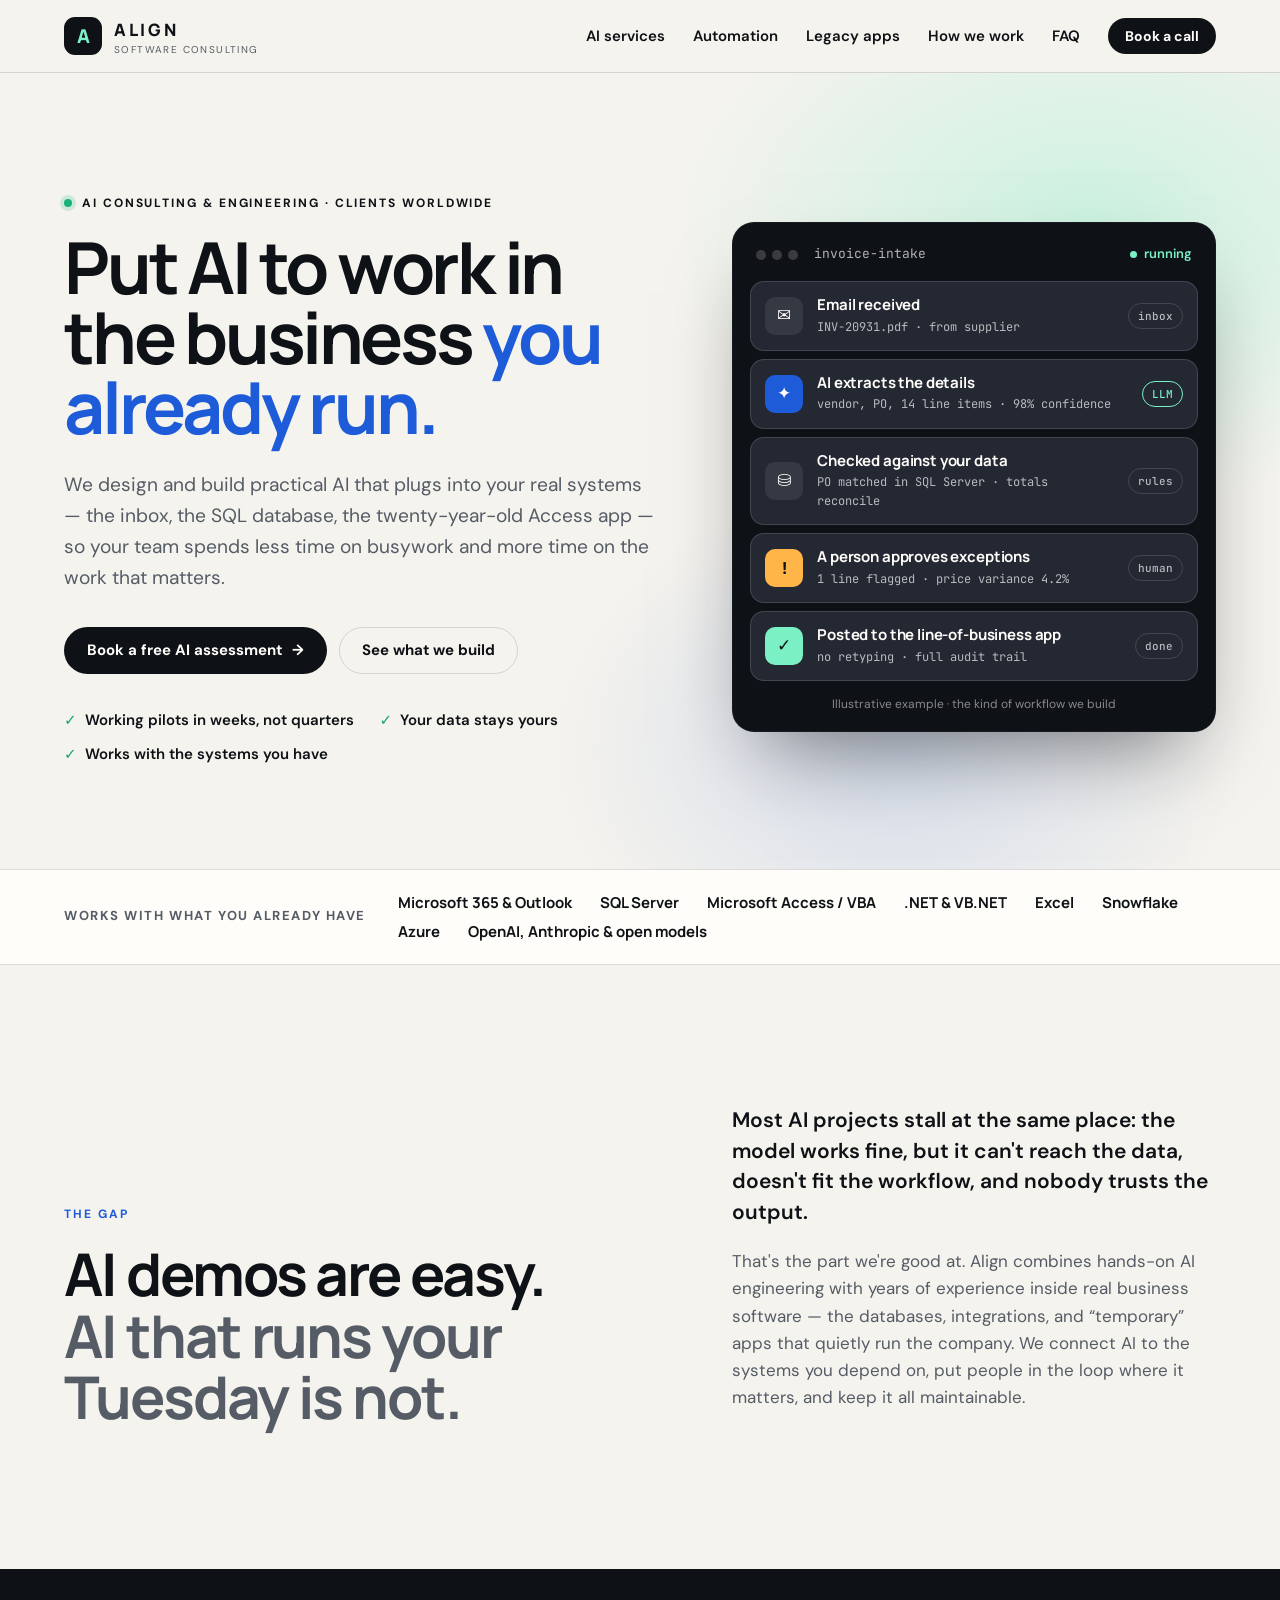
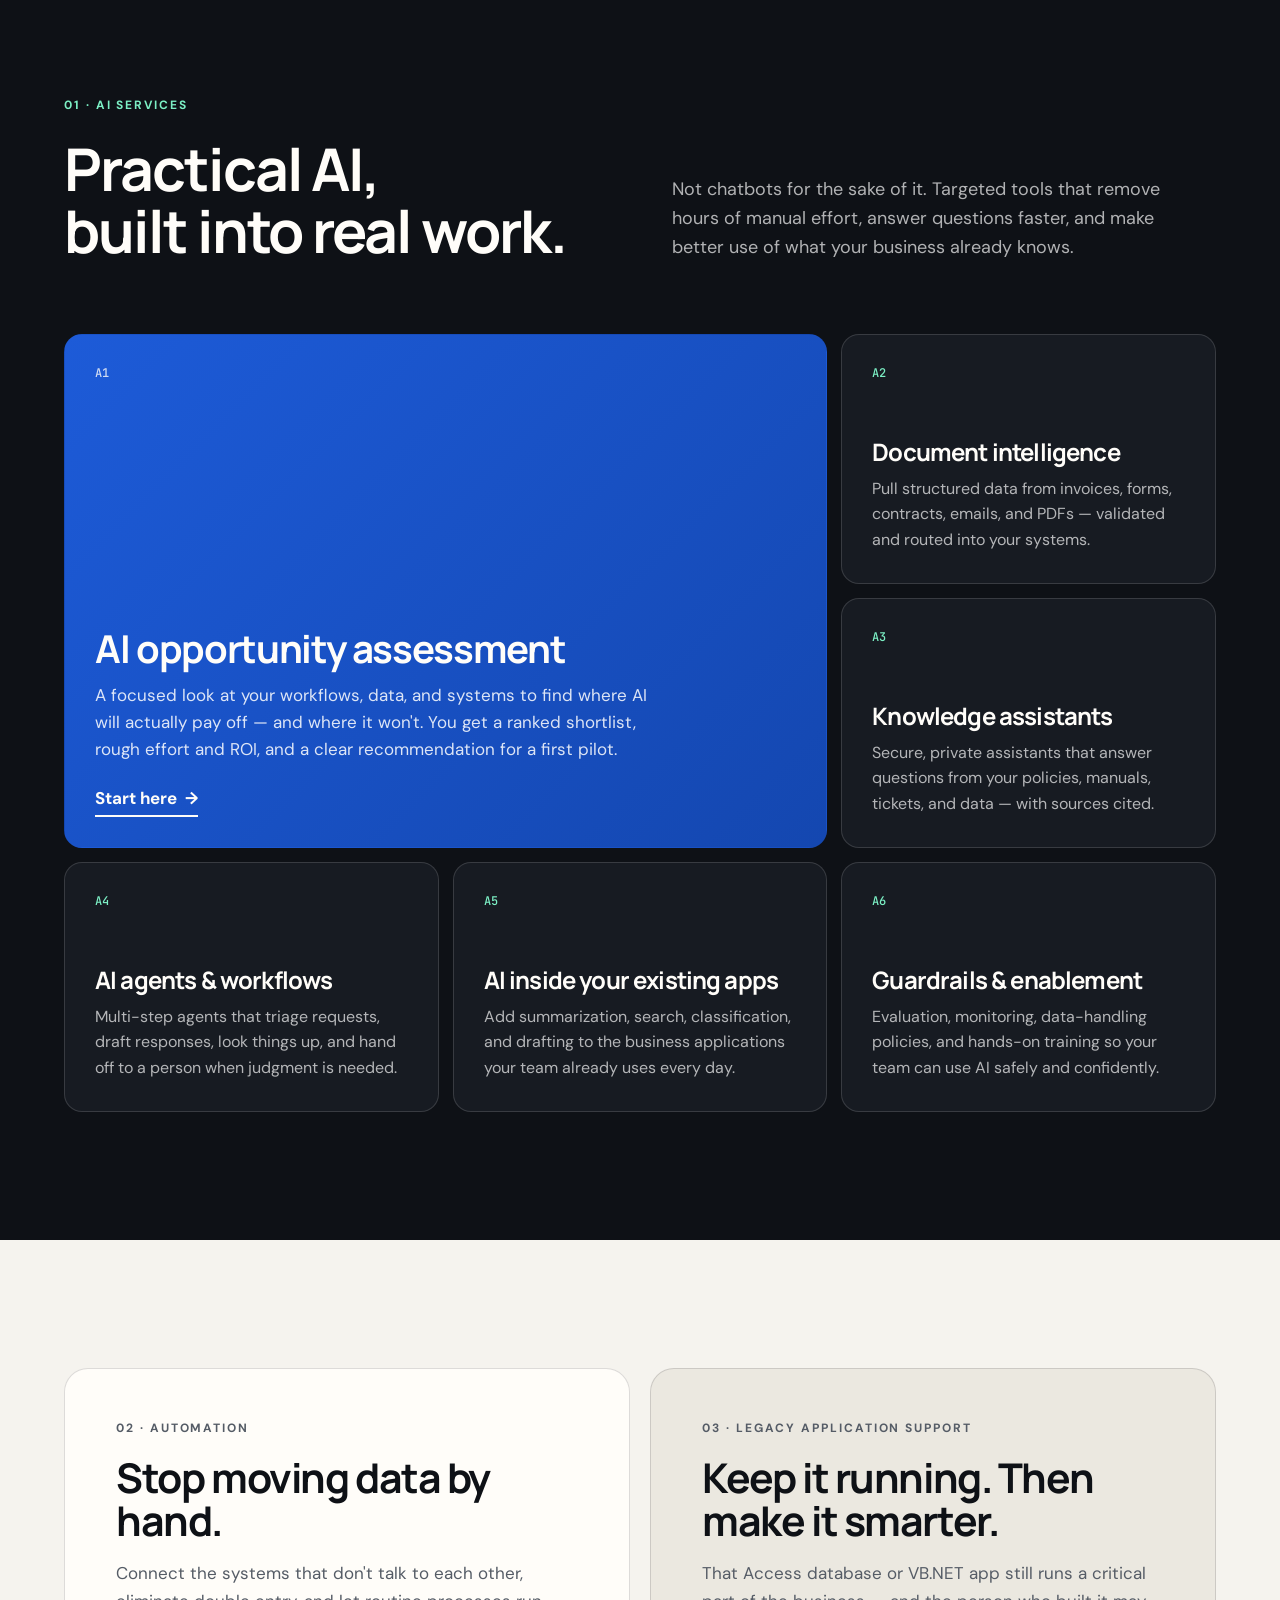
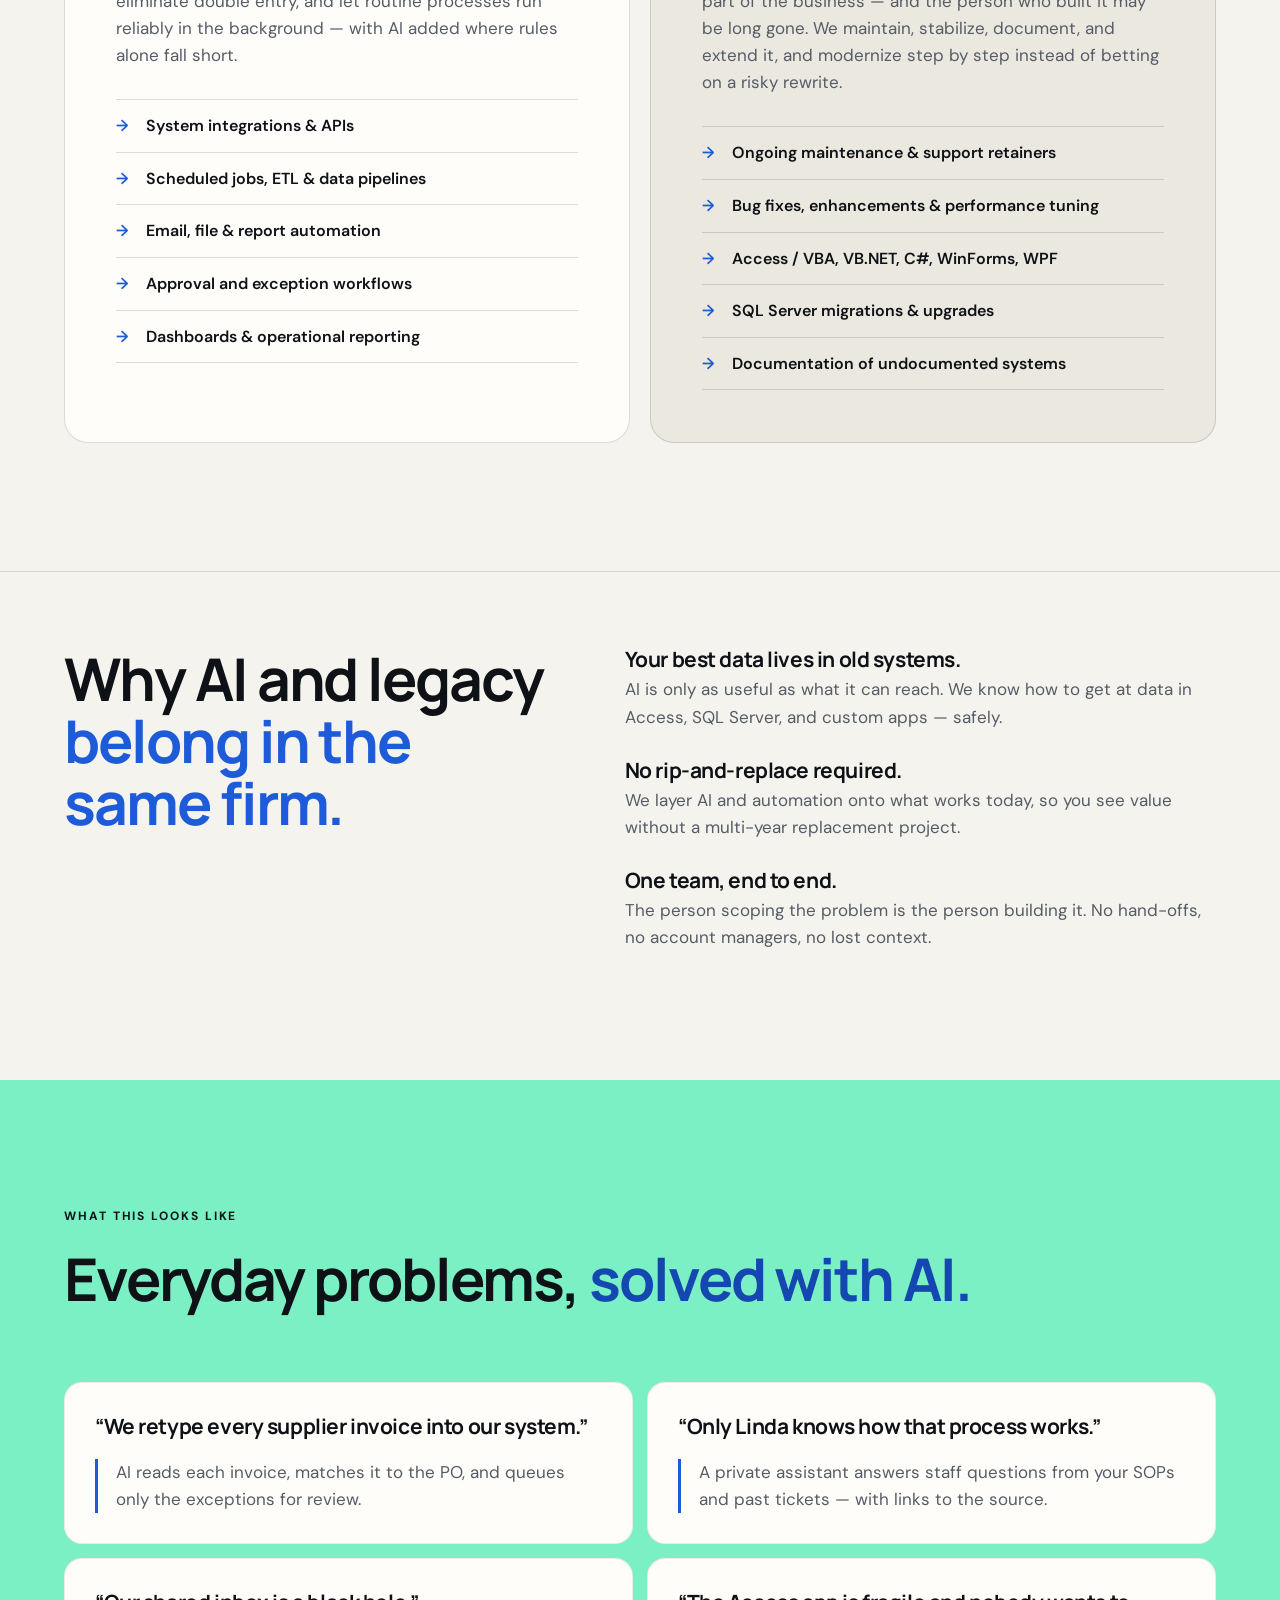
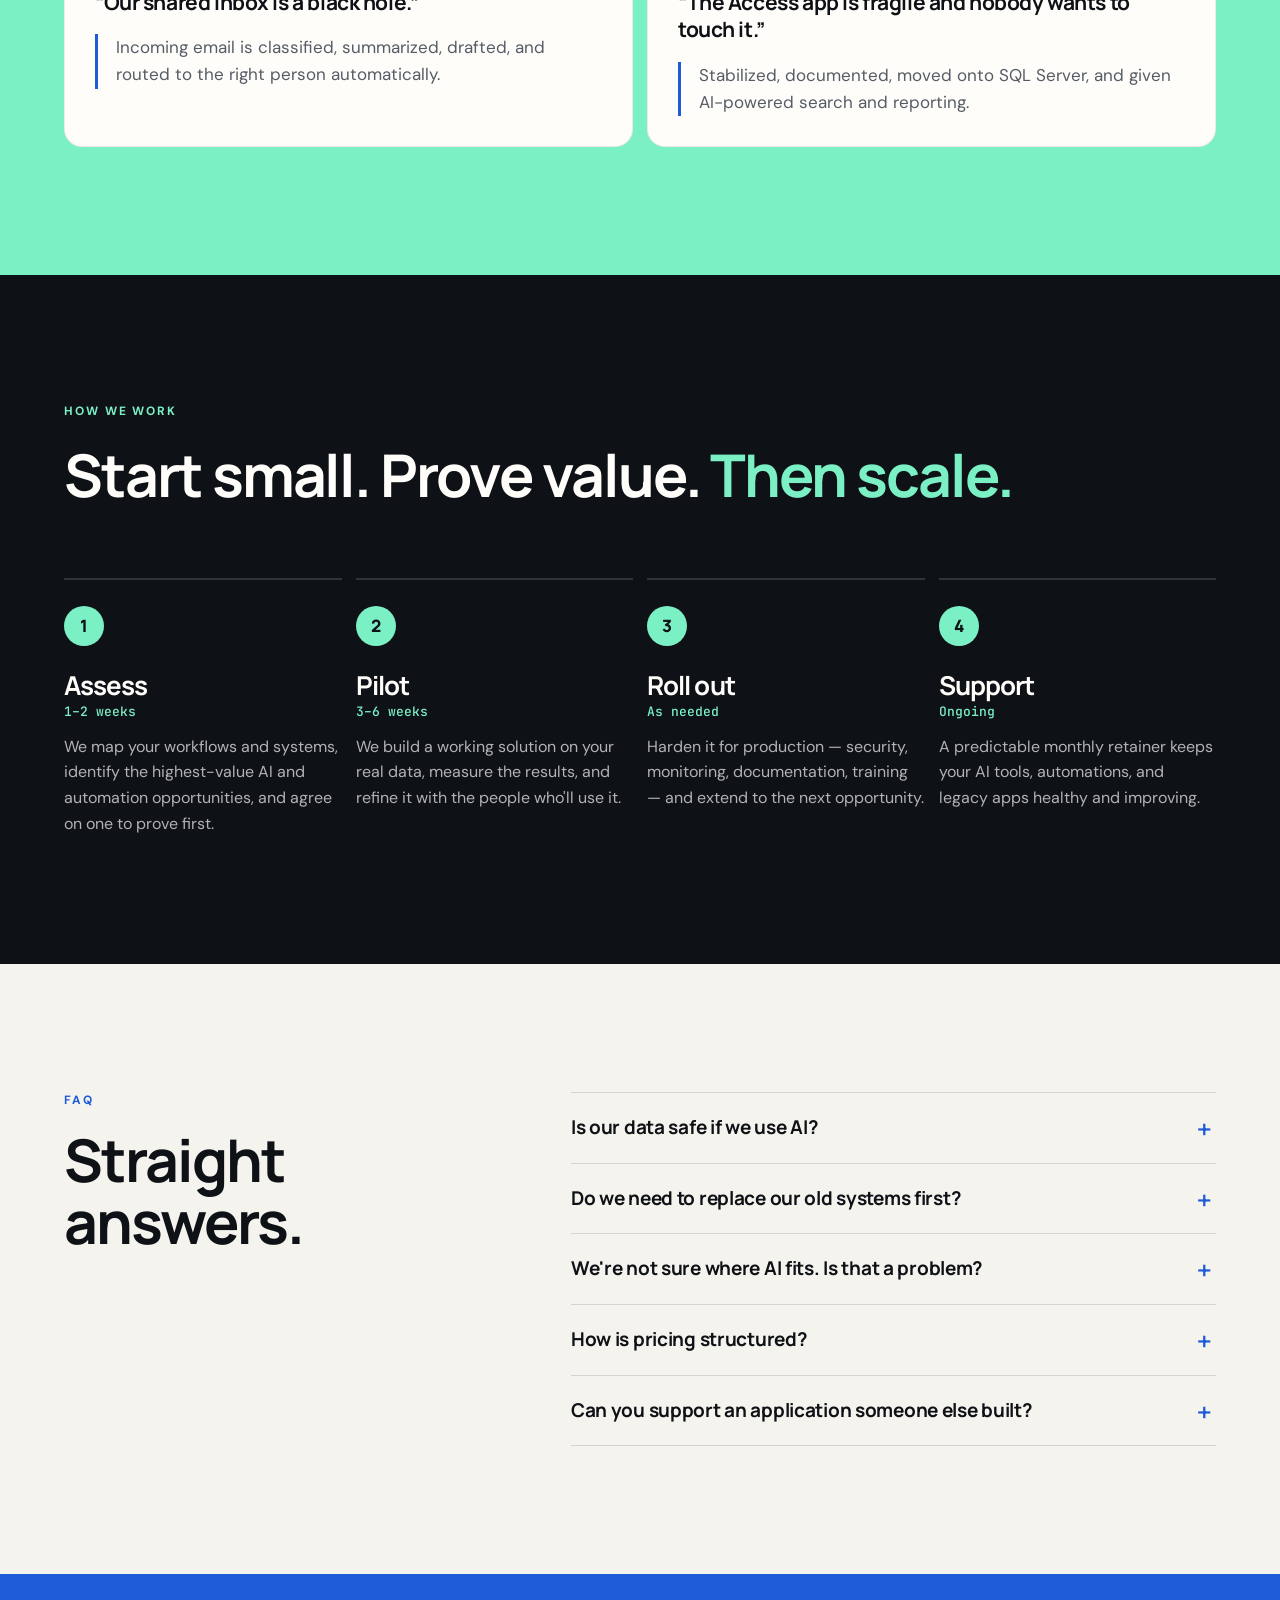
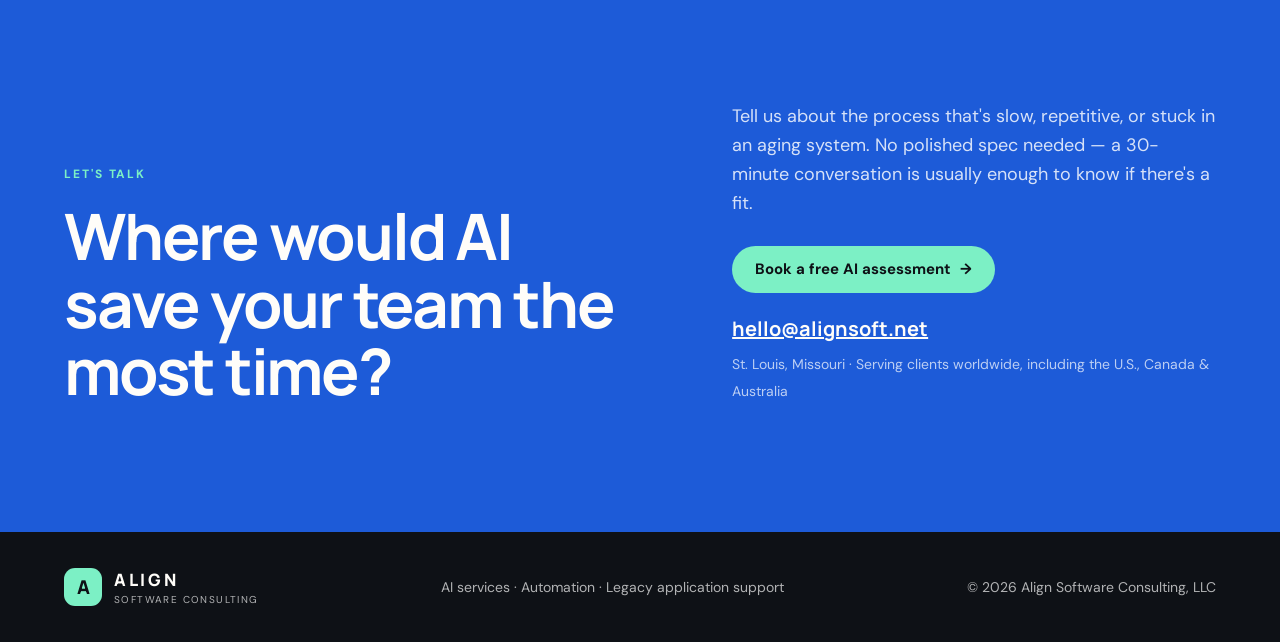
==== commit 5e4834a7: "Update service area to worldwide Co-Authored-By: Claude Opus 5.5 <noreply@anthropic.com> Claude-Sess" ====
--- a/index.html
+++ b/index.html
@@ -29,7 +29,7 @@
     "url": "https://www.alignsoft.net/",
     "email": "hello@alignsoft.net",
     "description": "AI services, business automation, and legacy business application maintenance.",
-    "areaServed": "United States",
+    "areaServed": "Worldwide",
     "address": { "@type": "PostalAddress", "addressLocality": "St. Louis", "addressRegion": "MO", "addressCountry": "US" },
     "knowsAbout": ["Artificial intelligence", "Large language models", "Retrieval-augmented generation", "AI agents", "Business process automation", "Legacy application modernization", "Microsoft Access", "VB.NET", "C#", ".NET", "SQL Server"]
   }
@@ -65,7 +65,7 @@
     <section class="hero" id="top">
       <div class="wrap hero-grid">
         <div class="hero-copy">
-          <p class="kicker"><span class="dot" aria-hidden="true"></span> AI consulting &amp; engineering · St. Louis</p>
+          <p class="kicker"><span class="dot" aria-hidden="true"></span> AI consulting &amp; engineering · Clients worldwide</p>
           <h1>Put AI to work in the business <em>you already run.</em></h1>
           <p class="lede">
             We design and build practical AI that plugs into your real systems — the inbox,
@@ -388,7 +388,7 @@
           </p>
           <a class="btn btn-light" href="mailto:hello@alignsoft.net?subject=AI%20assessment%20inquiry">Book a free AI assessment <span aria-hidden="true">→</span></a>
           <a class="contact-email" href="mailto:hello@alignsoft.net">hello@alignsoft.net</a>
-          <small>St. Louis, Missouri · Working with clients anywhere in the U.S.</small>
+          <small>St. Louis, Missouri · Serving clients worldwide, including the U.S., Canada &amp; Australia</small>
         </div>
       </div>
     </section>
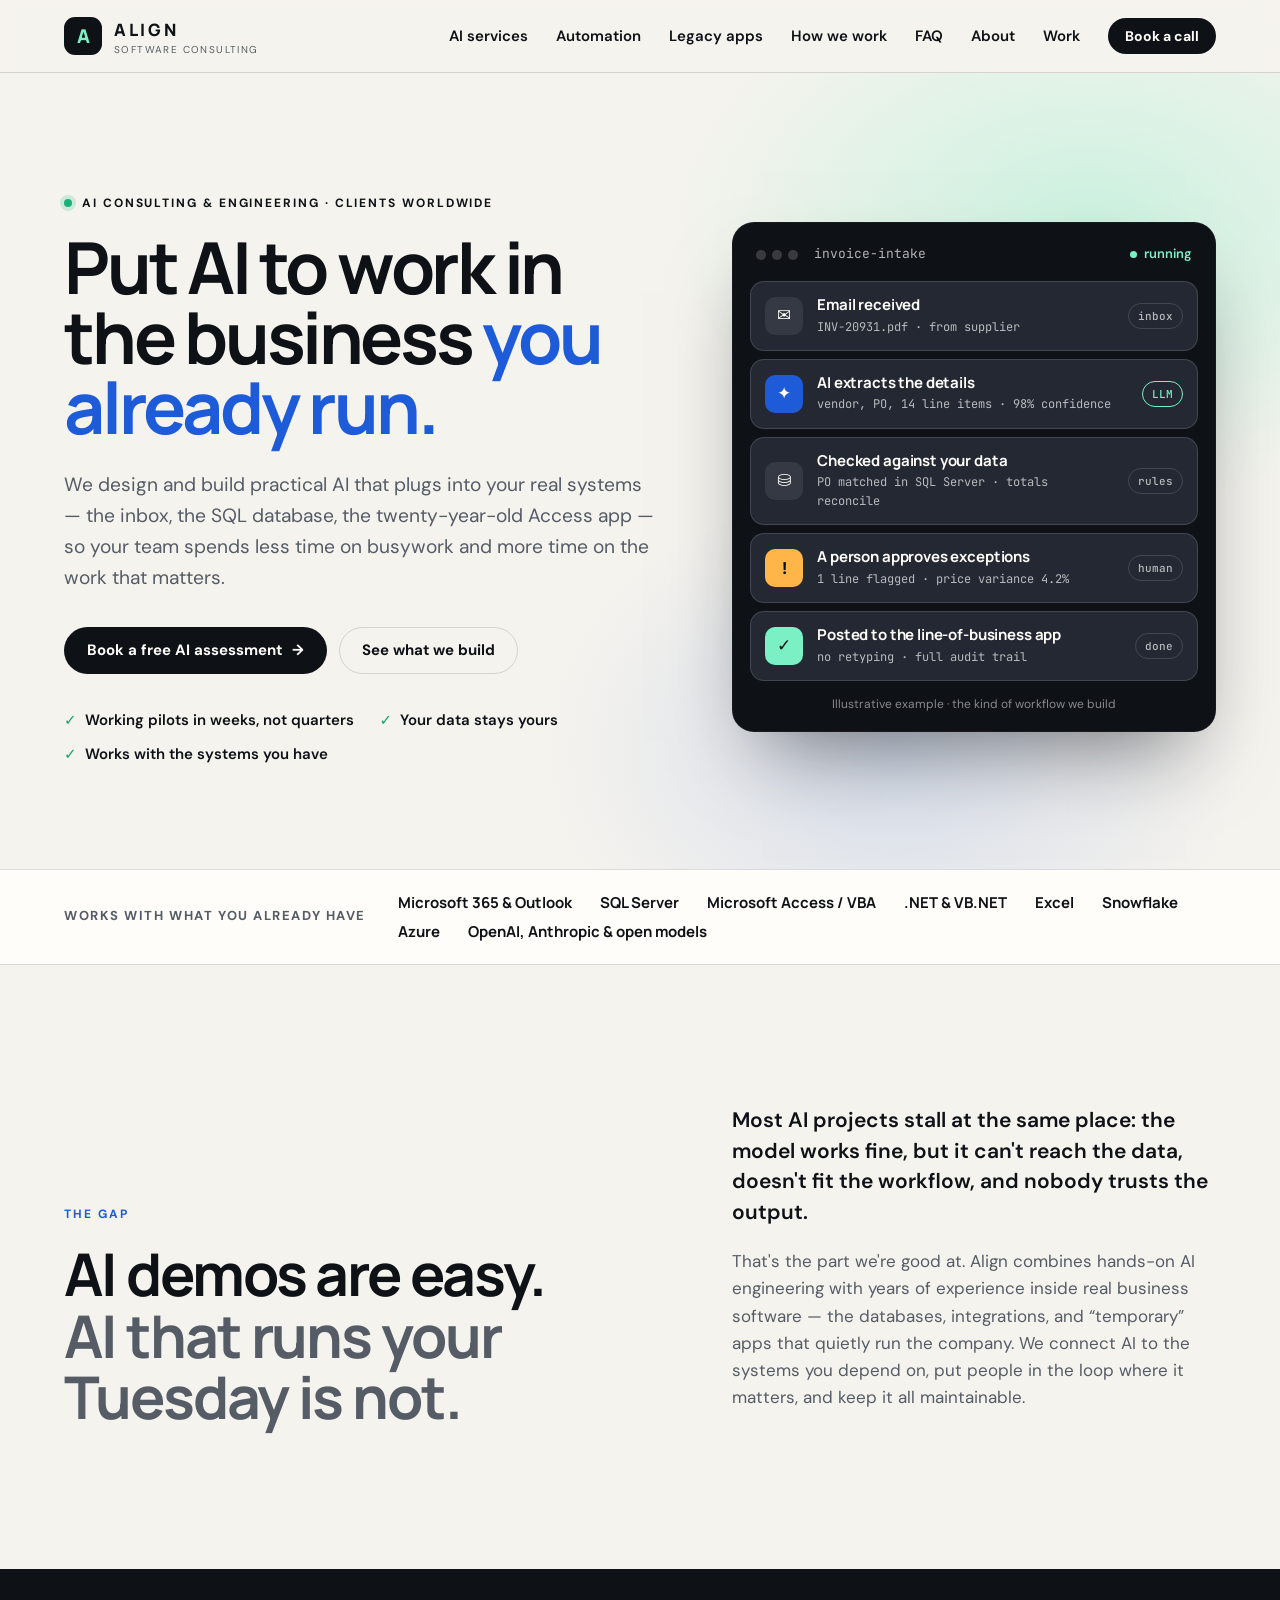
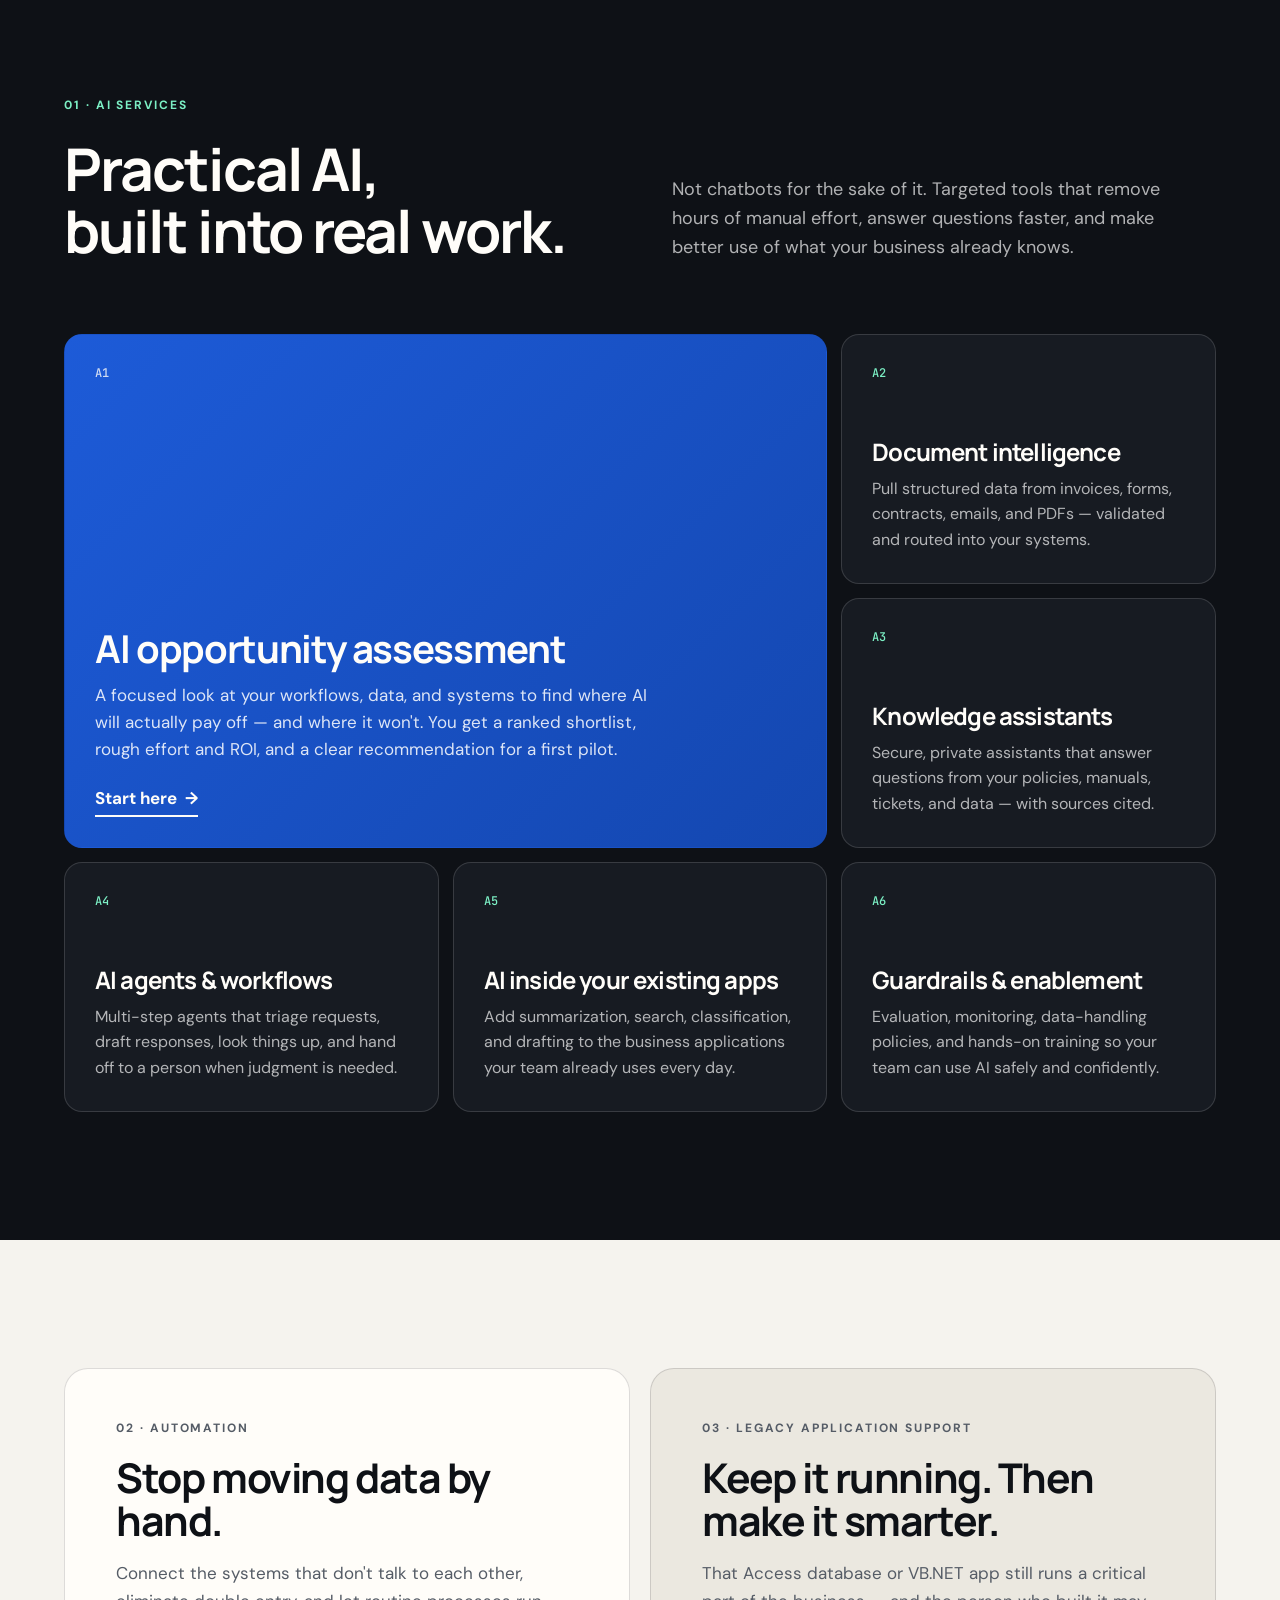
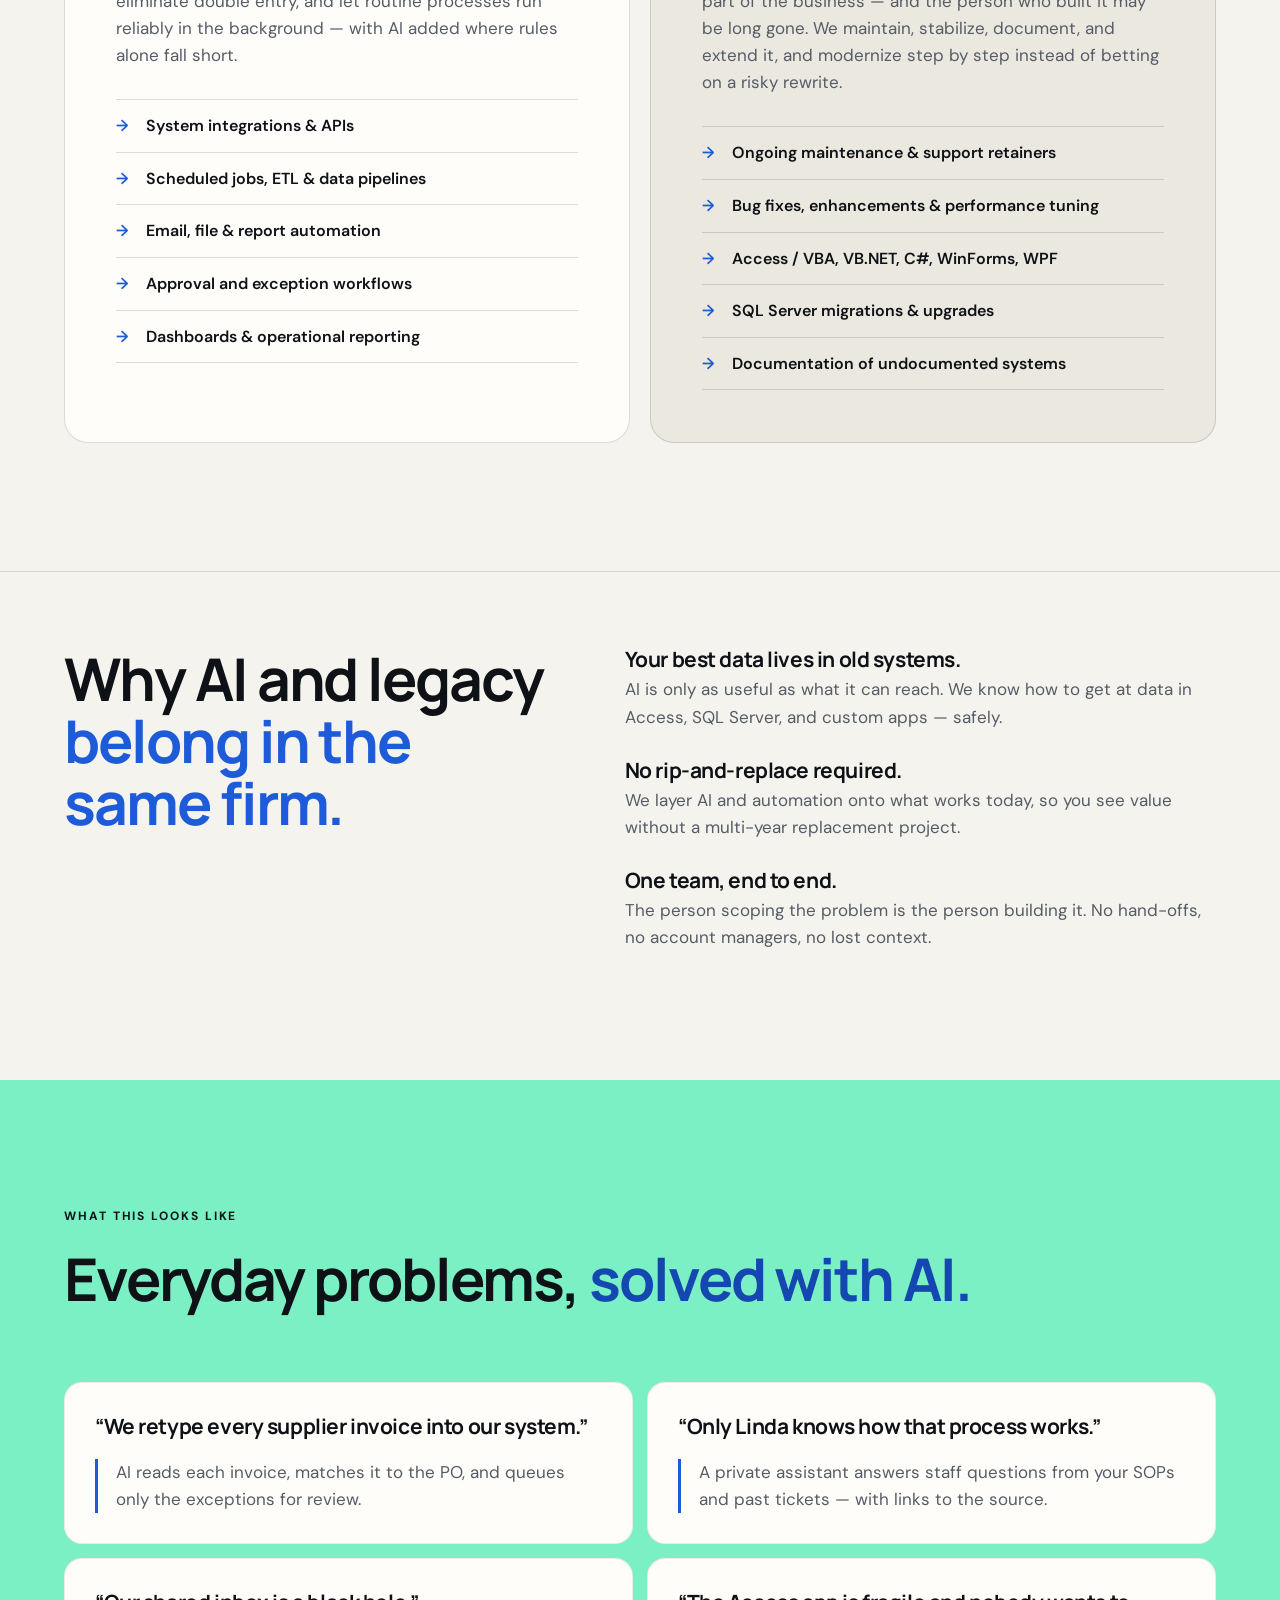
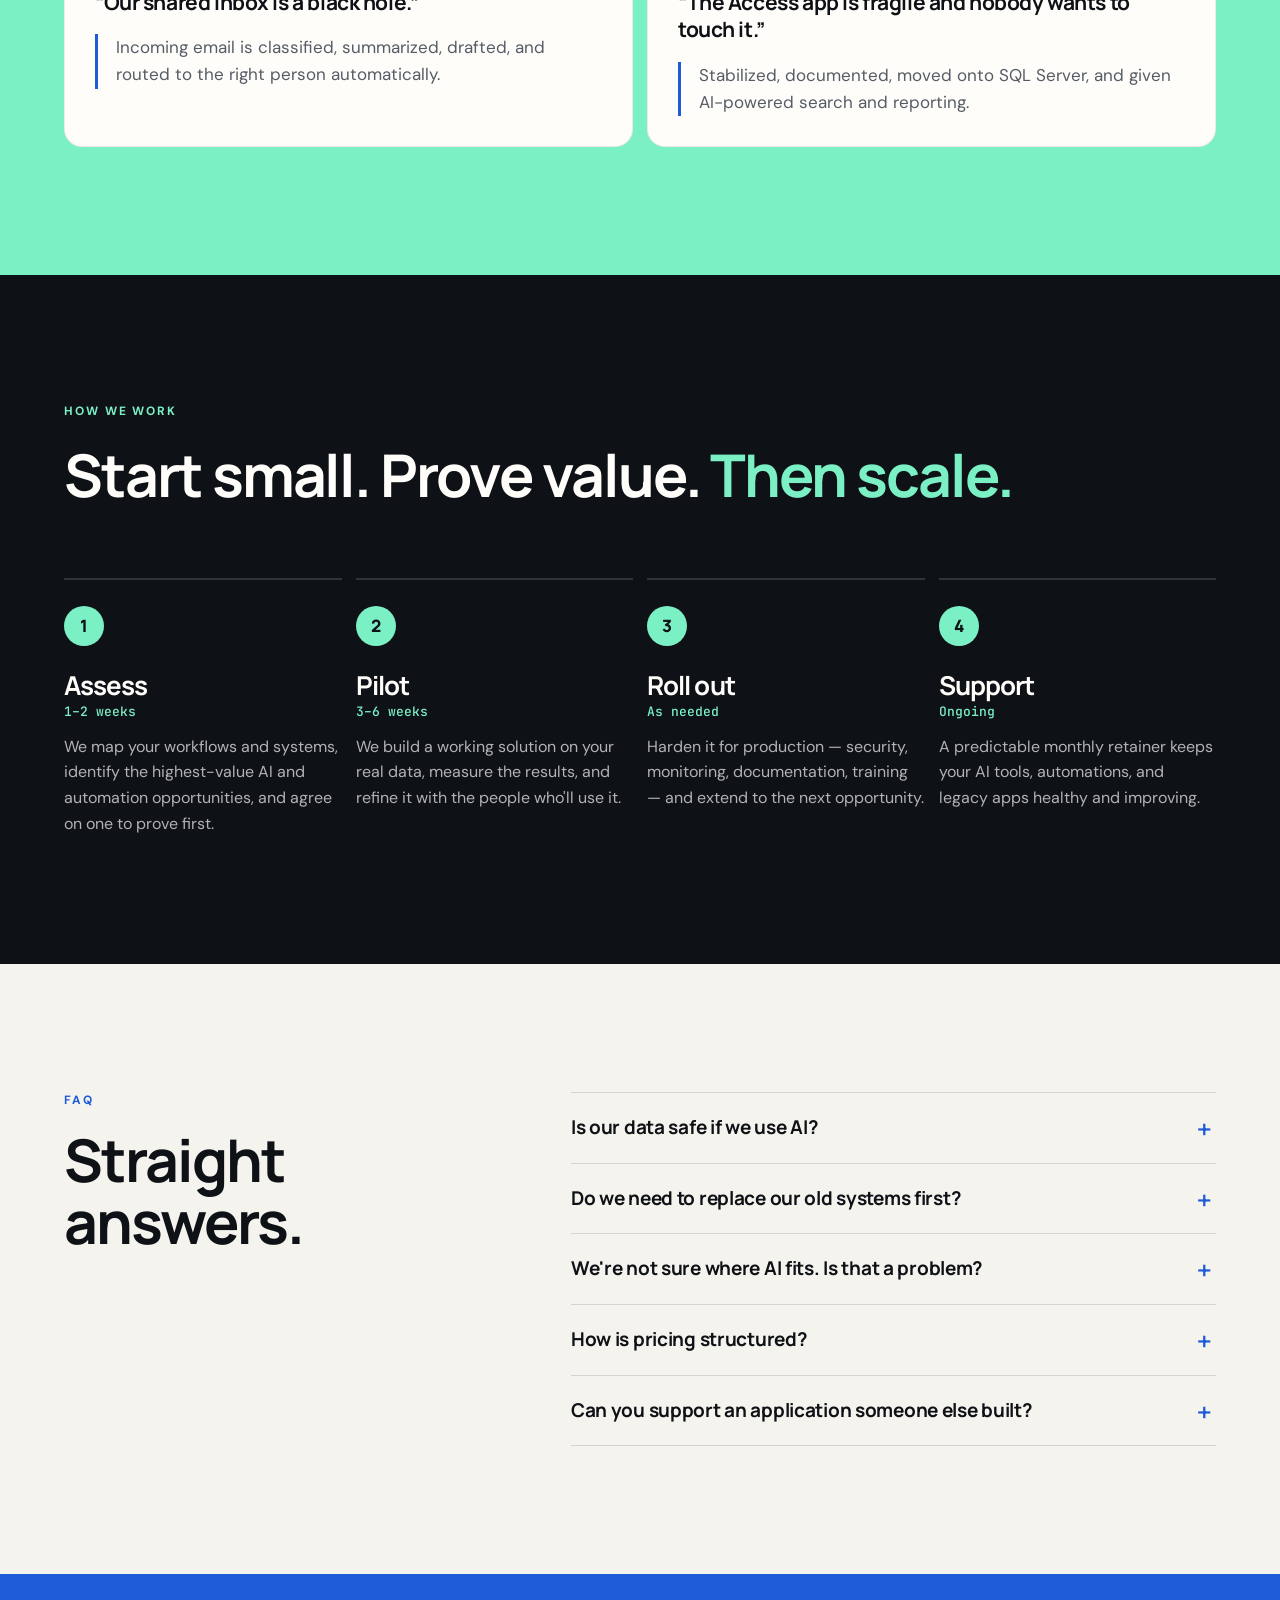
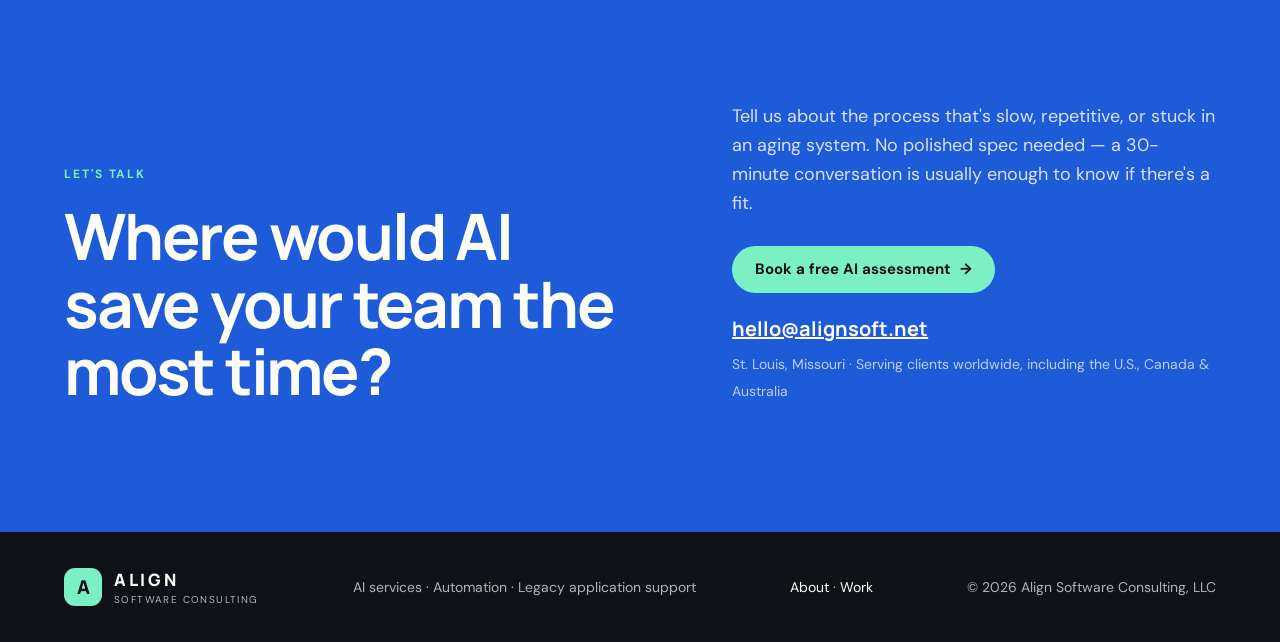
==== commit f65b317e: "Add About page, manufacturing case study, sitemap, and nav/footer links" ====
--- a/index.html
+++ b/index.html
@@ -19,7 +19,7 @@
   <link rel="preconnect" href="https://fonts.googleapis.com">
   <link rel="preconnect" href="https://fonts.gstatic.com" crossorigin>
   <link href="https://fonts.googleapis.com/css2?family=DM+Sans:opsz,wght@9..40,400;9..40,500;9..40,600;9..40,700&family=Manrope:wght@500;600;700;800&family=JetBrains+Mono:wght@400;500&display=swap" rel="stylesheet">
-  <link rel="stylesheet" href="styles.css" />
+  <link rel="stylesheet" href="styles.css?v=20260925" />
 
   <script type="application/ld+json">
   {
@@ -51,6 +51,8 @@
         <a href="#legacy">Legacy apps</a>
         <a href="#process">How we work</a>
         <a href="#faq">FAQ</a>
+        <a href="/about/">About</a>
+        <a href="/work/manufacturing-support-retainer/">Work</a>
         <a class="btn btn-small nav-cta" href="#contact">Book a call</a>
       </nav>
 
@@ -401,10 +403,11 @@
         <span class="logo-text"><b>ALIGN</b><small>Software Consulting</small></span>
       </a>
       <p>AI services · Automation · Legacy application support</p>
+      <p><a href="/about/">About</a> · <a href="/work/manufacturing-support-retainer/">Work</a></p>
       <span>© <span id="year">2026</span> Align Software Consulting, LLC</span>
     </div>
   </footer>
 
-  <script src="script.js"></script>
+  <script src="script.js?v=20260925"></script>
 </body>
 </html>
--- a/styles.css
+++ b/styles.css
@@ -295,3 +295,6 @@
   html { scroll-behavior: auto; }
   *, *::before, *::after { animation: none !important; transition: none !important; }
 }
+
+.site-footer a:not(.logo) { color: var(--white); text-decoration: none; }
+.site-footer a:not(.logo):hover { color: var(--signal); }
